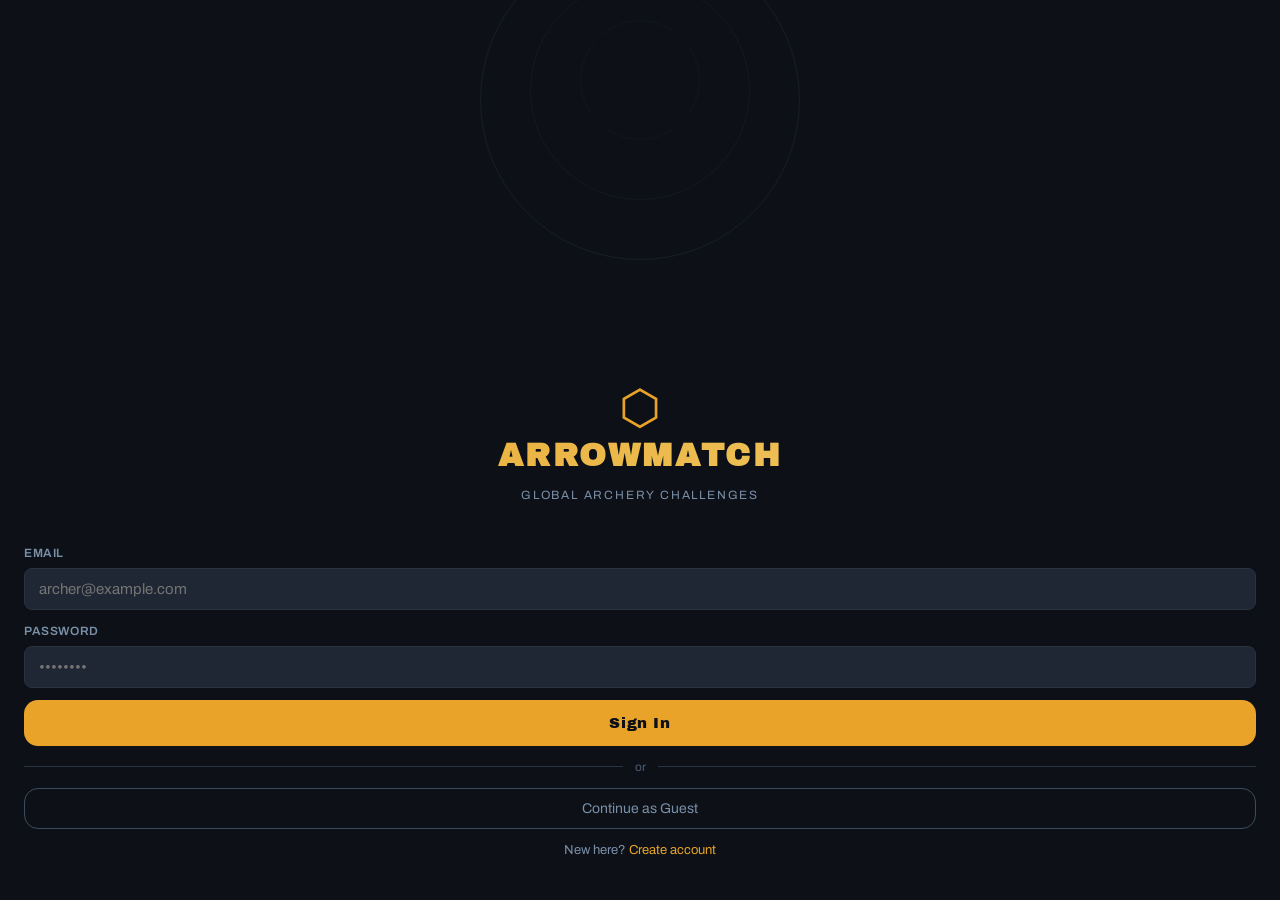
==== backend/static/index.html @ 41acaadd "initial" ====
<!DOCTYPE html>
<html lang="en">
<head>
  <meta charset="UTF-8" />
  <meta name="viewport" content="width=device-width, initial-scale=1.0, maximum-scale=1.0, user-scalable=no" />
  <title>ArrowMatch — Archery Challenge Platform</title>
  <link rel="preconnect" href="https://fonts.googleapis.com">
  <link rel="preconnect" href="https://fonts.gstatic.com" crossorigin>
  <link href="https://fonts.googleapis.com/css2?family=Archivo+Black&family=Archivo:wght@300;400;500;600&family=DM+Mono:wght@400;500&display=swap" rel="stylesheet">
  <style>
/* =============================================
   ARROWMATCH — Archery Challenge Platform
   Design: Dark forest with amber/gold accents
   Typefaces: Archivo Black + Archivo + DM Mono
   ============================================= */

:root {
  /* Core palette */
  --bg:        #0d1117;
  --bg-card:   #161c26;
  --bg-raised: #1e2733;
  --border:    #2a3341;
  --border-lit: #3a4d60;

  /* Accent — amber/gold */
  --accent:     #e8a328;
  --accent-dim: #b07e1e;
  --accent-glow: rgba(232, 163, 40, 0.18);

  /* Text */
  --text:       #e8ecf0;
  --text-muted: #7a8fa8;
  --text-dim:   #4a5a6e;

  /* Status */
  --green:  #3ecf8e;
  --red:    #f26060;
  --blue:   #4fa8e8;

  /* Score colors */
  --score-10: #e8a328;
  --score-9:  #e8c828;
  --score-8:  #3ecf8e;
  --score-low: #7a8fa8;

  /* Spacing */
  --r-sm: 8px;
  --r-md: 14px;
  --r-lg: 20px;
  --r-xl: 28px;

  /* Nav heights */
  --topnav-h: 52px;
  --botnav-h: 64px;
  --safe-bottom: env(safe-area-inset-bottom, 0px);
}

/* ==================== RESET ==================== */
*, *::before, *::after { box-sizing: border-box; margin: 0; padding: 0; }
html, body { height: 100%; overflow: hidden; background: var(--bg); color: var(--text); }
body { font-family: 'Archivo', sans-serif; font-size: 15px; line-height: 1.5; -webkit-font-smoothing: antialiased; }
input, select, textarea, button { font-family: inherit; font-size: inherit; }
a { color: var(--accent); text-decoration: none; }
button { cursor: pointer; border: none; background: none; }

/* ==================== APP SHELL ==================== */
#app { position: fixed; inset: 0; display: flex; flex-direction: column; overflow: hidden; }

/* ==================== TOP NAV ==================== */
#topnav {
  height: var(--topnav-h);
  background: var(--bg);
  border-bottom: 1px solid var(--border);
  display: flex; align-items: center; justify-content: space-between;
  padding: 0 16px;
  flex-shrink: 0;
  z-index: 10;
}
#topnav.hidden { display: none; }
.nav-left, .nav-right { display: flex; align-items: center; gap: 8px; min-width: 80px; }
.nav-right { justify-content: flex-end; }
.nav-center { flex: 1; text-align: center; }
#nav-title { font-family: 'Archivo Black', sans-serif; font-size: 13px; letter-spacing: 0.08em; text-transform: uppercase; color: var(--text-muted); }
.logo-sm { font-family: 'Archivo Black', sans-serif; font-size: 13px; letter-spacing: 0.1em; color: var(--accent); }
.nav-btn { width: 36px; height: 36px; border-radius: 50%; display: flex; align-items: center; justify-content: center; color: var(--text-muted); font-size: 18px; transition: background 0.15s, color 0.15s; }
.nav-btn:hover { background: var(--bg-raised); color: var(--text); }
.nav-btn.hidden { visibility: hidden; }

/* ==================== SCENES ==================== */
.scene {
  position: absolute; inset: 0;
  top: var(--topnav-h);
  bottom: var(--botnav-h);
  opacity: 0; pointer-events: none;
  transition: opacity 0.2s;
}
.scene.active { opacity: 1; pointer-events: all; }
#topnav.hidden ~ .scene,
.scene:first-child { top: 0; }
#bottomnav.hidden ~ .scene,
#scene-entry.active { bottom: 0; }

/* Scene scroll container */
.scene-scroll {
  height: 100%;
  overflow-y: auto;
  -webkit-overflow-scrolling: touch;
  padding: 20px 16px 20px;
  scroll-behavior: smooth;
  margin-top: 50px;
}
.scene-scroll::-webkit-scrollbar { display: none; }

/* Scene header */
.scene-header { margin-bottom: 20px; }
.scene-header h2 { font-family: 'Archivo Black', sans-serif; font-size: 26px; letter-spacing: -0.02em; line-height: 1.1; }
.scene-subtitle { color: var(--text-muted); font-size: 13px; margin-top: 4px; }

/* ==================== ENTRY SCENE ==================== */
#scene-entry {
  position: fixed; inset: 0;
  display: flex; flex-direction: column;
  background: var(--bg);
  overflow: hidden;
}
#scene-entry.active { display: flex; }

.entry-bg {
  position: absolute; inset: 0;
  display: flex; align-items: center; justify-content: center;
  overflow: hidden;
}
.entry-target {
  position: absolute;
  border-radius: 50%;
  border: 1px solid var(--border);
  animation: target-pulse 4s ease-in-out infinite;
}
.entry-target { width: 320px; height: 320px; top: -60px; left: 50%; transform: translateX(-50%); opacity: 0.4; }
.entry-target.t2 { width: 220px; height: 220px; top: -20px; left: 50%; transform: translateX(-50%); opacity: 0.25; animation-delay: 0.5s; }
.entry-target.t3 { width: 120px; height: 120px; top: 20px; left: 50%; transform: translateX(-50%); opacity: 0.15; animation-delay: 1s; }

@keyframes target-pulse {
  0%, 100% { transform: translateX(-50%) scale(1); opacity: inherit; }
  50% { transform: translateX(-50%) scale(1.04); }
}

.entry-content {
  position: relative;
  flex: 1;
  display: flex;
  flex-direction: column;
  justify-content: flex-end;
  padding: 0 24px 40px;
  overflow-y: auto;
  max-height: 100vh;
}

.entry-logo { text-align: center; padding: 60px 0 40px; }
.logo-hex { font-size: 48px; line-height: 1; color: var(--accent); animation: hex-spin 8s linear infinite; display: inline-block; }
@keyframes hex-spin { 0% { transform: rotate(0); } 100% { transform: rotate(360deg); } }
.logo-text { font-family: 'Archivo Black', sans-serif; font-size: 32px; letter-spacing: 0.08em; background: linear-gradient(135deg, var(--accent), #f0d070); -webkit-background-clip: text; -webkit-text-fill-color: transparent; }
.logo-tagline { color: var(--text-muted); font-size: 12px; letter-spacing: 0.15em; text-transform: uppercase; margin-top: 6px; }

.entry-form { display: flex; flex-direction: column; gap: 12px; }
.entry-hint { text-align: center; font-size: 13px; color: var(--text-muted); }
.entry-hint a { color: var(--accent); }

/* ==================== CARDS ==================== */
.card {
  background: var(--bg-card);
  border: 1px solid var(--border);
  border-radius: var(--r-lg);
  padding: 18px;
  margin-bottom: 12px;
}
.card-title { font-family: 'Archivo Black', sans-serif; font-size: 12px; letter-spacing: 0.1em; text-transform: uppercase; color: var(--text-muted); margin-bottom: 14px; }

/* ==================== FORMS ==================== */
.form-group { display: flex; flex-direction: column; gap: 6px; }
.form-group label { font-size: 12px; font-weight: 600; letter-spacing: 0.05em; text-transform: uppercase; color: var(--text-muted); }
.form-row { display: flex; gap: 12px; }
.form-group.half { flex: 1; }
.mt-sm { margin-top: 12px; }
.mt-lg { margin-top: 20px; }
.mt-xs { margin-top: 4px; }
.pb-safe { padding-bottom: calc(20px + var(--safe-bottom)); }

input[type="text"],
input[type="email"],
input[type="password"],
input[type="datetime-local"],
select,
textarea {
  background: var(--bg-raised);
  border: 1px solid var(--border);
  border-radius: var(--r-sm);
  color: var(--text);
  padding: 12px 14px;
  width: 100%;
  outline: none;
  transition: border-color 0.15s;
  -webkit-appearance: none;
  appearance: none;
}
input:focus, select:focus, textarea:focus { border-color: var(--accent); }
select { background-image: url("data:image/svg+xml,%3Csvg xmlns='http://www.w3.org/2000/svg' width='12' height='8' viewBox='0 0 12 8'%3E%3Cpath d='M1 1l5 5 5-5' stroke='%237a8fa8' stroke-width='2' fill='none'/%3E%3C/svg%3E"); background-repeat: no-repeat; background-position: right 12px center; padding-right: 36px; }
textarea { resize: none; }
.char-count { text-align: right; font-size: 11px; color: var(--text-dim); margin-top: 4px; }

.req { color: var(--accent); }
.opt { font-size: 11px; color: var(--text-dim); font-family: 'Archivo', sans-serif; font-weight: 400; text-transform: none; letter-spacing: 0; }

/* Radio group */
.radio-group { display: flex; gap: 8px; flex-wrap: wrap; }
.radio-opt { display: flex; align-items: center; gap: 6px; cursor: pointer; }
.radio-opt input[type="radio"] { accent-color: var(--accent); width: 16px; height: 16px; }
.radio-opt span { font-size: 14px; }

/* Chips */
.chip-group { display: flex; flex-wrap: wrap; gap: 8px; }
.chip {
  background: var(--bg-raised);
  border: 1px solid var(--border);
  color: var(--text-muted);
  padding: 7px 14px;
  border-radius: 999px;
  font-size: 13px;
  font-weight: 500;
  transition: all 0.15s;
  white-space: nowrap;
}
.chip:active { transform: scale(0.96); }
.chip.active {
  background: var(--accent-glow);
  border-color: var(--accent);
  color: var(--accent);
}

/* Toggle row */
.toggle-row { display: flex; background: var(--bg-raised); border-radius: 10px; padding: 3px; gap: 3px; }
.toggle-btn {
  flex: 1; padding: 9px; border-radius: 8px;
  font-size: 13px; font-weight: 600;
  color: var(--text-muted);
  transition: all 0.15s;
}
.toggle-btn.active { background: var(--bg-card); color: var(--text); box-shadow: 0 1px 4px rgba(0,0,0,0.4); }

/* ==================== BUTTONS ==================== */
.btn-primary {
  background: var(--accent);
  color: #0d1117;
  font-family: 'Archivo Black', sans-serif;
  font-size: 15px;
  letter-spacing: 0.04em;
  padding: 15px 28px;
  border-radius: var(--r-md);
  transition: all 0.15s;
  text-align: center;
}
.btn-primary:hover { background: #f0b83e; }
.btn-primary:active { transform: scale(0.98); }

.btn-secondary {
  background: var(--bg-raised);
  border: 1px solid var(--border);
  color: var(--text);
  font-weight: 600;
  font-size: 14px;
  padding: 12px 20px;
  border-radius: var(--r-md);
  transition: all 0.15s;
  text-align: center;
}
.btn-secondary:active { transform: scale(0.98); }

.btn-ghost {
  border: 1px solid var(--border-lit);
  color: var(--text-muted);
  font-size: 14px;
  padding: 12px 20px;
  border-radius: var(--r-md);
  transition: all 0.15s;
  text-align: center;
}
.btn-ghost:active { transform: scale(0.98); }
.btn-ghost:hover { border-color: var(--accent); color: var(--accent); }
.full { width: 100%; display: block; }

/* Divider */
.divider { display: flex; align-items: center; gap: 12px; color: var(--text-dim); font-size: 12px; }
.divider::before, .divider::after { content: ''; flex: 1; height: 1px; background: var(--border); }

/* ==================== BOTTOM NAV ==================== */
#bottomnav {
  height: calc(var(--botnav-h) + var(--safe-bottom));
  background: var(--bg-card);
  border-top: 1px solid var(--border);
  display: flex;
  flex-shrink: 0;
  z-index: 10;
}
#bottomnav.hidden { display: none; }
.tab-btn {
  flex: 1; display: flex; flex-direction: column; align-items: center; justify-content: center;
  gap: 3px; color: var(--text-dim); padding-bottom: var(--safe-bottom);
  transition: color 0.15s;
}
.tab-btn.active { color: var(--accent); }
.tab-icon { font-size: 20px; line-height: 1; }
.tab-label { font-size: 10px; font-weight: 600; letter-spacing: 0.05em; text-transform: uppercase; }

/* ==================== FIND / MATCHMAKING ==================== */
.find-card {
  position: relative; overflow: hidden;
  background: linear-gradient(135deg, #161c26, #1a2235);
  border-color: var(--border-lit);
}
.find-pulse {
  position: absolute; top: -40px; right: -40px;
  width: 120px; height: 120px; border-radius: 50%;
  background: radial-gradient(circle, rgba(232,163,40,0.15) 0%, transparent 70%);
  animation: pulse-grow 2s ease-in-out infinite;
}
@keyframes pulse-grow { 0%,100%{transform:scale(1);opacity:1;} 50%{transform:scale(1.4);opacity:0.5;} }
.find-content { position: relative; display: flex; align-items: center; justify-content: space-between; }
.find-label { font-family: 'Archivo Black', sans-serif; font-size: 11px; letter-spacing: 0.12em; color: var(--text-muted); text-transform: uppercase; }
.find-btn { padding: 12px 24px; font-size: 14px; }
.find-status { font-size: 13px; color: var(--text-muted); margin-top: 10px; text-align: center; }

/* Filter panel */
.filter-panel { margin-bottom: 12px; }
.filter-summary {
  display: flex; align-items: center; justify-content: space-between;
  padding: 12px 16px;
  background: var(--bg-card);
  border: 1px solid var(--border);
  border-radius: var(--r-md);
  cursor: pointer;
  font-weight: 600; font-size: 14px;
  list-style: none;
}
.filter-summary::-webkit-details-marker { display: none; }
.filter-badge { background: var(--accent-glow); color: var(--accent); border: 1px solid var(--accent); border-radius: 999px; font-size: 11px; padding: 2px 10px; font-weight: 600; }
.filter-content { background: var(--bg-card); border: 1px solid var(--border); border-top: none; border-radius: 0 0 var(--r-md) var(--r-md); padding: 16px; display: flex; flex-direction: column; gap: 14px; }
.filter-group { display: flex; flex-direction: column; gap: 8px; }
.filter-group label { font-size: 11px; font-weight: 600; letter-spacing: 0.08em; text-transform: uppercase; color: var(--text-dim); }

/* Challenge cards */
.challenge-card {
  background: var(--bg-card);
  border: 1px solid var(--border);
  border-radius: var(--r-lg);
  padding: 16px;
  margin-bottom: 10px;
  cursor: pointer;
  transition: border-color 0.15s, transform 0.1s;
  display: flex; flex-direction: column; gap: 10px;
}
.challenge-card:active { transform: scale(0.99); border-color: var(--border-lit); }
.ch-card-top { display: flex; align-items: flex-start; justify-content: space-between; }
.ch-card-name { font-family: 'Archivo Black', sans-serif; font-size: 16px; }
.ch-card-date { font-size: 11px; color: var(--text-dim); font-family: 'DM Mono', monospace; }
.ch-card-tags { display: flex; flex-wrap: wrap; gap: 6px; }
.ch-tag {
  background: var(--bg-raised);
  border: 1px solid var(--border);
  border-radius: 999px;
  font-size: 11px;
  padding: 3px 10px;
  color: var(--text-muted);
  font-family: 'DM Mono', monospace;
}
.ch-tag.dist { color: var(--accent); border-color: rgba(232,163,40,0.3); }
.ch-card-msg { font-size: 13px; color: var(--text-muted); font-style: italic; }
.ch-card-action { display: flex; justify-content: flex-end; }
.btn-join { background: var(--accent); color: #0d1117; font-family: 'Archivo Black', sans-serif; font-size: 13px; padding: 8px 20px; border-radius: 8px; }

/* ==================== MATCH TYPE GRID ==================== */
.match-type-grid { display: grid; grid-template-columns: 1fr 1fr; gap: 10px; }
.match-type-btn {
  display: flex; flex-direction: column; align-items: center; gap: 4px;
  background: var(--bg-raised);
  border: 2px solid var(--border);
  border-radius: var(--r-md);
  padding: 16px 10px;
  transition: all 0.15s;
}
.match-type-btn.active { border-color: var(--accent); background: var(--accent-glow); }
.mt-icon { font-size: 22px; }
.mt-label { font-family: 'Archivo Black', sans-serif; font-size: 13px; }
.mt-desc { font-size: 11px; color: var(--text-muted); }

/* Arrows stepper */
.arrows-stepper { display: flex; align-items: center; justify-content: center; gap: 24px; margin-top: 4px; }
.arrows-stepper button { width: 40px; height: 40px; background: var(--bg-raised); border: 1px solid var(--border); border-radius: 50%; font-size: 22px; color: var(--text); display: flex; align-items: center; justify-content: center; }
#arrows-count { font-family: 'Archivo Black', sans-serif; font-size: 28px; color: var(--accent); min-width: 48px; text-align: center; }

.rules-box { background: var(--bg-raised); border-radius: var(--r-sm); padding: 12px 14px; font-size: 13px; color: var(--text-muted); line-height: 1.8; }

.scoring-opts { }

/* My Challenges */
.my-ch-card {
  background: var(--bg-card); border: 1px solid var(--border); border-radius: var(--r-lg);
  padding: 16px; margin-bottom: 10px;
}
.my-ch-header { display: flex; justify-content: space-between; align-items: flex-start; margin-bottom: 10px; }
.my-ch-title { font-family: 'Archivo Black', sans-serif; font-size: 15px; }
.my-ch-type { font-size: 11px; color: var(--text-muted); background: var(--bg-raised); padding: 3px 8px; border-radius: 999px; font-family: 'DM Mono', monospace; }
.my-ch-actions { display: flex; gap: 8px; justify-content: flex-end; }
.btn-sm { padding: 8px 14px; font-size: 12px; border-radius: 8px; font-weight: 600; }
.btn-danger { background: rgba(242, 96, 96, 0.15); border: 1px solid rgba(242,96,96,0.3); color: var(--red); }
.btn-copy { background: var(--bg-raised); border: 1px solid var(--border); color: var(--text-muted); }

/* ==================== SCORE INPUT (CHALLENGE SCENE) ==================== */
#scene-challenge .scene-scroll { padding: 0; }

.match-header {
  display: flex; align-items: center; justify-content: space-between;
  padding: 16px; background: var(--bg-card); border-bottom: 1px solid var(--border);
}
.match-player { display: flex; flex-direction: column; align-items: center; gap: 6px; flex: 1; }
.player-avatar { width: 44px; height: 44px; background: var(--bg-raised); border: 2px solid var(--border); border-radius: 50%; display: flex; align-items: center; justify-content: center; font-size: 20px; }
.match-player.me .player-avatar { border-color: var(--accent); }
.player-name { font-size: 12px; font-weight: 600; text-align: center; max-width: 80px; overflow: hidden; text-overflow: ellipsis; white-space: nowrap; }
.match-vs { display: flex; flex-direction: column; align-items: center; gap: 4px; }
.match-vs span { font-family: 'Archivo Black', sans-serif; font-size: 18px; color: var(--text-dim); }
.match-dist { font-size: 12px; font-family: 'DM Mono', monospace; color: var(--accent); background: var(--accent-glow); padding: 3px 8px; border-radius: 999px; }

.score-board { padding: 16px; flex: 1; overflow-y: auto; }

/* Total score */
.total-sum-display { display: flex; align-items: baseline; justify-content: center; gap: 10px; margin-bottom: 20px; padding: 16px; background: var(--bg-card); border-radius: var(--r-md); border: 1px solid var(--border); }
.sum-label { font-size: 11px; text-transform: uppercase; letter-spacing: 0.1em; color: var(--text-muted); }
.sum-value { font-family: 'Archivo Black', sans-serif; font-size: 48px; color: var(--accent); line-height: 1; }

.arrow-rows { display: flex; flex-direction: column; gap: 10px; }
.arrow-row { display: flex; align-items: center; gap: 8px; }
.arrow-row-num { font-size: 11px; color: var(--text-dim); width: 20px; text-align: right; font-family: 'DM Mono', monospace; }
.arrow-inputs { display: flex; gap: 8px; flex: 1; }
.arrow-cell {
  flex: 1; height: 48px;
  background: var(--bg-raised);
  border: 2px solid var(--border);
  border-radius: var(--r-sm);
  display: flex; align-items: center; justify-content: center;
  font-family: 'Archivo Black', sans-serif; font-size: 18px;
  color: var(--text);
  transition: border-color 0.15s;
  cursor: pointer;
}
.arrow-cell.active { border-color: var(--accent); background: var(--accent-glow); }
.arrow-cell.filled-10 { color: var(--score-10); border-color: rgba(232,163,40,0.4); }
.arrow-cell.filled-9 { color: var(--score-9); border-color: rgba(232,200,40,0.3); }
.arrow-cell.filled-8 { color: var(--score-8); border-color: rgba(62,207,142,0.3); }
.arrow-cell.filled { color: var(--text); }
.row-sum { font-family: 'DM Mono', monospace; font-size: 14px; font-weight: 500; color: var(--accent); width: 28px; text-align: right; }

/* Set system */
.set-scoreboard { display: flex; align-items: center; justify-content: center; gap: 20px; padding: 16px; background: var(--bg-card); border-radius: var(--r-md); border: 1px solid var(--border); margin-bottom: 12px; }
.set-col { display: flex; flex-direction: column; align-items: center; gap: 4px; }
.set-player-name { font-size: 12px; color: var(--text-muted); text-transform: uppercase; letter-spacing: 0.08em; }
.set-score { font-family: 'Archivo Black', sans-serif; font-size: 40px; line-height: 1; color: var(--accent); }
.set-divider { font-family: 'Archivo Black', sans-serif; font-size: 32px; color: var(--text-dim); }
.set-progress { text-align: center; font-size: 12px; color: var(--text-muted); margin-bottom: 12px; font-family: 'DM Mono', monospace; }
.set-arrow-row { display: flex; gap: 10px; margin-bottom: 12px; }
.set-arrow-row .arrow-cell { height: 56px; font-size: 20px; }

/* Numpad */
.numpad {
  padding: 12px 16px;
  border-top: 1px solid var(--border);
  background: var(--bg-card);
  position: sticky; bottom: 0;
}
.numpad-row { display: flex; gap: 8px; margin-bottom: 8px; }
.numpad-row:last-child { margin-bottom: 0; }
.num-btn {
  flex: 1; height: 52px;
  background: var(--bg-raised);
  border: 1px solid var(--border);
  border-radius: var(--r-sm);
  font-family: 'Archivo Black', sans-serif;
  font-size: 18px; color: var(--text);
  transition: all 0.1s;
  display: flex; align-items: center; justify-content: center;
}
.num-btn:active { background: var(--accent); color: #0d1117; transform: scale(0.96); }
.del-btn { background: rgba(242,96,96,0.12); border-color: rgba(242,96,96,0.2); color: var(--red); font-size: 14px; }
.del-btn:active { background: var(--red); color: white; }

/* Match complete overlay */
.match-complete {
  position: absolute; inset: 0;
  background: rgba(13, 17, 23, 0.92);
  display: flex; align-items: center; justify-content: center;
  padding: 20px;
  z-index: 20;
  backdrop-filter: blur(8px);
}
.match-complete.hidden { display: none; }
.complete-card {
  background: var(--bg-card);
  border: 1px solid var(--border-lit);
  border-radius: var(--r-xl);
  padding: 32px 24px;
  text-align: center;
  width: 100%;
  max-width: 360px;
  animation: slide-up 0.3s ease-out;
}
@keyframes slide-up { from { transform: translateY(30px); opacity: 0; } to { transform: translateY(0); opacity: 1; } }
.complete-icon { font-size: 56px; margin-bottom: 12px; }
.complete-title { font-family: 'Archivo Black', sans-serif; font-size: 24px; margin-bottom: 12px; }
.complete-result { font-size: 14px; color: var(--text-muted); margin-bottom: 24px; line-height: 1.6; }
.complete-actions { display: flex; gap: 10px; justify-content: center; }
.complete-actions .btn-primary { flex: 1; }
.complete-actions .btn-secondary { flex: 1; }

/* ==================== HISTORY ==================== */
.stats-row { display: flex; gap: 10px; margin-bottom: 12px; }
.stat-box { flex: 1; background: var(--bg-card); border: 1px solid var(--border); border-radius: var(--r-md); padding: 14px 10px; text-align: center; }
.stat-val { display: block; font-family: 'Archivo Black', sans-serif; font-size: 24px; color: var(--accent); }
.stat-lbl { font-size: 10px; text-transform: uppercase; letter-spacing: 0.08em; color: var(--text-dim); }

.achievements-grid { display: flex; flex-wrap: wrap; gap: 10px; }
.achievement-badge {
  display: flex; flex-direction: column; align-items: center; gap: 4px;
  background: var(--bg-raised); border: 1px solid var(--border); border-radius: var(--r-sm);
  padding: 10px 14px; min-width: 72px;
}
.achievement-badge.earned { border-color: var(--accent); background: var(--accent-glow); }
.badge-icon { font-size: 22px; }
.badge-label { font-size: 10px; text-align: center; color: var(--text-muted); line-height: 1.3; }
.achievement-badge.earned .badge-label { color: var(--accent); }

.history-item {
  background: var(--bg-card); border: 1px solid var(--border); border-radius: var(--r-lg);
  padding: 14px 16px; margin-bottom: 8px;
  display: flex; align-items: center; gap: 14px;
}
.hi-result { width: 40px; height: 40px; border-radius: 50%; display: flex; align-items: center; justify-content: center; font-size: 18px; flex-shrink: 0; }
.hi-result.win { background: rgba(62,207,142,0.15); }
.hi-result.loss { background: rgba(242,96,96,0.15); }
.hi-result.draw { background: rgba(122,143,168,0.15); }
.hi-info { flex: 1; }
.hi-opp { font-weight: 600; font-size: 14px; }
.hi-meta { font-size: 12px; color: var(--text-muted); }
.hi-score { font-family: 'Archivo Black', sans-serif; font-size: 18px; text-align: right; }
.hi-score.win { color: var(--green); }
.hi-score.loss { color: var(--red); }

/* ==================== UTILITY ==================== */
.hidden { display: none !important; }
.text-sm { font-size: 13px; }
.text-xs { font-size: 11px; }
.muted { color: var(--text-muted); }
.mono { font-family: 'DM Mono', monospace; }

.user-id-display { text-align: center; padding: 8px 0; }

/* ==================== TOAST ==================== */
#toast-container { position: fixed; bottom: calc(var(--botnav-h) + 16px + var(--safe-bottom)); left: 50%; transform: translateX(-50%); z-index: 100; pointer-events: none; display: flex; flex-direction: column-reverse; align-items: center; gap: 8px; width: 90%; max-width: 380px; }
.toast {
  background: var(--bg-raised); border: 1px solid var(--border-lit);
  border-radius: var(--r-md); padding: 12px 16px;
  font-size: 13px; font-weight: 500;
  box-shadow: 0 4px 20px rgba(0,0,0,0.5);
  animation: toast-in 0.25s ease-out;
  pointer-events: all;
  width: 100%; text-align: center;
}
.toast.success { border-color: rgba(62,207,142,0.5); color: var(--green); }
.toast.error { border-color: rgba(242,96,96,0.5); color: var(--red); }
.toast.info { border-color: rgba(232,163,40,0.4); color: var(--accent); }
@keyframes toast-in { from{transform:translateY(12px);opacity:0;} to{transform:translateY(0);opacity:1;} }

/* Loading spinner */
.spinner { display: inline-block; width: 16px; height: 16px; border: 2px solid var(--border); border-top-color: var(--accent); border-radius: 50%; animation: spin 0.7s linear infinite; }
@keyframes spin { to { transform: rotate(360deg); } }

/* Empty state */
.empty-state { text-align: center; padding: 40px 20px; color: var(--text-muted); }
.empty-icon { font-size: 40px; margin-bottom: 12px; opacity: 0.4; }
.empty-text { font-size: 14px; }

/* ==================== LIVE OPPONENT DISPLAY ==================== */
.opp-live-indicator {
  background: var(--bg-raised);
  border: 1px solid var(--border-lit);
  border-radius: var(--r-sm);
  padding: 10px 14px;
  font-size: 13px;
  color: var(--text-muted);
  margin-top: 10px;
  text-align: center;
}
.opp-live-indicator.active { color: var(--accent); border-color: rgba(232,163,40,0.4); }

.opp-set-row {
  display: flex;
  align-items: center;
  gap: 10px;
  margin-top: 6px;
  padding: 8px 12px;
  background: var(--bg-raised);
  border-radius: var(--r-sm);
  border: 1px solid var(--border);
}
.opp-row-label { font-size: 11px; color: var(--text-dim); text-transform: uppercase; letter-spacing: 0.06em; width: 28px; flex-shrink: 0; }
.opp-set-row .arrow-cell { height: 40px; font-size: 15px; background: var(--bg-card); }

/* Resume tab pulse when match is active */
#resume-tab:not(.hidden) .tab-icon {
  display: inline-block;
  animation: resume-pulse 1.5s ease-in-out infinite;
}
@keyframes resume-pulse {
  0%, 100% { transform: scale(1); }
  50%       { transform: scale(1.25); }
}

/* ==================== MATCH STATUS BAR ==================== */
.match-status-bar {
  background: rgba(232,163,40,0.12);
  border: 1px solid rgba(232,163,40,0.3);
  border-radius: var(--r-sm);
  padding: 10px 14px;
  text-align: center;
  font-size: 13px;
  color: var(--accent);
  margin-bottom: 12px;
  animation: pulse-border 1.5s ease-in-out infinite;
}
@keyframes pulse-border {
  0%, 100% { border-color: rgba(232,163,40,0.3); }
  50%       { border-color: rgba(232,163,40,0.7); }
}

</style>
</head>
<body>
  <div id="app">
    <!-- Toast notifications -->
    <div id="toast-container"></div>

    <!-- Top navigation bar -->
    <nav id="topnav" class="hidden">
      <div class="nav-left">
        <button id="back-btn" class="nav-btn hidden" onclick="goBack()">←</button>
        <span id="nav-logo" class="logo-sm">⬡ ARROWMATCH</span>
      </div>
      <div class="nav-center">
        <span id="nav-title"></span>
      </div>
      <div class="nav-right">
        <button class="nav-btn" onclick="showScene('settings')">⚙</button>
      </div>
    </nav>

    <!-- Bottom tab bar -->
    <nav id="bottomnav" class="hidden">
      <button class="tab-btn active" data-scene="list-challenge" onclick="showScene('list-challenge')">
        <span class="tab-icon">◎</span>
        <span class="tab-label">Challenges</span>
      </button>
      <button class="tab-btn" data-scene="new-challenge" onclick="showScene('new-challenge')">
        <span class="tab-icon">+</span>
        <span class="tab-label">New</span>
      </button>
      <button class="tab-btn hidden" id="resume-tab" data-scene="challenge" onclick="showScene('challenge')">
        <span class="tab-icon">🏹</span>
        <span class="tab-label">Match</span>
      </button>
      <button class="tab-btn" data-scene="my-challenges" onclick="showScene('my-challenges')">
        <span class="tab-icon">◈</span>
        <span class="tab-label">Mine</span>
      </button>
      <button class="tab-btn" data-scene="history" onclick="showScene('history')">
        <span class="tab-icon">◷</span>
        <span class="tab-label">History</span>
      </button>
    </nav>

    <!-- SCENE: Entry / Login -->
    <div id="scene-entry" class="scene active">
      <div class="entry-bg">
        <div class="entry-target"></div>
        <div class="entry-target t2"></div>
        <div class="entry-target t3"></div>
      </div>
      <div class="entry-content">
        <div class="entry-logo">
          <div class="logo-hex">⬡</div>
          <h1 class="logo-text">ARROWMATCH</h1>
          <p class="logo-tagline">Global Archery Challenges</p>
        </div>
        <div class="entry-form" id="entry-form-login">
          <div class="form-group">
            <label>Email</label>
            <input type="email" id="login-email" placeholder="archer@example.com" autocomplete="email" />
          </div>
          <div class="form-group">
            <label>Password</label>
            <input type="password" id="login-password" placeholder="••••••••" autocomplete="current-password" />
          </div>
          <button class="btn-primary full" onclick="handleLogin()">Sign In</button>
          <div class="divider"><span>or</span></div>
          <button class="btn-ghost full" onclick="handleGuest()">Continue as Guest</button>
          <p class="entry-hint">New here? <a href="#" onclick="toggleRegister()">Create account</a></p>
        </div>
        <div class="entry-form hidden" id="entry-form-register">
          <div class="form-group">
            <label>Email</label>
            <input type="email" id="reg-email" placeholder="archer@example.com" />
          </div>
          <div class="form-group">
            <label>Password</label>
            <input type="password" id="reg-password" placeholder="••••••••" />
          </div>
          <button class="btn-primary full" onclick="handleRegister()">Create Account</button>
          <div class="divider"><span>or</span></div>
          <button class="btn-ghost full" onclick="handleGuest()">Continue as Guest</button>
          <p class="entry-hint">Have an account? <a href="#" onclick="toggleRegister()">Sign in</a></p>
        </div>
      </div>
    </div>

    <!-- SCENE: Settings -->
    <div id="scene-settings" class="scene">
      <div class="scene-scroll">
        <div class="scene-header">
          <h2>Your Profile</h2>
          <p class="scene-subtitle">Tell opponents who they're up against</p>
        </div>

        <div class="card">
          <div class="form-group">
            <label>Name / Nickname <span class="req">*</span></label>
            <input type="text" id="s-name" placeholder="e.g. SteadyHand42" maxlength="32" />
          </div>
          <div class="form-row">
            <div class="form-group half">
              <label>Gender <span class="req">*</span></label>
              <div class="radio-group">
                <label class="radio-opt"><input type="radio" name="gender" value="Male" /><span>Male</span></label>
                <label class="radio-opt"><input type="radio" name="gender" value="Female" /><span>Female</span></label>
              </div>
            </div>
            <div class="form-group half">
              <label>Age <span class="req">*</span></label>
              <select id="s-age">
                <option value="">Select</option>
                <option value="Under 18">Under 18</option>
                <option value="18–20">18–20</option>
                <option value="21–49">21–49</option>
                <option value="50+">50+</option>
              </select>
            </div>
          </div>
          <div class="form-group">
            <label>Bow Type <span class="req">*</span></label>
            <div class="chip-group" id="bow-type-chips">
              <button class="chip" onclick="selectChip(this,'bow-type')">Recurve</button>
              <button class="chip" onclick="selectChip(this,'bow-type')">Compound</button>
              <button class="chip" onclick="selectChip(this,'bow-type')">Barebow</button>
            </div>
          </div>
          <div class="form-group">
            <label>Skill Level <span class="req">*</span></label>
            <div class="chip-group" id="skill-level-chips">
              <button class="chip" onclick="selectChip(this,'skill-level')">Beginner</button>
              <button class="chip" onclick="selectChip(this,'skill-level')">Skilled</button>
              <button class="chip" onclick="selectChip(this,'skill-level')">Master</button>
            </div>
          </div>
          <div class="form-group">
            <label>Country <span class="req">*</span></label>
            <select id="s-country">
              <option value="">Select country</option>
            </select>
          </div>
        </div>

        <div class="card">
          <h3 class="card-title">Account</h3>
          <div id="account-section-guest">
            <p class="text-sm muted">You're using a guest account. Create an account to save your progress across devices.</p>
            <div class="form-group mt-sm">
              <label>Email</label>
              <input type="email" id="acc-email" placeholder="archer@example.com" />
            </div>
            <div class="form-group">
              <label>Password</label>
              <input type="password" id="acc-password" placeholder="Min. 8 characters" />
            </div>
            <button class="btn-secondary full" onclick="handleCreateAccount()">Create Account</button>
          </div>
          <div id="account-section-user" class="hidden">
            <p class="text-sm"><strong id="acc-display-email"></strong></p>
            <p class="text-sm muted mt-xs">Registered account</p>
            <button class="btn-ghost full mt-sm" onclick="handleLogout()">Sign Out</button>
          </div>
        </div>

        <div class="user-id-display">
          <span class="muted text-xs">User ID: </span>
          <span class="mono text-xs" id="display-user-id">—</span>
        </div>

        <button class="btn-primary full mt-lg" onclick="saveSettings()">Save Profile</button>
        <div class="pb-safe"></div>
      </div>
    </div>

    <!-- SCENE: List Challenges -->
    <div id="scene-list-challenge" class="scene">
      <div class="scene-scroll">
        <div class="scene-header">
          <h2>Open Challenges</h2>
          <p class="scene-subtitle">Join a waiting archer</p>
        </div>

        <!-- Quick Find -->
        <div class="card find-card">
          <div class="find-pulse"></div>
          <div class="find-content">
            <p class="find-label">QUICK MATCH</p>
            <button class="btn-primary find-btn" onclick="findOpponent()">Find Opponent</button>
          </div>
          <div class="find-status" id="find-status"></div>
        </div>

        <!-- Matchmaking Filters -->
        <details class="filter-panel">
          <summary class="filter-summary">
            <span>Filters</span>
            <span class="filter-badge" id="filter-badge">All</span>
          </summary>
          <div class="filter-content">
            <div class="filter-group">
              <label>Skill Level</label>
              <div class="chip-group multi">
                <button class="chip active" data-filter="skill" data-val="Beginner" onclick="toggleFilter(this)">Beginner</button>
                <button class="chip active" data-filter="skill" data-val="Skilled" onclick="toggleFilter(this)">Skilled</button>
                <button class="chip active" data-filter="skill" data-val="Master" onclick="toggleFilter(this)">Master</button>
              </div>
            </div>
            <div class="filter-group">
              <label>Gender</label>
              <div class="chip-group multi">
                <button class="chip active" data-filter="gender" data-val="Male" onclick="toggleFilter(this)">Male</button>
                <button class="chip active" data-filter="gender" data-val="Female" onclick="toggleFilter(this)">Female</button>
              </div>
            </div>
            <div class="filter-group">
              <label>Bow Type</label>
              <div class="chip-group multi">
                <button class="chip active" data-filter="bow" data-val="Recurve" onclick="toggleFilter(this)">Recurve</button>
                <button class="chip active" data-filter="bow" data-val="Compound" onclick="toggleFilter(this)">Compound</button>
                <button class="chip active" data-filter="bow" data-val="Barebow" onclick="toggleFilter(this)">Barebow</button>
              </div>
            </div>
            <div class="filter-group">
              <label>Distance</label>
              <div class="chip-group multi">
                <button class="chip active" data-filter="dist" data-val="18m" onclick="toggleFilter(this)">18m</button>
                <button class="chip active" data-filter="dist" data-val="25m" onclick="toggleFilter(this)">25m</button>
                <button class="chip active" data-filter="dist" data-val="30m" onclick="toggleFilter(this)">30m</button>
                <button class="chip active" data-filter="dist" data-val="50m" onclick="toggleFilter(this)">50m</button>
                <button class="chip active" data-filter="dist" data-val="70m" onclick="toggleFilter(this)">70m</button>
                <button class="chip active" data-filter="dist" data-val="90m" onclick="toggleFilter(this)">90m</button>
              </div>
            </div>
            <div class="filter-group">
              <label>Country</label>
              <select id="filter-country">
                <option value="">Any country</option>
              </select>
            </div>
          </div>
        </details>

        <!-- Challenge list -->
        <div id="challenge-list">
          <!-- populated by JS -->
        </div>
        <div class="pb-safe"></div>
      </div>
    </div>

    <!-- SCENE: New Challenge -->
    <div id="scene-new-challenge" class="scene">
      <div class="scene-scroll">
        <div class="scene-header">
          <h2>New Challenge</h2>
          <p class="scene-subtitle">Set up a match on your terms</p>
        </div>

        <div class="card">
          <h3 class="card-title">Match Type</h3>
          <div class="match-type-grid">
            <button class="match-type-btn active" data-type="live" onclick="selectMatchType(this)">
              <span class="mt-icon">⚡</span>
              <span class="mt-label">Live</span>
              <span class="mt-desc">Real-time</span>
            </button>
            <button class="match-type-btn" data-type="async" onclick="selectMatchType(this)">
              <span class="mt-icon">⏳</span>
              <span class="mt-label">Async</span>
              <span class="mt-desc">Your own pace</span>
            </button>
            <button class="match-type-btn" data-type="scheduled" onclick="selectMatchType(this)">
              <span class="mt-icon">📅</span>
              <span class="mt-label">Scheduled</span>
              <span class="mt-desc">Set deadline</span>
            </button>
            <button class="match-type-btn" data-type="private" onclick="selectMatchType(this)">
              <span class="mt-icon">🔒</span>
              <span class="mt-label">Private</span>
              <span class="mt-desc">Link only</span>
            </button>
          </div>
        </div>

        <div class="card">
          <h3 class="card-title">Distance</h3>
          <div class="chip-group" id="dist-chips">
            <button class="chip" onclick="selectChip(this,'dist')">18m</button>
            <button class="chip" onclick="selectChip(this,'dist')">25m</button>
            <button class="chip active" onclick="selectChip(this,'dist')">30m</button>
            <button class="chip" onclick="selectChip(this,'dist')">50m</button>
            <button class="chip" onclick="selectChip(this,'dist')">70m</button>
            <button class="chip" onclick="selectChip(this,'dist')">90m</button>
          </div>
        </div>

        <div class="card">
          <h3 class="card-title">Scoring</h3>
          <div class="toggle-row">
            <button class="toggle-btn active" data-scoring="total" onclick="selectScoring(this)">Total Score</button>
            <button class="toggle-btn" data-scoring="sets" onclick="selectScoring(this)">Set System</button>
          </div>
          <div id="scoring-total-opts" class="scoring-opts mt-sm">
            <div class="form-group">
              <label>Number of Arrows</label>
              <div class="arrows-stepper">
                <button onclick="changeArrows(-3)">−</button>
                <span id="arrows-count">18</span>
                <button onclick="changeArrows(3)">+</button>
              </div>
            </div>
          </div>
          <div id="scoring-sets-opts" class="scoring-opts mt-sm hidden">
            <div class="rules-box">
              <p>3 arrows per set · 2pts win · 1pt tie</p>
              <p>First to 6 points wins</p>
              <p>Shoot-off on tie (1 arrow, nearest center)</p>
            </div>
          </div>
        </div>

        <div class="card" id="deadline-card">
          <h3 class="card-title">Deadline</h3>
          <input type="datetime-local" id="challenge-deadline" class="full" />
          <p class="text-xs muted mt-xs">Results must be submitted by 23:59:59 of selected date</p>
        </div>

        <div class="card">
          <h3 class="card-title">Invite Message <span class="opt">(optional)</span></h3>
          <textarea id="invite-msg" placeholder="e.g. Recurve shooters only, looking for a close match!" rows="3" maxlength="200"></textarea>
          <p class="char-count"><span id="msg-chars">0</span>/200</p>
        </div>

        <button class="btn-primary full" onclick="createChallenge()">Create Challenge</button>
        <div class="pb-safe"></div>
      </div>
    </div>

    <!-- SCENE: My Challenges -->
    <div id="scene-my-challenges" class="scene">
      <div class="scene-scroll">
        <div class="scene-header">
          <h2>My Challenges</h2>
          <p class="scene-subtitle">Manage your open challenges</p>
        </div>
        <div id="my-challenges-list">
          <!-- populated by JS -->
        </div>
        <div class="pb-safe"></div>
      </div>
    </div>

    <!-- SCENE: Challenge (Score Input) -->
    <div id="scene-challenge" class="scene">
      <div class="scene-scroll">
        <!-- Match header -->
        <div class="match-header">
          <div class="match-player me">
            <div class="player-avatar" id="ch-my-avatar">⬡</div>
            <div class="player-name" id="ch-my-name">You</div>
          </div>
          <div class="match-vs">
            <span>VS</span>
            <div class="match-dist" id="ch-dist">30m</div>
          </div>
          <div class="match-player opp">
            <div class="player-avatar" id="ch-opp-avatar">⬡</div>
            <div class="player-name" id="ch-opp-name">Opponent</div>
          </div>
        </div>

        <!-- Score display -->
        <div class="score-board" id="score-board">
          <!-- Total Score mode -->
          <div id="total-score-ui">
            <div class="total-sum-display">
              <span class="sum-label">Total</span>
              <span class="sum-value" id="total-sum">0</span>
            </div>
            <div id="arrow-rows" class="arrow-rows">
              <!-- rows injected by JS -->
            </div>
            <div id="opp-live-indicator" class="opp-live-indicator hidden"></div>
          </div>
          <!-- Set System mode -->
          <div id="set-score-ui" class="hidden">
            <div class="set-scoreboard">
              <div class="set-col">
                <div class="set-player-name" id="set-my-name">You</div>
                <div class="set-score" id="set-my-score">0</div>
              </div>
              <div class="set-divider">:</div>
              <div class="set-col">
                <div class="set-player-name" id="set-opp-name">Opp</div>
                <div class="set-score" id="set-opp-score">0</div>
              </div>
            </div>
            <div class="set-progress" id="set-progress">Set 1 of ∞</div>
            <div class="set-arrow-row" id="set-arrow-row">
              <!-- 3 inputs injected by JS -->
            </div>
          </div>
        </div>

        <!-- Numpad -->
        <div class="numpad" id="numpad">
          <div class="numpad-row">
            <button class="num-btn" onclick="numInput(10)">10</button>
            <button class="num-btn" onclick="numInput(9)">9</button>
            <button class="num-btn" onclick="numInput(8)">8</button>
            <button class="num-btn" onclick="numInput(7)">7</button>
          </div>
          <div class="numpad-row">
            <button class="num-btn" onclick="numInput(6)">6</button>
            <button class="num-btn" onclick="numInput(5)">5</button>
            <button class="num-btn" onclick="numInput(4)">4</button>
            <button class="num-btn" onclick="numInput(3)">3</button>
          </div>
          <div class="numpad-row">
            <button class="num-btn" onclick="numInput(2)">2</button>
            <button class="num-btn" onclick="numInput(1)">1</button>
            <button class="num-btn" onclick="numInput(0)">0</button>
            <button class="num-btn del-btn" onclick="numDel()">DEL</button>
          </div>
        </div>

        <!-- Match complete overlay -->
        <div id="match-complete" class="match-complete hidden">
          <div class="complete-card">
            <div class="complete-icon" id="complete-icon">🏆</div>
            <h2 class="complete-title" id="complete-title">Match Complete</h2>
            <div class="complete-result" id="complete-result"></div>
            <div class="complete-actions">
              <button class="btn-primary" onclick="startRematch()">Rematch</button>
              <button class="btn-secondary" onclick="showScene('new-challenge')">New Challenge</button>
            </div>
          </div>
        </div>

        <div class="pb-safe"></div>
      </div>
    </div>

    <!-- SCENE: History -->
    <div id="scene-history" class="scene">
      <div class="scene-scroll">
        <div class="scene-header">
          <h2>Match History</h2>
          <p class="scene-subtitle">Your past battles</p>
        </div>
        <!-- Stats summary -->
        <div class="stats-row">
          <div class="stat-box">
            <span class="stat-val" id="stat-avg">—</span>
            <span class="stat-lbl">Avg Score</span>
          </div>
          <div class="stat-box">
            <span class="stat-val" id="stat-wins">—</span>
            <span class="stat-lbl">Wins</span>
          </div>
          <div class="stat-box">
            <span class="stat-val" id="stat-rank">—</span>
            <span class="stat-lbl">Global Rank</span>
          </div>
        </div>
        <!-- Achievements -->
        <div class="card">
          <h3 class="card-title">Achievements</h3>
          <div class="achievements-grid" id="achievements-grid">
            <!-- injected by JS -->
          </div>
        </div>
        <!-- History list -->
        <div id="history-list">
          <!-- injected by JS -->
        </div>
        <div class="pb-safe"></div>
      </div>
    </div>

  </div><!-- #app -->

  <script>
// =============================================
// ARROWMATCH — Archery Challenge Platform
// Frontend Application Logic
// All API calls go through the api() helper.
// =============================================

// ==================== CONFIG ====================
const API_BASE = '';   // same-origin: backend serves index.html at /
// WS_BASE auto-derives from the current page URL so it always points to the same
// host/port as the page (works for localhost, staging, and production without config).
const WS_BASE = (location.protocol === 'https:' ? 'wss' : 'ws') + '://' + location.host;

// ==================== STATE ====================
const STATE = {
  userId: null,
  accessToken: null,
  refreshToken: null,
  user: null,           // { email, isGuest }
  profile: null,        // { name, gender, age, bowType, skillLevel, country }
  currentScene: 'entry',
  activeChallengeId: null,
  currentMatchType: 'live',
  currentScoring: 'total',
  arrowCount: 18,
  matchState: null,
  challenges: [],
  myChallenges: [],
  history: [],
  filters: {
    skill: ['Beginner', 'Skilled', 'Master'],
    gender: ['Male', 'Female'],
    bow: ['Recurve', 'Compound', 'Barebow'],
    dist: ['18m', '25m', '30m', '50m', '70m', '90m'],
    country: ''
  }
};

// Score input globals
let activeArrowIndex = 0;
let arrowValues = [];
let findingTimer = null;
let matchSocket = null;    // WebSocket for live match
let mmSocket = null;       // WebSocket for matchmaking

// ==================== API LAYER ====================

/**
 * Central API helper.
 * Handles auth headers, token refresh on 401, and JSON parsing.
 * Falls back to localStorage cache on network error.
 */
async function api(method, path, body = null, { skipAuth = false } = {}) {
  const headers = { 'Content-Type': 'application/json' };
  if (!skipAuth && STATE.accessToken) {
    headers['Authorization'] = `Bearer ${STATE.accessToken}`;
  }

  let resp;
  try {
    resp = await fetch(`${API_BASE}${path}`, {
      method,
      headers,
      body: body ? JSON.stringify(body) : null,
    });
  } catch (err) {
    // Network offline — return null, callers fall back to local state
    console.warn('API offline:', path, err.message);
    return null;
  }

  // 401 → attempt token refresh once
  if (resp.status === 401 && STATE.refreshToken && !skipAuth) {
    const refreshed = await _tryRefresh();
    if (refreshed) {
      headers['Authorization'] = `Bearer ${STATE.accessToken}`;
      resp = await fetch(`${API_BASE}${path}`, {
        method, headers, body: body ? JSON.stringify(body) : null,
      });
    } else {
      _clearSession();
      showScene('entry');
      showToast('Session expired. Please sign in again.', 'error');
      return null;
    }
  }

  if (!resp.ok) {
    let detail = `HTTP ${resp.status}`;
    try { detail = (await resp.json()).detail || detail; } catch {}
    throw new ApiError(detail, resp.status);
  }

  if (resp.status === 204) return null;
  return resp.json();
}

class ApiError extends Error {
  constructor(message, status) {
    super(message);
    this.status = status;
  }
}

async function _tryRefresh() {
  try {
    const data = await api('POST', '/api/auth/refresh',
      { refresh_token: STATE.refreshToken }, { skipAuth: true });
    if (data) {
      _storeTokens(data.access_token, data.refresh_token);
      return true;
    }
  } catch {}
  return false;
}

function _storeTokens(access, refresh) {
  STATE.accessToken = access;
  STATE.refreshToken = refresh;
  localStorage.setItem('arrowmatch_access_token', access);
  if (refresh) localStorage.setItem('arrowmatch_refresh_token', refresh);
}

function _clearSession() {
  STATE.userId = null;
  STATE.accessToken = null;
  STATE.refreshToken = null;
  STATE.user = null;
  STATE.profile = null;
  localStorage.removeItem('arrowmatch_access_token');
  localStorage.removeItem('arrowmatch_refresh_token');
  localStorage.removeItem('arrowmatch_userid');
  localStorage.removeItem('arrowmatch_user');
}

// ==================== INIT ====================
document.addEventListener('DOMContentLoaded', init);

function init() {
  loadCountries();
  restoreSession();
  setupInviteMessageCounter();
}

async function restoreSession() {
  const savedUserId     = localStorage.getItem('arrowmatch_userid');
  const savedAccess     = localStorage.getItem('arrowmatch_access_token');
  const savedRefresh    = localStorage.getItem('arrowmatch_refresh_token');
  const savedUser       = localStorage.getItem('arrowmatch_user');
  const savedProfile    = localStorage.getItem('arrowmatch_profile');
  const savedMyCh       = localStorage.getItem('arrowmatch_my_challenges');
  const savedHistory    = localStorage.getItem('arrowmatch_history');
  const savedMatchState = localStorage.getItem('arrowmatch_match_state');

  if (savedMyCh)    STATE.myChallenges = JSON.parse(savedMyCh);
  if (savedHistory) STATE.history      = JSON.parse(savedHistory);

  // Check for challenge link
  const urlParams     = new URLSearchParams(window.location.search);
  const challengeCode = urlParams.get('c');

  if (savedUserId && savedAccess) {
    STATE.userId      = savedUserId;
    STATE.accessToken = savedAccess;
    STATE.refreshToken = savedRefresh || null;
    if (savedUser)    STATE.user    = JSON.parse(savedUser);
    if (savedProfile) STATE.profile = JSON.parse(savedProfile);

    // Verify token is still valid by fetching profile from server
    try {
      const serverProfile = await api('GET', '/api/profile');
      if (serverProfile) {
        STATE.profile = _serverProfileToLocal(serverProfile);
        localStorage.setItem('arrowmatch_profile', JSON.stringify(STATE.profile));
      }
    } catch (e) {
      if (e.status === 401) { _clearSession(); showScene('entry'); return; }
      // Other error (network) — continue with cached profile
    }

    showUI();

    if (challengeCode) {
      handleChallengeLink(challengeCode);
    } else if (savedMatchState) {
      STATE.matchState = JSON.parse(savedMatchState);
      showScene('challenge');
      restoreMatch();
      showToast('Match restored from previous session', 'info');
    } else {
      showScene('list-challenge');
    }
  } else {
    showScene('entry');
  }
}

function showUI() {
  document.getElementById('topnav').classList.remove('hidden');
  document.getElementById('bottomnav').classList.remove('hidden');
  updateNavTitle();
}

// ==================== AUTH ====================

async function handleGuest() {
  try {
    const data = await api('POST', '/api/guest', null, { skipAuth: true });
    if (data) {
      STATE.userId = data.user_id;
      STATE.user   = { isGuest: true, email: null };
      _storeTokens(data.access_token, data.refresh_token);
      localStorage.setItem('arrowmatch_userid', data.user_id);
      localStorage.setItem('arrowmatch_user', JSON.stringify(STATE.user));
    } else {
      // Offline fallback
      STATE.userId = _generateLocalId();
      STATE.user   = { isGuest: true, email: null };
      localStorage.setItem('arrowmatch_userid', STATE.userId);
      localStorage.setItem('arrowmatch_user', JSON.stringify(STATE.user));
    }
    showUI();
    showScene('settings');
    showToast('Welcome! Please fill in your profile.', 'info');
  } catch (e) {
    showToast(e.message || 'Could not connect. Try again.', 'error');
  }
}

async function handleLogin() {
  const email = document.getElementById('login-email').value.trim();
  const pass  = document.getElementById('login-password').value;
  if (!email || !pass) { showToast('Enter email and password', 'error'); return; }
  if (!validateEmail(email)) { showToast('Invalid email', 'error'); return; }

  try {
    const data = await api('POST', '/api/auth/login',
      { email, password: pass }, { skipAuth: true });
    STATE.userId = data.user_id;
    STATE.user   = { isGuest: data.is_guest, email };
    _storeTokens(data.access_token, data.refresh_token);
    localStorage.setItem('arrowmatch_userid', data.user_id);
    localStorage.setItem('arrowmatch_user', JSON.stringify(STATE.user));

    // Fetch profile from server
    try {
      const p = await api('GET', '/api/profile');
      if (p) {
        STATE.profile = _serverProfileToLocal(p);
        localStorage.setItem('arrowmatch_profile', JSON.stringify(STATE.profile));
      }
    } catch {}

    showUI();
    showScene('list-challenge');
    showToast('Welcome back!', 'success');
  } catch (e) {
    showToast(e.message || 'Login failed', 'error');
  }
}

async function handleRegister() {
  const email = document.getElementById('reg-email').value.trim();
  const pass  = document.getElementById('reg-password').value;
  if (!email || !pass) { showToast('Enter email and password', 'error'); return; }
  if (!validateEmail(email)) { showToast('Invalid email', 'error'); return; }
  if (pass.length < 8) { showToast('Password min 8 characters', 'error'); return; }

  try {
    const data = await api('POST', '/api/auth/register',
      { email, password: pass, existing_user_id: STATE.userId || null },
      { skipAuth: true });
    STATE.userId = data.user_id;
    STATE.user   = { isGuest: false, email };
    _storeTokens(data.access_token, data.refresh_token);
    localStorage.setItem('arrowmatch_userid', data.user_id);
    localStorage.setItem('arrowmatch_user', JSON.stringify(STATE.user));
    showUI();
    showScene('settings');
    showToast('Account created! Fill in your profile.', 'success');
  } catch (e) {
    showToast(e.message || 'Registration failed', 'error');
  }
}

async function handleCreateAccount() {
  const email = document.getElementById('acc-email').value.trim();
  const pass  = document.getElementById('acc-password').value;
  if (!email || !pass) { showToast('Enter email and password', 'error'); return; }
  if (!validateEmail(email)) { showToast('Invalid email', 'error'); return; }
  if (pass.length < 8) { showToast('Password min 8 chars', 'error'); return; }

  try {
    const data = await api('POST', '/api/auth/register',
      { email, password: pass, existing_user_id: STATE.userId },
      { skipAuth: true });
    STATE.user = { isGuest: false, email };
    _storeTokens(data.access_token, data.refresh_token);
    localStorage.setItem('arrowmatch_user', JSON.stringify(STATE.user));
    updateSettingsAccountSection();
    showToast('Account linked!', 'success');
  } catch (e) {
    showToast(e.message || 'Failed to create account', 'error');
  }
}

function handleLogout() {
  _clearSession();
  localStorage.clear();
  location.reload();
}

function toggleRegister() {
  document.getElementById('entry-form-login').classList.toggle('hidden');
  document.getElementById('entry-form-register').classList.toggle('hidden');
}

// ==================== SCENE NAVIGATION ====================

function showScene(name) {
  // Show/hide the resume-match tab based on whether a live match is in progress
  const resumeTab = document.getElementById('resume-tab');
  if (resumeTab) {
    const hasActiveMatch = STATE.matchState && !STATE.matchState.complete;
    resumeTab.classList.toggle('hidden', !hasActiveMatch);
  }

  document.querySelectorAll('.tab-btn').forEach(btn => {
    btn.classList.toggle('active', btn.dataset.scene === name);
  });
  document.querySelectorAll('.scene').forEach(s => s.classList.remove('active'));
  const scene = document.getElementById(`scene-${name}`);
  if (!scene) return;
  scene.classList.add('active');
  STATE.currentScene = name;
  updateNavTitle();

  if (name === 'list-challenge')  refreshChallengeList();
  if (name === 'my-challenges')   refreshMyChallenges();
  if (name === 'history')         refreshHistory();
  if (name === 'settings')        refreshSettings();
  if (name === 'new-challenge')   updateDeadlineVisibility();

  document.getElementById('back-btn').classList.toggle('hidden',
    !['challenge'].includes(name));
}

function goBack() { showScene('list-challenge'); }

function updateNavTitle() {
  const titles = {
    entry: '', settings: 'Settings',
    'list-challenge': 'ArrowMatch', 'new-challenge': 'New Challenge',
    'my-challenges': 'My Challenges', challenge: 'Match', history: 'History'
  };
  const el = document.getElementById('nav-title');
  if (el) el.textContent = titles[STATE.currentScene] || '';
  const isEntry = STATE.currentScene === 'entry';
  document.getElementById('topnav').classList.toggle('hidden', isEntry);
  document.getElementById('bottomnav').classList.toggle('hidden', isEntry);
}

// ==================== SETTINGS ====================

function refreshSettings() {
  if (!STATE.profile) return;
  const p = STATE.profile;
  if (p.name) document.getElementById('s-name').value = p.name;
  if (p.gender) {
    document.querySelectorAll('input[name="gender"]').forEach(r => {
      r.checked = r.value === p.gender;
    });
  }
  if (p.age) document.getElementById('s-age').value = p.age;
  if (p.bowType) {
    document.querySelectorAll('#bow-type-chips .chip').forEach(c => {
      c.classList.toggle('active', c.textContent.trim() === p.bowType);
    });
  }
  if (p.skillLevel) {
    document.querySelectorAll('#skill-level-chips .chip').forEach(c => {
      c.classList.toggle('active', c.textContent.trim() === p.skillLevel);
    });
  }
  if (p.country) document.getElementById('s-country').value = p.country;
  document.getElementById('display-user-id').textContent = STATE.userId || '—';
  updateSettingsAccountSection();
}

function updateSettingsAccountSection() {
  const isGuest = !STATE.user || STATE.user.isGuest;
  document.getElementById('account-section-guest').classList.toggle('hidden', !isGuest);
  document.getElementById('account-section-user').classList.toggle('hidden', isGuest);
  if (!isGuest && STATE.user?.email) {
    document.getElementById('acc-display-email').textContent = STATE.user.email;
  }
}

async function saveSettings() {
  const name      = document.getElementById('s-name').value.trim();
  const genderEl  = document.querySelector('input[name="gender"]:checked');
  const age       = document.getElementById('s-age').value;
  const bowChip   = document.querySelector('#bow-type-chips .chip.active');
  const skillChip = document.querySelector('#skill-level-chips .chip.active');
  const country   = document.getElementById('s-country').value;

  if (!name)      { showToast('Name is required', 'error'); return; }
  if (!genderEl)  { showToast('Select gender', 'error'); return; }
  if (!age)       { showToast('Select age range', 'error'); return; }
  if (!bowChip)   { showToast('Select bow type', 'error'); return; }
  if (!skillChip) { showToast('Select skill level', 'error'); return; }
  if (!country)   { showToast('Select country', 'error'); return; }

  const profile = {
    name,
    gender: genderEl.value,
    age,
    bowType: bowChip.textContent.trim(),
    skillLevel: skillChip.textContent.trim(),
    country,
  };

  // Save locally immediately (offline-safe)
  STATE.profile = profile;
  localStorage.setItem('arrowmatch_profile', JSON.stringify(profile));

  // Sync to server
  try {
    await api('PUT', '/api/profile', {
      name:        profile.name,
      gender:      profile.gender,
      age:         profile.age,
      bow_type:    profile.bowType,
      skill_level: profile.skillLevel,
      country:     profile.country,
    });
    showToast('Profile saved!', 'success');
  } catch (e) {
    showToast('Saved locally (offline — will sync later)', 'info');
  }

  showScene('list-challenge');
}

// ==================== CHALLENGE LIST ====================

async function refreshChallengeList() {
  const container = document.getElementById('challenge-list');
  container.innerHTML = `<div class="empty-state"><span class="spinner"></span></div>`;

  try {
    const f = STATE.filters;
    const params = new URLSearchParams();
    f.skill.forEach(v => params.append('skill', v));
    f.gender.forEach(v => params.append('gender', v));
    f.bow.forEach(v => params.append('bow', v));
    f.dist.forEach(v => params.append('dist', v));
    if (f.country) params.set('country', f.country);

    const data = await api('GET', `/api/challenges?${params}`);
    if (data) {
      STATE.challenges = data;
      renderChallengeList();
      return;
    }
  } catch (e) {
    console.warn('Could not load challenges from server:', e.message);
  }

  // Offline: show cached or mock
  if (STATE.challenges.length === 0) STATE.challenges = generateMockChallenges();
  renderChallengeList();
}

function renderChallengeList() {
  const container = document.getElementById('challenge-list');
  const list = STATE.challenges;

  if (list.length === 0) {
    container.innerHTML = `<div class="empty-state"><div class="empty-icon">🎯</div><p class="empty-text">No open challenges match your filters</p></div>`;
    return;
  }

  container.innerHTML = list.map(c => {
    // Support both server shape (creator_name etc.) and mock shape (name etc.)
    const name       = c.creator_name || c.name || 'Archer';
    const gender     = c.creator_gender || c.gender || '—';
    const age        = c.creator_age || c.age || '—';
    const bow        = c.creator_bow_type || c.bowType || '—';
    const skill      = c.creator_skill_level || c.skillLevel || '—';
    const dist       = c.distance || '—';
    const msg        = c.invite_message || c.msg || '';
    const date       = new Date(c.created_at || c.createdAt);
    return `
    <div class="challenge-card" onclick="joinChallenge('${c.id}')">
      <div class="ch-card-top">
        <span class="ch-card-name">${escHtml(name)}</span>
        <span class="ch-card-date">${getTimeAgo(date)}</span>
      </div>
      <div class="ch-card-tags">
        <span class="ch-tag dist">${dist}</span>
        <span class="ch-tag">${bow}</span>
        <span class="ch-tag">${skill}</span>
        <span class="ch-tag">${gender}</span>
        <span class="ch-tag">${age}</span>
      </div>
      ${msg ? `<div class="ch-card-msg">"${escHtml(msg)}"</div>` : ''}
      <div class="ch-card-action">
        <button class="btn-join" onclick="event.stopPropagation(); joinChallenge('${c.id}')">Join</button>
      </div>
    </div>`;
  }).join('');
}

async function joinChallenge(id) {
  if (!STATE.profile) { showToast('Complete your profile first', 'error'); showScene('settings'); return; }

  try {
    const data = await api('POST', `/api/challenges/${id}/join`);
    if (data?.match_id) {
      // Find challenge for metadata
      const ch = STATE.challenges.find(c => c.id === id) || {};
      startMatch({
        ...ch,
        matchId: data.match_id,
        name: ch.creator_name || ch.name || 'Opponent',
      });
      return;
    }
  } catch (e) {
    if (e.status !== 404) { showToast(e.message || 'Could not join', 'error'); return; }
  }

  // Offline/mock fallback
  const ch = STATE.challenges.find(c => c.id === id) || generateMockOpponent(id);
  startMatch(ch);
}

// ==================== FIND OPPONENT ====================

function findOpponent() {
  if (!STATE.profile) { showToast('Complete your profile first', 'error'); showScene('settings'); return; }

  const statusEl = document.getElementById('find-status');
  const btn = document.querySelector('.find-btn');
  btn.disabled = true;
  btn.textContent = 'Searching…';

  // Try WebSocket matchmaking first
  _connectMatchmaking(statusEl, btn);
}

function _connectMatchmaking(statusEl, btn) {
  if (mmSocket) { mmSocket.close(); mmSocket = null; }

  try {
    mmSocket = new WebSocket(`${WS_BASE}/ws/matchmaking?token=${STATE.accessToken || ''}`);

    mmSocket.onopen = () => {
      statusEl.innerHTML = `<span class="spinner"></span> Searching for opponent…`;
      mmSocket.send(JSON.stringify({
        type: 'find',
        filters: STATE.filters,
        profile: {
          user_id:     STATE.userId,
          name:        STATE.profile.name,
          gender:      STATE.profile.gender,
          age:         STATE.profile.age,
          bow_type:    STATE.profile.bowType,
          skill_level: STATE.profile.skillLevel,
          country:     STATE.profile.country,
        }
      }));
    };

    mmSocket.onmessage = (e) => {
      const msg = JSON.parse(e.data);
      if (msg.type === 'status') {
        statusEl.innerHTML = `<span class="spinner"></span> ${escHtml(msg.message)}`;
      } else if (msg.type === 'matched') {
        statusEl.textContent = '';
        btn.disabled = false;
        btn.textContent = 'Find Opponent';
        mmSocket.close();
        startMatch({
          id: msg.match_id,
          matchId: msg.match_id,
          name: msg.opponent?.name || 'Opponent',
          distance: STATE.profile.preferredDist || '30m',
          scoring: 'total',
          arrowCount: STATE.arrowCount,
        });
      }
    };

    mmSocket.onerror = () => {
      // WS unavailable — fall back to polling / mock
      _fallbackFindOpponent(statusEl, btn);
    };

    mmSocket.onclose = (e) => {
      if (e.code !== 1000) _fallbackFindOpponent(statusEl, btn);
    };

  } catch {
    _fallbackFindOpponent(statusEl, btn);
  }
}

function _fallbackFindOpponent(statusEl, btn) {
  const messages = [
    'Connecting to matchmaking…',
    'Scanning for opponents…',
    'Applying filters…',
    'Almost there…',
    'Generating bot challenger…',
  ];
  let idx = 0;
  statusEl.innerHTML = `<span class="spinner"></span> ${messages[0]}`;
  const t = setInterval(() => {
    idx++;
    if (idx >= messages.length) {
      clearInterval(t);
      btn.disabled = false;
      btn.textContent = 'Find Opponent';
      statusEl.textContent = '';
      startMatch(generateBotOpponent());
    } else {
      statusEl.innerHTML = `<span class="spinner"></span> ${messages[idx]}`;
    }
  }, 900);
}

// ── Bot score generation ──────────────────────────────────────────────────────
const _BOT_SKILL = {
  'Beginner':     { mean: 5,  dev: 2 },
  'Intermediate': { mean: 7,  dev: 1.5 },
  'Skilled':      { mean: 8,  dev: 1 },
  'Advanced':     { mean: 9,  dev: 0.8 },
  'Expert':       { mean: 9.5,dev: 0.5 },
};

function _genBotArrow(skill) {
  const { mean, dev } = _BOT_SKILL[skill] || _BOT_SKILL['Skilled'];
  const v = Math.round(mean + (Math.random() * 2 - 1) * dev * 2);
  return Math.max(0, Math.min(10, v));
}
function _genBotArrows(skill, count = 3) {
  return Array.from({ length: count }, () => _genBotArrow(skill));
}
function _genBotTotal(myScore, skill) {
  const { mean, dev } = _BOT_SKILL[skill] || _BOT_SKILL['Skilled'];
  const ratio = mean / 10;
  const base  = Math.round(myScore * ratio + (Math.random() * 2 - 1) * 5);
  return Math.max(0, base);
}

function generateBotOpponent() {
  const names = ['BotArcher_Theta', 'AutoNock_7', 'RoboRelease', 'CyberBow_X'];
  return {
    id: `bot-${Date.now()}`,
    name: names[Math.floor(Math.random() * names.length)],
    isBot: true,
    distance: '30m',
    scoring: 'total',
    arrowCount: STATE.arrowCount,
    type: 'live',
  };
}

function generateMockOpponent(id) {
  return { id, name: 'ArcherUnknown', distance: '30m', scoring: 'total', arrowCount: 18, type: 'async' };
}

function generateMockChallenges() {
  const names  = ['SteadyHand42', 'ForestArcher', 'GoldenNock', 'QuietDraw', 'TitanBow'];
  const bows   = ['Recurve', 'Compound', 'Barebow'];
  const skills = ['Beginner', 'Skilled', 'Master'];
  const ages   = ['18–20', '21–49', '50+'];
  const dists  = ['18m', '30m', '50m', '70m'];
  const msgs   = ['Looking for a friendly match!', 'Come test your skills!', '', 'Recurve archers welcome', ''];
  return Array.from({ length: 6 }, (_, i) => ({
    id: `mock-${i}`,
    creator_name: names[i % names.length],
    creator_gender: i % 2 === 0 ? 'Male' : 'Female',
    creator_age: ages[i % 3],
    creator_bow_type: bows[i % 3],
    creator_skill_level: skills[i % 3],
    distance: dists[i % 4],
    invite_message: msgs[i % msgs.length],
    type: i % 2 === 0 ? 'live' : 'async',
    created_at: new Date(Date.now() - i * 180000).toISOString(),
  }));
}

// ==================== NEW CHALLENGE ====================

function selectMatchType(btn) {
  document.querySelectorAll('.match-type-btn').forEach(b => b.classList.remove('active'));
  btn.classList.add('active');
  STATE.currentMatchType = btn.dataset.type;
  updateDeadlineVisibility();
}

function selectScoring(btn) {
  document.querySelectorAll('.toggle-btn').forEach(b => b.classList.remove('active'));
  btn.classList.add('active');
  STATE.currentScoring = btn.dataset.scoring;
  document.getElementById('scoring-total-opts').classList.toggle('hidden', STATE.currentScoring !== 'total');
  document.getElementById('scoring-sets-opts').classList.toggle('hidden', STATE.currentScoring !== 'sets');
}

function changeArrows(delta) {
  STATE.arrowCount = Math.max(3, Math.min(36, STATE.arrowCount + delta));
  document.getElementById('arrows-count').textContent = STATE.arrowCount;
}

function updateDeadlineVisibility() {
  // Private challenges don't require a deadline (link is the access control)
  const show = ['async', 'scheduled'].includes(STATE.currentMatchType);
  document.getElementById('deadline-card').classList.toggle('hidden', !show);
}

function setupInviteMessageCounter() {
  const ta = document.getElementById('invite-msg');
  if (!ta) return;
  ta.addEventListener('input', () => {
    document.getElementById('msg-chars').textContent = ta.value.length;
  });
}

async function createChallenge() {
  if (!STATE.profile) { showToast('Complete your profile first', 'error'); showScene('settings'); return; }

  const distChip = document.querySelector('#dist-chips .chip.active');
  if (!distChip) { showToast('Select a distance', 'error'); return; }

  const type    = STATE.currentMatchType;
  const scoring = STATE.currentScoring;
  const msg     = document.getElementById('invite-msg').value.trim();
  let deadline  = null;

  if (['async', 'scheduled'].includes(type)) {
    // Private challenges don't require a deadline — the link IS the access control
    const raw = document.getElementById('challenge-deadline').value;
    if (!raw) { showToast('Set a deadline', 'error'); return; }
    deadline = new Date(raw).toISOString();
  } else if (type === 'private') {
    // Optional deadline for private challenges
    const raw = document.getElementById('challenge-deadline').value;
    if (raw) deadline = new Date(raw).toISOString();
  }

  const payload = {
    match_type:     type,  // values: 'live' | 'async' | 'scheduled' | 'private'
    scoring,
    distance:       distChip.textContent.trim(),
    arrow_count:    STATE.arrowCount,
    invite_message: msg || null,
    deadline,
  };

  let challengeId;
  try {
    const data = await api('POST', '/api/challenges', payload);
    challengeId = data.id;
    // Add to local myChallenges from server response
    STATE.myChallenges.unshift(data);
  } catch (e) {
    // Offline: create locally
    challengeId = `local-${Date.now()}`;
    const localCh = { id: challengeId, ...payload, isPrivate: type === 'private', created_at: new Date().toISOString() };
    STATE.myChallenges.unshift(localCh);
    showToast('Created locally (offline)', 'info');
  }

  localStorage.setItem('arrowmatch_my_challenges', JSON.stringify(STATE.myChallenges));

  if (type === 'private') {
    const link = buildChallengeLink(challengeId);
    copyToClipboard(link);
    showToast('Private link copied to clipboard!', 'success');
    showScene('my-challenges');
  } else if (type === 'live') {
    startMatch({
      id: challengeId, name: 'Waiting for opponent…',
      distance: distChip.textContent.trim(), scoring, arrowCount: STATE.arrowCount,
    }, true);
  } else {
    showScene('my-challenges');
    showToast('Challenge created!', 'success');
  }
}

function buildChallengeLink(id) {
  return `${location.origin}${location.pathname}?c=${id}`;
}

// ==================== MY CHALLENGES ====================

async function refreshMyChallenges() {
  const container = document.getElementById('my-challenges-list');

  try {
    const data = await api('GET', '/api/challenges/mine');
    if (data) {
      STATE.myChallenges = data;
      localStorage.setItem('arrowmatch_my_challenges', JSON.stringify(data));
    }
  } catch {}

  if (STATE.myChallenges.length === 0) {
    container.innerHTML = `<div class="empty-state"><div class="empty-icon">◈</div><p class="empty-text">No challenges yet. Create one!</p></div>`;
    return;
  }

  container.innerHTML = STATE.myChallenges.map(ch => {
    const type    = ch.match_type || ch.type || '—';
    const scoring = ch.scoring || 'total';
    const dist    = ch.distance || '—';
    const arrows  = ch.arrow_count || ch.arrowCount;
    const isPriv  = ch.is_private === true || ch.isPrivate === true || ch.match_type === 'private';
    return `
    <div class="my-ch-card">
      <div class="my-ch-header">
        <span class="my-ch-title">${dist} · ${scoring === 'sets' ? 'Set System' : (arrows + ' arrows')}</span>
        <span class="my-ch-type">${type}</span>
      </div>
      <div class="ch-card-tags" style="margin-bottom:12px">
        <span class="ch-tag">${ch.creator_bow_type || STATE.profile?.bowType || '—'}</span>
        <span class="ch-tag">${ch.creator_skill_level || STATE.profile?.skillLevel || '—'}</span>
      </div>
      <div class="my-ch-actions">
        ${isPriv ? `<button class="btn-sm btn-copy" onclick="copyPrivateLink('${ch.id}')">Copy Link</button>` : ''}
        <button class="btn-sm btn-danger" onclick="deleteChallenge('${ch.id}')">Delete</button>
      </div>
    </div>`;
  }).join('');
}

async function deleteChallenge(id) {
  // Remove from DOM immediately (optimistic)
  STATE.myChallenges = STATE.myChallenges.filter(c => c.id !== id);
  localStorage.setItem('arrowmatch_my_challenges', JSON.stringify(STATE.myChallenges));
  refreshMyChallenges();

  try {
    await api('DELETE', `/api/challenges/${id}`);
    showToast('Challenge deleted', 'info');
  } catch (e) {
    showToast(e.message || 'Delete failed on server', 'error');
  }
}

function copyPrivateLink(id) {
  copyToClipboard(buildChallengeLink(id));
  showToast('Link copied!', 'success');
}

// ==================== MATCH SCENE ====================

function startMatch(challenge, isCreator = false) {
  // Show the resume tab so user can always return to this match
  const resumeTab = document.getElementById('resume-tab');
  if (resumeTab) resumeTab.classList.remove('hidden');
  const myName    = STATE.profile?.name || 'You';
  const oppName   = challenge.creator_name || challenge.name || 'Opponent';
  const scoring   = challenge.scoring || 'total';
  const arrowCount = challenge.arrow_count || challenge.arrowCount || STATE.arrowCount || 18;
  const dist      = challenge.distance || '30m';

  STATE.matchState = {
    id: challenge.matchId || challenge.id,
    challengeId: challenge.id,
    myName, oppName, scoring, arrowCount, dist,
    isBot: challenge.isBot || false,
    arrowValues: [],
    setMyScore: 0, setOppScore: 0, currentSet: 1, setArrowValues: [],
    complete: false, isCreator,
  };

  saveMatchState();
  renderMatchScene();
  showScene('challenge');

  // Connect live WebSocket if we have a real matchId
  if (challenge.matchId && !challenge.isBot) {
    _connectMatchSocket(challenge.matchId);
  }

  // If creator is waiting for a live challenge opponent, spawn a bot after 2 minutes
  if (isCreator && !challenge.isBot && challenge.matchId) {
    _scheduleBotFallback(challenge);
  }
}

// Countdown timer shown while creator waits for opponent
let _botFallbackTimer = null;

function _scheduleBotFallback(challenge) {
  // Clear any previous timer
  if (_botFallbackTimer) { clearTimeout(_botFallbackTimer); _botFallbackTimer = null; }

  const BOT_WAIT_MS = 2 * 60 * 1000; // 2 minutes
  const startTime   = Date.now();
  const ms          = STATE.matchState;

  // Update opponent name to show countdown
  function updateCountdown() {
    if (!STATE.matchState || STATE.matchState.complete) return;
    const elapsed = Date.now() - startTime;
    const remaining = Math.max(0, Math.ceil((BOT_WAIT_MS - elapsed) / 1000));
    const mins = Math.floor(remaining / 60);
    const secs = String(remaining % 60).padStart(2, '0');
    const oppEl = document.getElementById('opp-name');
    if (oppEl && STATE.matchState?.id === ms?.id) {
      oppEl.textContent = remaining > 0
        ? `Waiting for opponent (${mins}:${secs})`
        : 'Connecting bot…';
    }
    if (remaining > 0) requestAnimationFrame(updateCountdown);
  }
  requestAnimationFrame(updateCountdown);

  _botFallbackTimer = setTimeout(() => {
    // Only activate if match not yet completed and opponent hasn't joined
    if (!STATE.matchState || STATE.matchState.complete) return;
    // Check if opponent already joined via WS (match would have received a message)
    if (STATE.matchState._opponentJoined) return;

    const bot = generateBotOpponent();
    bot.distance = challenge.distance || STATE.matchState.dist || '30m';
    bot.scoring  = challenge.scoring  || STATE.matchState.scoring || 'total';
    bot.arrowCount = challenge.arrow_count || STATE.matchState.arrowCount || 18;

    // Update match state — keep the same match ID, just swap opponent to bot
    STATE.matchState.oppName = bot.name;
    STATE.matchState.isBot   = true;
    saveMatchState();

    const oppEl = document.getElementById('opp-name');
    if (oppEl) oppEl.textContent = bot.name;
    showToast(`No opponent joined — ${bot.name} is challenging you!`, 'info');
  }, BOT_WAIT_MS);
}

function _connectMatchSocket(matchId) {
  if (matchSocket) { matchSocket.close(); matchSocket = null; }
  try {
    matchSocket = new WebSocket(`${WS_BASE}/ws/match/${matchId}?token=${STATE.accessToken || ''}`);

    matchSocket.onopen = () => {
      // Start a keepalive ping every 20s
      matchSocket._pingTimer = setInterval(() => {
        if (matchSocket?.readyState === WebSocket.OPEN) {
          matchSocket.send(JSON.stringify({ type: 'ping' }));
        }
      }, 20000);
    };

    matchSocket.onmessage = (e) => {
      let msg;
      try { msg = JSON.parse(e.data); } catch { return; }

      // Any message from server means opponent is connected — cancel bot fallback
      if (STATE.matchState && !STATE.matchState.isBot) {
        STATE.matchState._opponentJoined = true;
        if (_botFallbackTimer) { clearTimeout(_botFallbackTimer); _botFallbackTimer = null; }
        const oppEl = document.getElementById('opp-name');
        if (oppEl && (oppEl.textContent.startsWith('Waiting') || oppEl.textContent.startsWith('Connecting'))) {
          oppEl.textContent = STATE.matchState.oppName;
        }
      }

      switch (msg.type) {
        case 'opp_arrow':
          _onOpponentArrow(msg.arrow_index, msg.value);
          break;

        case 'opp_set_done': {
          // Opponent submitted their set — if we have a pending result, re-fetch it
          const ms = STATE.matchState;
          if (ms?._pendingSetNumber !== undefined) {
            const pendingSet = ms._pendingSetNumber;
            delete ms._pendingSetNumber;
            api('POST', `/api/matches/${ms.id}/set`, {
              set_number: pendingSet,
              arrows: ms.setArrowValues || [],
            }).then(result => { if (result) _applySetResult(result); });
          }
          break;
        }

        case 'opp_tiebreak_done': {
          const ms = STATE.matchState;
          if (ms?._pendingTiebreak) {
            delete ms._pendingTiebreak;
            const myArrow = arrowValues[0];
            if (myArrow !== null) {
              api('POST', `/api/matches/${ms.id}/set`, {
                set_number: 0,
                arrows: [myArrow],
              }).then(result => {
                if (!result) return;
                if (result.tiebreak_required) {
                  showToast('Still tied! Shoot one more.', 'info');
                  arrowValues = [null]; activeArrowIndex = 0;
                  refreshSetArrowCells(); _setNumpadDisabled(false); _setStatus('');
                } else if (result.match_complete) {
                  _setStatus('');
                  completeMatch(result.my_set_points, result.opp_set_points);
                }
              });
            }
          }
          break;
        }

        case 'opp_score_done':
          // Opponent submitted total score — speed up our poll interval
          if (STATE.matchState?._polling) {
            clearInterval(_pollInterval);
            _pollInterval = null;
            _pollForResult();
          }
          break;

        case 'opponent_disconnected':
          showToast('Opponent disconnected', 'error');
          break;

        case 'pong':
          break;
      }
    };

    matchSocket.onerror = () => {
      showToast('Live connection error — continuing offline', 'error');
    };

    matchSocket.onclose = () => {
      if (matchSocket?._pingTimer) clearInterval(matchSocket._pingTimer);
    };

  } catch (err) {
    console.warn('WebSocket unavailable for live match:', err);
  }
}

function _onOpponentArrow(arrowIndex, value) {
  const ms = STATE.matchState;
  if (!ms || ms.scoring !== 'total') return;
  const indicator = document.getElementById('opp-live-indicator');
  if (!indicator) return;
  indicator.classList.remove('hidden');
  indicator.classList.add('active');
  indicator.textContent = `${ms.oppName}: arrow ${arrowIndex + 1} → ${value}`;
  clearTimeout(indicator._hideTimer);
  indicator._hideTimer = setTimeout(() => {
    indicator.classList.remove('active');
    indicator.textContent = `${ms.oppName} is shooting…`;
  }, 2500);
}

function _onOpponentRowComplete(row, rowTotal, arrows) {
  const ms = STATE.matchState;
  if (!ms) return;
  showToast(`${ms.oppName}: row ${row + 1} = ${rowTotal}`, 'info');
  const indicator = document.getElementById('opp-live-indicator');
  if (indicator) {
    indicator.classList.remove('hidden');
    indicator.textContent = `${ms.oppName} row ${row + 1}: ${arrows.join('  ')} = ${rowTotal}`;
  }
}

function _showOppSetArrows(oppTotal, arrows) {
  // Briefly show opponent's set total below our arrow row
  const ms = STATE.matchState;
  const indicator = document.getElementById('opp-live-indicator');
  if (indicator) {
    indicator.classList.remove('hidden');
    const arrowStr = arrows.length ? arrows.join(' ') + ' = ' : '';
    indicator.textContent = `${ms?.oppName || 'Opp'}: ${arrowStr}${oppTotal} pts`;
    clearTimeout(indicator._hideTimer);
    indicator._hideTimer = setTimeout(() => indicator.classList.add('hidden'), 3500);
  }
}

// kept for compatibility
function _onOpponentSetComplete(msg) { /* superseded by opp_set_done WS handler */ }

function restoreMatch() {
  if (!STATE.matchState) return;
  renderMatchScene();
  arrowValues = [...STATE.matchState.arrowValues];
  refreshArrowCells();
}

function renderMatchScene() {
  const ms = STATE.matchState;
  document.getElementById('ch-my-name').textContent  = ms.myName;
  document.getElementById('ch-opp-name').textContent = ms.oppName;
  document.getElementById('ch-dist').textContent     = ms.dist;

  // Ensure match-status element exists
  if (!document.getElementById('match-status')) {
    const el = document.createElement('div');
    el.id = 'match-status';
    el.className = 'match-status-bar hidden';
    document.getElementById('score-board')?.prepend(el);
  }

  const isTotal = ms.scoring === 'total';
  document.getElementById('total-score-ui').classList.toggle('hidden', !isTotal);
  document.getElementById('set-score-ui').classList.toggle('hidden', isTotal);

  if (isTotal) {
    buildArrowRows(ms.arrowCount);
    arrowValues = ms.arrowValues.length ? [...ms.arrowValues] : new Array(ms.arrowCount).fill(null);
    activeArrowIndex = arrowValues.findIndex(v => v === null);
    if (activeArrowIndex === -1) activeArrowIndex = ms.arrowCount - 1;
    refreshArrowCells();
  } else {
    arrowValues = ms.setArrowValues.length ? [...ms.setArrowValues] : new Array(3).fill(null);
    buildSetArrowRow();
    activeArrowIndex = arrowValues.findIndex(v => v === null);
    if (activeArrowIndex === -1) activeArrowIndex = 2;
    refreshSetArrowCells();
    document.getElementById('set-my-name').textContent  = ms.myName;
    document.getElementById('set-opp-name').textContent = ms.oppName;
    refreshSetScore();
  }
  document.getElementById('match-complete').classList.add('hidden');
}

function buildArrowRows(count) {
  const container = document.getElementById('arrow-rows');
  const rowCount  = Math.ceil(count / 3);
  let html = '';
  for (let r = 0; r < rowCount; r++) {
    const start = r * 3;
    html += `<div class="arrow-row">
      <span class="arrow-row-num">${r + 1}</span>
      <div class="arrow-inputs">`;
    for (let i = 0; i < 3; i++) {
      const idx = start + i;
      if (idx < count) {
        html += `<div class="arrow-cell" id="ac-${idx}" onclick="activateCell(${idx})"></div>`;
      } else {
        html += `<div class="arrow-cell" style="visibility:hidden"></div>`;
      }
    }
    html += `</div><span class="row-sum" id="rs-${r}"></span></div>`;
  }
  container.innerHTML = html;
}

function buildSetArrowRow(count = 3) {
  const container = document.getElementById('set-arrow-row');
  container.innerHTML = '';
  for (let i = 0; i < count; i++) {
    const cell = document.createElement('div');
    cell.className = 'arrow-cell';
    cell.id = `sac-${i}`;
    cell.onclick = () => activateSetCell(i);
    container.appendChild(cell);
  }
  // resize arrowValues to match
  arrowValues = new Array(count).fill(null);
}

function activateCell(idx) {
  activeArrowIndex = idx;
  refreshArrowCells();
}

function activateSetCell(idx) {
  activeArrowIndex = idx;
  refreshSetArrowCells();
}

function numInput(val) {
  if (STATE.matchState?.scoring === 'sets') {
    numInputSet(val);
  } else {
    numInputTotal(val);
  }
  saveMatchState();
  // Broadcast to live opponent via WebSocket
  if (matchSocket?.readyState === WebSocket.OPEN) {
    matchSocket.send(JSON.stringify({
      type: 'score_update',
      arrow_index: activeArrowIndex,
      value: val,
    }));
  }
}

function numInputTotal(val) {
  const ms = STATE.matchState;
  if (activeArrowIndex >= ms.arrowCount) return;
  const prevIdx = activeArrowIndex;
  arrowValues[activeArrowIndex] = val;
  ms.arrowValues = [...arrowValues];
  const next = arrowValues.findIndex((v, i) => i > activeArrowIndex && v === null);
  activeArrowIndex = next === -1 ? ms.arrowCount - 1 : next;
  refreshArrowCells();
  updateTotalSum();

  // Broadcast single arrow preview to opponent
  if (matchSocket?.readyState === WebSocket.OPEN) {
    matchSocket.send(JSON.stringify({
      type: 'arrow',
      arrow_index: prevIdx,
      value: val,
    }));
  }

  checkTotalComplete();
}

function numInputSet(val) {
  const ms = STATE.matchState;
  const maxIdx = arrowValues.length - 1;
  if (activeArrowIndex > maxIdx) return;
  arrowValues[activeArrowIndex] = val;
  ms.setArrowValues = [...arrowValues];
  const next = arrowValues.findIndex((v, i) => i > activeArrowIndex && v === null);
  activeArrowIndex = next === -1 ? maxIdx : next;
  refreshSetArrowCells();
  if (arrowValues.every(v => v !== null)) {
    setTimeout(() => {
      if (ms._tiebreak || ms._tiebreakTotal) {
        resolveTiebreak();
      } else {
        resolveSet();
      }
    }, 400);
  }
}

function numDel() {
  if (STATE.matchState?.scoring === 'sets') numDelSet();
  else numDelTotal();
  saveMatchState();
}

function numDelTotal() {
  const ms = STATE.matchState;
  let target = activeArrowIndex;
  if (arrowValues[target] === null) {
    for (let i = target - 1; i >= 0; i--) {
      if (arrowValues[i] !== null) { target = i; break; }
    }
  }
  arrowValues[target] = null;
  ms.arrowValues = [...arrowValues];
  activeArrowIndex = target;
  refreshArrowCells();
  updateTotalSum();
}

function numDelSet() {
  let target = activeArrowIndex;
  if (arrowValues[target] === null) {
    for (let i = target - 1; i >= 0; i--) {
      if (arrowValues[i] !== null) { target = i; break; }
    }
  }
  arrowValues[target] = null;
  STATE.matchState.setArrowValues = [...arrowValues];
  activeArrowIndex = target;
  refreshSetArrowCells();
}

function refreshArrowCells() {
  const ms = STATE.matchState;
  for (let i = 0; i < ms.arrowCount; i++) {
    const cell = document.getElementById(`ac-${i}`);
    if (!cell) continue;
    const v = arrowValues[i];
    cell.className = 'arrow-cell';
    if (i === activeArrowIndex) cell.classList.add('active');
    if (v !== null) {
      cell.textContent = v;
      if (v === 10) cell.classList.add('filled-10');
      else if (v === 9) cell.classList.add('filled-9');
      else if (v === 8) cell.classList.add('filled-8');
      else cell.classList.add('filled');
    } else {
      cell.textContent = '';
    }
  }
  const rowCount = Math.ceil(ms.arrowCount / 3);
  for (let r = 0; r < rowCount; r++) {
    const start  = r * 3;
    const end    = Math.min(start + 3, ms.arrowCount);
    const filled = arrowValues.slice(start, end).filter(v => v !== null);
    const rsEl   = document.getElementById(`rs-${r}`);
    if (rsEl) rsEl.textContent = filled.length === (end - start) ? filled.reduce((a, b) => a + b, 0) : '';
  }
}

function refreshSetArrowCells() {
  for (let i = 0; i < 3; i++) {
    const cell = document.getElementById(`sac-${i}`);
    if (!cell) continue;
    const v = arrowValues[i];
    cell.className = 'arrow-cell';
    if (i === activeArrowIndex) cell.classList.add('active');
    if (v !== null) {
      cell.textContent = v;
      if (v === 10) cell.classList.add('filled-10');
      else if (v === 9) cell.classList.add('filled-9');
      else if (v === 8) cell.classList.add('filled-8');
      else cell.classList.add('filled');
    } else {
      cell.textContent = '';
    }
  }
}

function updateTotalSum() {
  const sum = arrowValues.filter(v => v !== null).reduce((a, b) => a + b, 0);
  document.getElementById('total-sum').textContent = sum;
}

function checkTotalComplete() {
  const ms = STATE.matchState;
  if (arrowValues.every(v => v !== null)) {
    const myScore = arrowValues.reduce((a, b) => a + b, 0);
    _submitScoreToServer(arrowValues);
    const botScore = Math.round(myScore + (Math.random() * 2 - 1) * myScore * 0.10);
    completeMatch(myScore, botScore);
  }
}

async function _submitScoreToServer(arrows) {
  const ms = STATE.matchState;
  if (!ms?.id || ms.isBot) return;
  const payload = {
    arrows: arrows.map((value, arrow_index) => ({ arrow_index, value }))
  };
  try {
    await api('POST', `/api/matches/${ms.id}/score`, payload);
  } catch (e) {
    console.warn('Score submit failed (will not retry):', e.message);
  }

  // Notify live opponent that we submitted (they can speed-poll)
  if (matchSocket?.readyState === WebSocket.OPEN) {
    matchSocket.send(JSON.stringify({ type: 'score_submitted' }));
  }
}

// ==================== SET-SYSTEM MODE ====================
// Each set: enter 3 arrows → POST /api/matches/:id/set → server decides
// winner. If both tied at 6:6, sudden-death 1-arrow tiebreak.

async function resolveSet() {
  const ms = STATE.matchState;
  if (!ms || ms._setSubmitting) return;
  ms._setSubmitting = true;

  const myArrows  = arrowValues.filter(v => v !== null);
  const myTotal   = myArrows.reduce((a, b) => a + b, 0);
  const setNumber = ms.currentSet;

  // Disable numpad while waiting for server
  _setNumpadDisabled(true);
  _setStatus(`Set ${setNumber}: waiting for opponent…`);

  // Tell opponent via WS that we submitted (so they know to poll)
  if (matchSocket?.readyState === WebSocket.OPEN) {
    matchSocket.send(JSON.stringify({ type: 'set_submitted', set_number: setNumber }));
  }

  // If bot match — generate bot set locally, send both to server
  if (ms.isBot) {
    const botArrows = _genBotArrows(ms.oppSkill || 'Skilled');
    const botTotal  = botArrows.reduce((a, b) => a + b, 0);
    _resolveSetLocally(myTotal, botTotal, setNumber, ms);
    ms._setSubmitting = false;
    return;
  }

  // Real match — submit set to server and poll for verdict
  try {
    const result = await api('POST', `/api/matches/${ms.id}/set`, {
      set_number: setNumber,
      arrows: myArrows,
    });
    ms._setSubmitting = false;
    _applySetResult(result);
  } catch (e) {
    showToast('Network error — retrying…', 'error');
    ms._setSubmitting = false;
    _setNumpadDisabled(false);
    _setStatus('');
  }
}

function _resolveSetLocally(myTotal, oppTotal, setNumber, ms) {
  let myPts = 0, oppPts = 0;
  let winner;
  if (myTotal > oppTotal)      { myPts = 2; winner = 'me'; }
  else if (oppTotal > myTotal) { oppPts = 2; winner = 'opponent'; }
  else                          { myPts = 1; oppPts = 1; winner = 'draw'; }

  ms.setMyScore  += myPts;
  ms.setOppScore += oppPts;
  ms.currentSet++;
  refreshSetScore();

  const label = winner === 'me' ? '✓ You win this set!'
              : winner === 'opponent' ? `${ms.oppName} wins this set`
              : 'Set draw — 1 pt each';

  showToast(`Set ${setNumber}: ${myTotal} vs ${oppTotal} — ${label}`, winner === 'me' ? 'success' : 'info');

  if (ms.setMyScore >= 6 || ms.setOppScore >= 6) {
    if (ms.setMyScore === 6 && ms.setOppScore === 6) {
      _startTiebreak();
    } else {
      completeMatch(ms.setMyScore, ms.setOppScore);
    }
  } else {
    _nextSet(setNumber);
  }
  saveMatchState();
}

function _applySetResult(result) {
  const ms = STATE.matchState;
  if (!result.both_submitted) {
    // Opponent hasn't submitted yet — wait for WS notification then re-fetch
    _setStatus(`Set ${result.set_number}: your arrows recorded. Waiting for ${ms.oppName}…`);
    ms._pendingSetNumber = result.set_number;
    // Will be triggered by opp_set_done WS message
    return;
  }

  const setNumber = result.set_number;
  ms.setMyScore  = result.my_set_points;
  ms.setOppScore = result.opp_set_points;
  ms.currentSet  = setNumber + 1;
  refreshSetScore();

  const winner = result.set_winner;
  const label  = winner === 'me' ? '✓ You win this set!'
               : winner === 'opponent' ? `${ms.oppName} wins this set`
               : 'Set draw — 1 pt each';

  showToast(
    `Set ${setNumber}: ${result.my_set_total} vs ${result.opp_set_total} — ${label}`,
    winner === 'me' ? 'success' : 'info'
  );

  // Show opponent arrows briefly
  _showOppSetArrows(result.opp_set_total, []);

  if (result.tiebreak_required) {
    _startTiebreak();
  } else if (result.match_complete) {
    completeMatch(ms.setMyScore, ms.setOppScore);
  } else {
    _nextSet(setNumber);
  }
  saveMatchState();
}

function _nextSet(prevSetNumber) {
  const ms = STATE.matchState;
  arrowValues = new Array(3).fill(null);
  ms.setArrowValues = [];
  activeArrowIndex = 0;
  buildSetArrowRow();
  refreshSetArrowCells();
  _setNumpadDisabled(false);
  _setStatus('');
  document.getElementById('set-progress').textContent = `Set ${ms.currentSet}`;
}

function _startTiebreak() {
  const ms = STATE.matchState;
  ms._tiebreak = true;
  arrowValues = [null]; // 1-arrow sudden death
  ms.setArrowValues = [];
  activeArrowIndex = 0;
  buildSetArrowRow(1); // rebuild with 1 cell
  refreshSetArrowCells();
  _setNumpadDisabled(false);
  _setStatus('');
  document.getElementById('set-progress').textContent = 'Tiebreak — sudden death';
  showToast('Tied at 6:6! One arrow decides — highest score wins.', 'info');
  saveMatchState();
}

async function resolveTiebreak() {
  const ms = STATE.matchState;
  const myArrow = arrowValues[0];
  if (myArrow === null) return;

  _setNumpadDisabled(true);
  _setStatus('Tiebreak: waiting for opponent…');

  if (matchSocket?.readyState === WebSocket.OPEN) {
    matchSocket.send(JSON.stringify({ type: 'tiebreak_submitted', set_number: 0 }));
  }

  if (ms.isBot) {
    const botArrow = Math.floor(Math.random() * 11);
    let myScore = ms.setMyScore, oppScore = ms.setOppScore;
    if (myArrow > botArrow)      { myScore  += 2; }
    else if (botArrow > myArrow) { oppScore += 2; }
    else { myScore++; oppScore++; } // exact tie → shoot again
    if (myArrow === botArrow) {
      showToast(`Both shot ${myArrow}! Shoot again.`, 'info');
      arrowValues = [null]; activeArrowIndex = 0;
      refreshSetArrowCells();
      _setNumpadDisabled(false);
      _setStatus('');
      return;
    }
    completeMatch(myScore, oppScore);
    return;
  }

  try {
    const result = await api('POST', `/api/matches/${ms.id}/set`, {
      set_number: 0, // tiebreak sentinel
      arrows: [myArrow],
    });
    if (!result.both_submitted) {
      _setStatus(`Tiebreak: waiting for ${ms.oppName}…`);
      ms._pendingTiebreak = true;
      return;
    }
    if (result.tiebreak_required) {
      // Still tied — shoot again
      showToast(`Both shot equal! Shoot one more arrow.`, 'info');
      arrowValues = [null]; activeArrowIndex = 0;
      refreshSetArrowCells();
      _setNumpadDisabled(false);
      _setStatus('');
      return;
    }
    _setStatus('');
    completeMatch(result.my_set_points, result.opp_set_points);
  } catch (e) {
    showToast('Network error on tiebreak', 'error');
    _setNumpadDisabled(false);
    _setStatus('');
  }
}


// ==================== TOTAL SCORE MODE ====================
// Enter all arrows → POST /api/matches/:id/score → poll for opponent result.

async function checkTotalComplete() {
  const ms = STATE.matchState;
  if (!arrowValues.every(v => v !== null)) return;

  const myScore = arrowValues.reduce((a, b) => a + b, 0);
  _setNumpadDisabled(true);

  await _submitScoreToServer(arrowValues);

  if (ms.isBot) {
    // Bot: local resolution
    const botScore = _genBotTotal(myScore, ms.oppSkill || 'Skilled');
    if (myScore === botScore) {
      // Tiebreak
      _startTotalTiebreak(myScore);
    } else {
      completeMatch(myScore, botScore);
    }
    return;
  }

  // Real match: show waiting UI and poll
  _setStatus(`Score submitted (${myScore}). Waiting for ${ms.oppName}…`);
  ms._totalMyScore = myScore;
  ms._polling = true;
  _pollForResult();
}

let _pollInterval = null;
function _pollForResult() {
  if (_pollInterval) clearInterval(_pollInterval);
  _pollInterval = setInterval(async () => {
    const ms = STATE.matchState;
    if (!ms || ms.complete) { clearInterval(_pollInterval); return; }
    try {
      const status = await api('GET', `/api/matches/${ms.id}/status`);
      if (!status) return;

      if (status.tiebreak_required) {
        clearInterval(_pollInterval);
        _startTotalTiebreak(ms._totalMyScore);
        return;
      }
      if (status.status === 'complete' && status.result) {
        clearInterval(_pollInterval);
        _setStatus('');
        const oppScore = status.opp_score ?? 0;
        completeMatch(ms._totalMyScore, oppScore);
      }
    } catch {}
  }, 2000);
}

function _startTotalTiebreak(myCurrentScore) {
  const ms = STATE.matchState;
  ms._tiebreakTotal = true;
  ms._tiebreakBase  = myCurrentScore;
  arrowValues       = [null];
  activeArrowIndex  = 0;
  // Repurpose set-score UI for tiebreak display
  document.getElementById('total-score-ui').classList.add('hidden');
  document.getElementById('set-score-ui').classList.remove('hidden');
  buildSetArrowRow(1);
  refreshSetArrowCells();
  _setNumpadDisabled(false);
  _setStatus('');
  document.getElementById('set-progress').textContent = 'Tiebreak — sudden death';
  showToast('Scores tied! One arrow decides.', 'info');
  saveMatchState();
}


// ==================== SHARED MATCH COMPLETION ====================

function completeMatch(myScore, oppScore) {
  const ms = STATE.matchState;
  ms.complete      = true;
  ms.myFinalScore  = myScore;
  ms.oppFinalScore = oppScore;
  if (_pollInterval) { clearInterval(_pollInterval); _pollInterval = null; }
  saveMatchState();
  saveToHistory(ms);

  let icon, title;
  if (myScore > oppScore)      { icon = '🏆'; title = 'You Win!'; }
  else if (oppScore > myScore) { icon = '😤'; title = 'Better luck next time'; }
  else                          { icon = '🤝'; title = "It's a Draw!"; }

  const resultLine = ms.scoring === 'sets'
    ? `Set points: ${myScore}–${oppScore}`
    : `Score: ${myScore} vs ${oppScore}`;

  document.getElementById('complete-icon').textContent  = icon;
  document.getElementById('complete-title').textContent = title;
  document.getElementById('complete-result').textContent = resultLine;
  document.getElementById('match-complete').classList.remove('hidden');
  _setNumpadDisabled(false);
  _setStatus('');

  localStorage.removeItem('arrowmatch_match_state');
  if (matchSocket) { matchSocket.close(); matchSocket = null; }

  const resumeTab = document.getElementById('resume-tab');
  if (resumeTab) resumeTab.classList.add('hidden');
}

function _setStatus(msg) {
  const el = document.getElementById('match-status');
  if (el) { el.textContent = msg; el.classList.toggle('hidden', !msg); }
}

function _setNumpadDisabled(disabled) {
  document.querySelectorAll('.num-btn').forEach(b => { b.disabled = disabled; });
}

function startRematch() {
  if (!STATE.matchState) return;
  const prev = STATE.matchState;
  document.getElementById('match-complete').classList.add('hidden');
  startMatch({
    id: `rematch-${Date.now()}`,
    name: prev.oppName,
    isBot: prev.isBot,
    distance: prev.dist,
    scoring: prev.scoring,
    arrowCount: prev.arrowCount,
    type: 'live',
  });
}

function saveMatchState() {
  if (STATE.matchState && !STATE.matchState.complete) {
    localStorage.setItem('arrowmatch_match_state', JSON.stringify(STATE.matchState));
  }
}

// ==================== HISTORY ====================

async function saveToHistory(ms) {
  const entry = {
    id: `h-${Date.now()}`,
    oppName: ms.oppName,
    dist: ms.dist,
    scoring: ms.scoring,
    myScore: ms.myFinalScore || 0,
    oppScore: ms.oppFinalScore || 0,
    result: (ms.myFinalScore || 0) > (ms.oppFinalScore || 0) ? 'win'
           : (ms.myFinalScore || 0) < (ms.oppFinalScore || 0) ? 'loss' : 'draw',
    date: new Date().toISOString(),
  };
  STATE.history.unshift(entry);
  if (STATE.history.length > 100) STATE.history.pop();
  localStorage.setItem('arrowmatch_history', JSON.stringify(STATE.history));
}

async function refreshHistory() {
  // Fetch history and achievements from server in parallel
  let serverAchievements = null;

  try {
    const [histData, achData] = await Promise.all([
      api('GET', '/api/history?limit=30'),
      api('GET', '/api/achievements'),
    ]);

    if (histData) {
      STATE.history = histData.map(h => ({
        id: h.match_id,
        oppName: h.opponent_name,
        dist: h.distance,
        scoring: h.scoring,
        myScore: h.my_score || 0,
        oppScore: h.opponent_score || 0,
        result: h.result,
        date: h.date,
      }));
      localStorage.setItem('arrowmatch_history', JSON.stringify(STATE.history));
    }

    if (achData) serverAchievements = achData;
  } catch {}

  renderStats();
  renderAchievements(serverAchievements);
  renderHistoryList();
}

function renderStats() {
  const last10 = STATE.history.slice(0, 10);
  const wins   = last10.filter(h => h.result === 'win').length;
  const avgScore = last10.length
    ? Math.round(last10.reduce((a, h) => a + h.myScore, 0) / last10.length) : 0;
  const globalRank = Math.max(1, 1000 - wins * 50);
  document.getElementById('stat-avg').textContent  = avgScore || '—';
  document.getElementById('stat-wins').textContent = wins;
  document.getElementById('stat-rank').textContent = `#${globalRank}`;
}

function renderAchievements(serverBadges = null) {
  let badges;

  if (serverBadges && Array.isArray(serverBadges)) {
    // Use authoritative server data
    badges = serverBadges.map(b => ({
      icon: b.icon, label: b.label, earned: b.earned
    }));
  } else {
    // Offline fallback: compute from local history
    const total = STATE.history.length;
    let streak = 0;
    for (const h of STATE.history) {
      if (h.result === 'win') streak++;
      else break;
    }
    badges = [
      { icon: '🔥', label: '5 Win Streak',  earned: streak >= 5 },
      { icon: '⚡', label: '10 Win Streak', earned: streak >= 10 },
      { icon: '👑', label: '25 Win Streak', earned: streak >= 25 },
      { icon: '🎯', label: '10 Matches',    earned: total >= 10 },
      { icon: '🏹', label: '50 Matches',    earned: total >= 50 },
      { icon: '🌟', label: '100 Matches',   earned: total >= 100 },
    ];
  }

  document.getElementById('achievements-grid').innerHTML = badges.map(b => `
    <div class="achievement-badge ${b.earned ? 'earned' : ''}">
      <span class="badge-icon">${b.icon}</span>
      <span class="badge-label">${b.label}</span>
    </div>`).join('');
}

function renderHistoryList() {
  const container = document.getElementById('history-list');
  if (STATE.history.length === 0) {
    container.innerHTML = `<div class="empty-state"><div class="empty-icon">◷</div><p class="empty-text">No matches played yet</p></div>`;
    return;
  }
  const icons = { win: '✓', loss: '✗', draw: '=' };
  container.innerHTML = STATE.history.slice(0, 30).map(h => `
    <div class="history-item">
      <div class="hi-result ${h.result}">${icons[h.result]}</div>
      <div class="hi-info">
        <div class="hi-opp">${escHtml(h.oppName)}</div>
        <div class="hi-meta">${h.dist} · ${h.scoring === 'sets' ? 'Sets' : 'Total'} · ${formatDate(new Date(h.date))}</div>
      </div>
      <div class="hi-score ${h.result}">${h.myScore}</div>
    </div>`).join('');
}

// ==================== CHALLENGE LINK ====================

async function handleChallengeLink(code) {
  showToast('Opening challenge…', 'info');
  showUI();
  try {
    // Fetch the full challenge so we get match_type, scoring, distance, arrow_count
    const ch = await api('GET', `/api/challenges/${code}`);
    if (ch) {
      // If challenge is active, join it (creates a Match on the server)
      if (ch.is_active !== false) {
        try {
          const joined = await api('POST', `/api/challenges/${ch.id}/join`);
          if (joined?.match_id) {
            startMatch({
              ...ch,
              matchId: joined.match_id,
              name: ch.creator_name || 'Challenger',
              scoring: ch.scoring,
              arrowCount: ch.arrow_count || 18,
            });
            return;
          }
        } catch (e) {
          // Already joined or own challenge — just open score input
        }
      }
      // Fallback: open score input directly with full challenge data
      startMatch({
        id: ch.id,
        name: ch.creator_name || 'Challenger',
        distance: ch.distance || '30m',
        scoring: ch.scoring || 'total',
        arrowCount: ch.arrow_count || 18,
        match_type: ch.match_type,
      });
    } else {
      startMatch({ id: code, name: 'Challenger', distance: '30m', scoring: 'total', arrowCount: 18 });
    }
  } catch {
    startMatch({ id: code, name: 'Challenger', distance: '30m', scoring: 'total', arrowCount: 18 });
  }
}

// ==================== FILTERS ====================

function toggleFilter(btn) {
  const filter = btn.dataset.filter;
  const val    = btn.dataset.val;
  btn.classList.toggle('active');
  const key = { skill: 'skill', gender: 'gender', bow: 'bow', dist: 'dist' }[filter];
  if (!key) return;
  if (btn.classList.contains('active')) {
    if (!STATE.filters[key].includes(val)) STATE.filters[key].push(val);
  } else {
    STATE.filters[key] = STATE.filters[key].filter(v => v !== val);
  }
  updateFilterBadge();
}

function updateFilterBadge() {
  const allSelected =
    STATE.filters.skill.length === 3 &&
    STATE.filters.gender.length === 2 &&
    STATE.filters.bow.length === 3 &&
    STATE.filters.dist.length === 6 &&
    !STATE.filters.country;
  document.getElementById('filter-badge').textContent = allSelected ? 'All' : 'Active';
}

function selectChip(btn, group) {
  const container = btn.closest(`[id$="${group}-chips"]`) || btn.parentElement;
  container.querySelectorAll('.chip').forEach(c => c.classList.remove('active'));
  btn.classList.add('active');
}

// ==================== COUNTRIES ====================

function loadCountries() {
  const countries = [
    'Afghanistan','Albania','Algeria','Argentina','Armenia','Australia','Austria','Azerbaijan',
    'Bangladesh','Belarus','Belgium','Bolivia','Brazil','Bulgaria','Canada','Chile','China',
    'Colombia','Croatia','Czech Republic','Denmark','Ecuador','Egypt','Estonia','Finland',
    'France','Georgia','Germany','Ghana','Greece','Hungary','India','Indonesia','Iran','Iraq',
    'Ireland','Israel','Italy','Japan','Jordan','Kazakhstan','Kenya','South Korea','Latvia',
    'Lebanon','Lithuania','Luxembourg','Malaysia','Mexico','Morocco','Netherlands',
    'New Zealand','Nigeria','Norway','Pakistan','Peru','Philippines','Poland','Portugal',
    'Romania','Russia','Saudi Arabia','Serbia','Singapore','Slovakia','Slovenia',
    'South Africa','Spain','Sri Lanka','Sweden','Switzerland','Taiwan','Turkey','Uganda',
    'Ukraine','United Arab Emirates','United Kingdom','United States','Uruguay','Uzbekistan',
    'Venezuela','Vietnam',
  ];
  ['s-country', 'filter-country'].forEach(id => {
    const sel = document.getElementById(id);
    if (!sel) return;
    countries.forEach(c => {
      const opt = document.createElement('option');
      opt.value = c; opt.textContent = c;
      sel.appendChild(opt);
    });
  });
}

// ==================== UTILITIES ====================

function _generateLocalId() {
  const ts   = Date.now().toString(36).toUpperCase();
  const rand = Math.random().toString(36).substring(2, 10).toUpperCase();
  return `AM-${ts}-${rand}`;
}

function _serverProfileToLocal(p) {
  return {
    name:       p.name,
    gender:     p.gender,
    age:        p.age,
    bowType:    p.bow_type,
    skillLevel: p.skill_level,
    country:    p.country,
  };
}

function showToast(msg, type = 'info') {
  const container = document.getElementById('toast-container');
  const toast = document.createElement('div');
  toast.className = `toast ${type}`;
  toast.textContent = msg;
  container.appendChild(toast);
  setTimeout(() => {
    toast.style.opacity = '0';
    toast.style.transition = 'opacity 0.3s';
    setTimeout(() => toast.remove(), 300);
  }, 3000);
}

function copyToClipboard(text) {
  if (navigator.clipboard) {
    navigator.clipboard.writeText(text).catch(() => _fallbackCopy(text));
  } else {
    _fallbackCopy(text);
  }
}

function _fallbackCopy(text) {
  const ta = document.createElement('textarea');
  ta.value = text;
  ta.style.cssText = 'position:fixed;opacity:0';
  document.body.appendChild(ta);
  ta.focus(); ta.select();
  try { document.execCommand('copy'); } catch {}
  document.body.removeChild(ta);
}

function validateEmail(email) {
  return /^[^\s@]+@[^\s@]+\.[^\s@]+$/.test(email);
}

function escHtml(str) {
  const d = document.createElement('div');
  d.textContent = str;
  return d.innerHTML;
}

function getTimeAgo(date) {
  const diff = Date.now() - date.getTime();
  const mins = Math.floor(diff / 60000);
  if (mins < 1)  return 'just now';
  if (mins < 60) return `${mins}m ago`;
  const hrs = Math.floor(mins / 60);
  if (hrs < 24)  return `${hrs}h ago`;
  return `${Math.floor(hrs / 24)}d ago`;
}

function formatDate(date) {
  return date.toLocaleDateString('en-US', { month: 'short', day: 'numeric' });
}

</script>
</body>
</html>
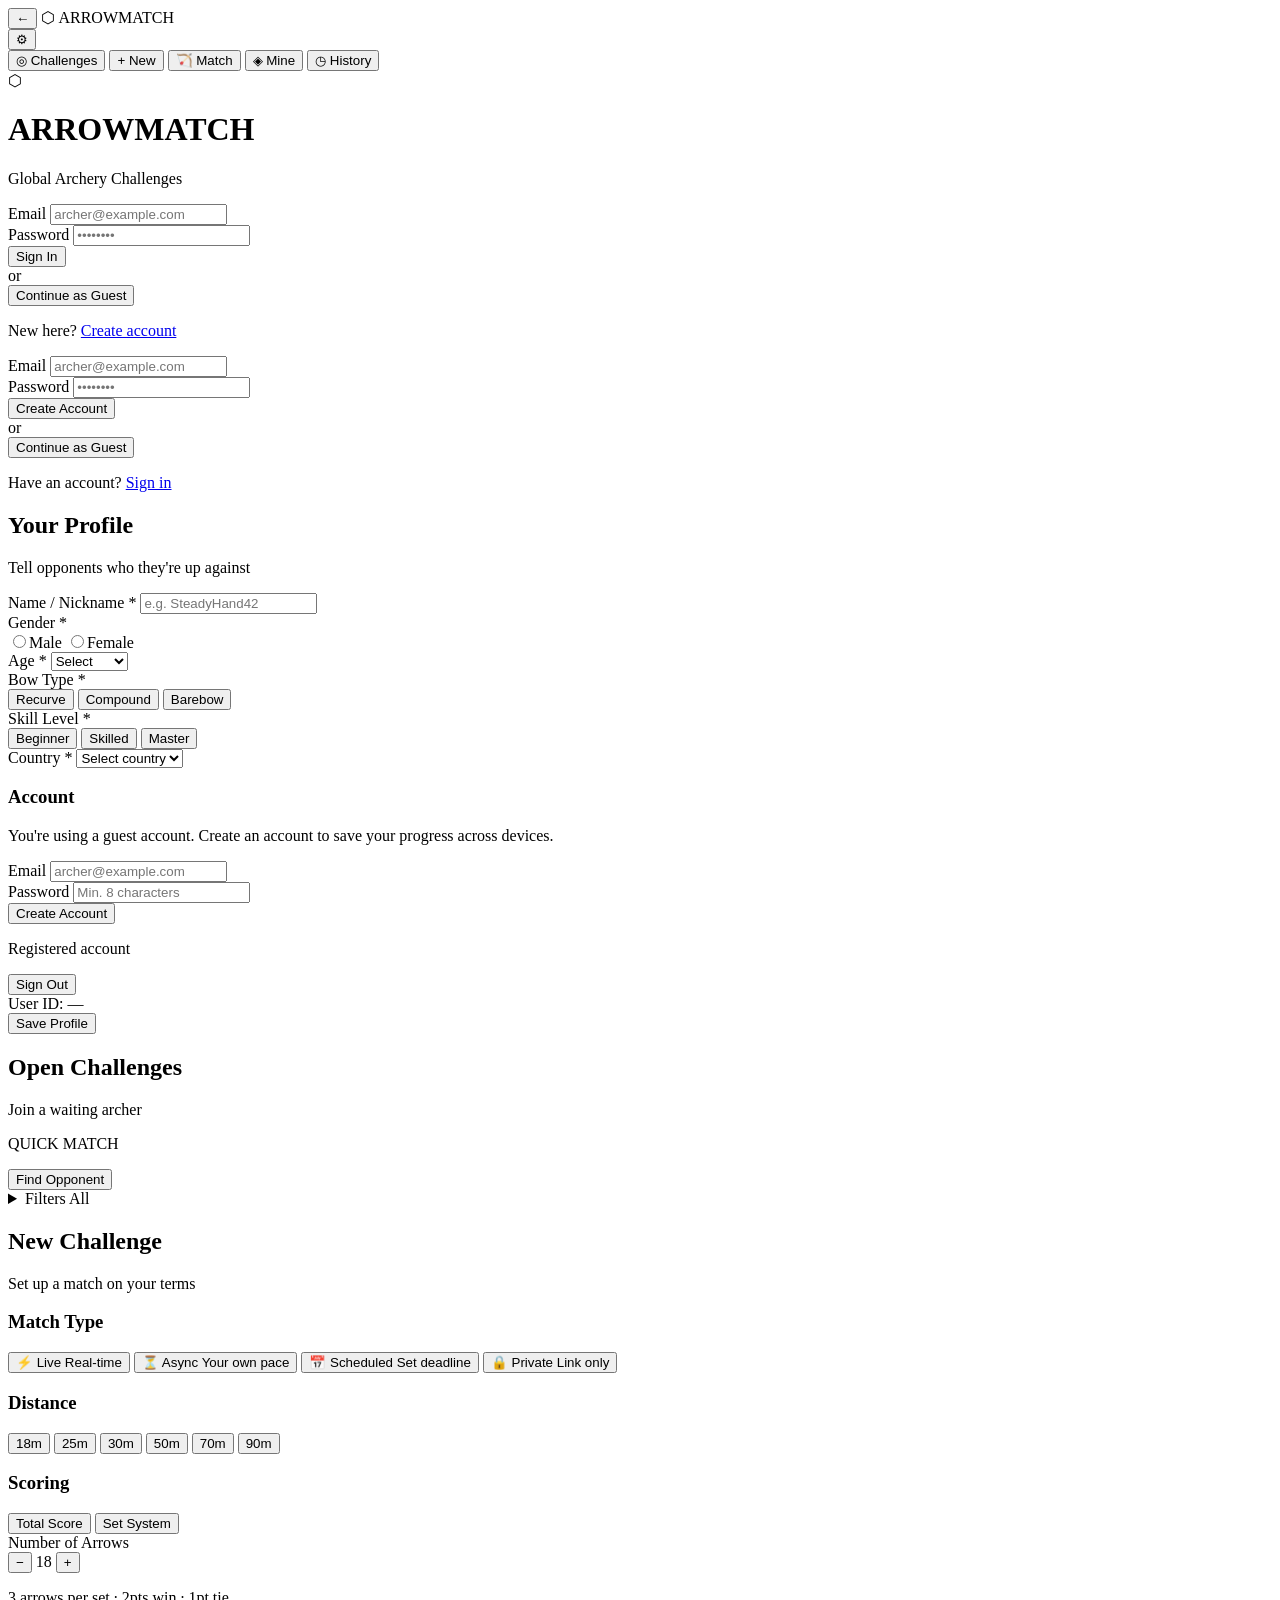
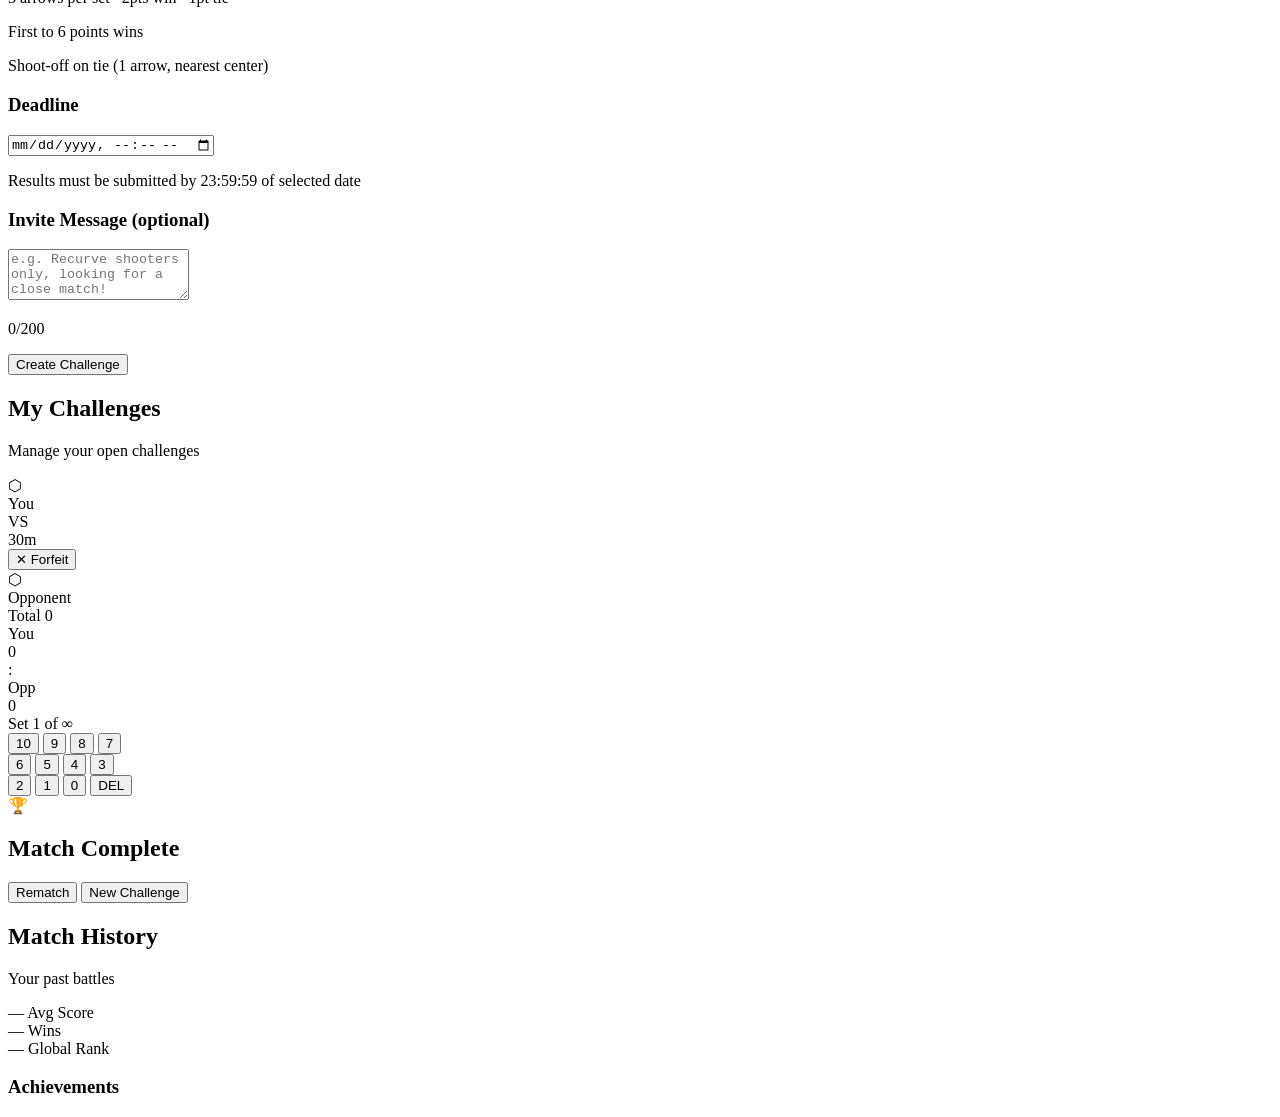
==== commit b078b74c: "update" ====
--- a/backend/static/index.html
+++ b/backend/static/index.html
@@ -7,639 +7,7 @@
   <link rel="preconnect" href="https://fonts.googleapis.com">
   <link rel="preconnect" href="https://fonts.gstatic.com" crossorigin>
   <link href="https://fonts.googleapis.com/css2?family=Archivo+Black&family=Archivo:wght@300;400;500;600&family=DM+Mono:wght@400;500&display=swap" rel="stylesheet">
-  <style>
-/* =============================================
-   ARROWMATCH — Archery Challenge Platform
-   Design: Dark forest with amber/gold accents
-   Typefaces: Archivo Black + Archivo + DM Mono
-   ============================================= */
-
-:root {
-  /* Core palette */
-  --bg:        #0d1117;
-  --bg-card:   #161c26;
-  --bg-raised: #1e2733;
-  --border:    #2a3341;
-  --border-lit: #3a4d60;
-
-  /* Accent — amber/gold */
-  --accent:     #e8a328;
-  --accent-dim: #b07e1e;
-  --accent-glow: rgba(232, 163, 40, 0.18);
-
-  /* Text */
-  --text:       #e8ecf0;
-  --text-muted: #7a8fa8;
-  --text-dim:   #4a5a6e;
-
-  /* Status */
-  --green:  #3ecf8e;
-  --red:    #f26060;
-  --blue:   #4fa8e8;
-
-  /* Score colors */
-  --score-10: #e8a328;
-  --score-9:  #e8c828;
-  --score-8:  #3ecf8e;
-  --score-low: #7a8fa8;
-
-  /* Spacing */
-  --r-sm: 8px;
-  --r-md: 14px;
-  --r-lg: 20px;
-  --r-xl: 28px;
-
-  /* Nav heights */
-  --topnav-h: 52px;
-  --botnav-h: 64px;
-  --safe-bottom: env(safe-area-inset-bottom, 0px);
-}
-
-/* ==================== RESET ==================== */
-*, *::before, *::after { box-sizing: border-box; margin: 0; padding: 0; }
-html, body { height: 100%; overflow: hidden; background: var(--bg); color: var(--text); }
-body { font-family: 'Archivo', sans-serif; font-size: 15px; line-height: 1.5; -webkit-font-smoothing: antialiased; }
-input, select, textarea, button { font-family: inherit; font-size: inherit; }
-a { color: var(--accent); text-decoration: none; }
-button { cursor: pointer; border: none; background: none; }
-
-/* ==================== APP SHELL ==================== */
-#app { position: fixed; inset: 0; display: flex; flex-direction: column; overflow: hidden; }
-
-/* ==================== TOP NAV ==================== */
-#topnav {
-  height: var(--topnav-h);
-  background: var(--bg);
-  border-bottom: 1px solid var(--border);
-  display: flex; align-items: center; justify-content: space-between;
-  padding: 0 16px;
-  flex-shrink: 0;
-  z-index: 10;
-}
-#topnav.hidden { display: none; }
-.nav-left, .nav-right { display: flex; align-items: center; gap: 8px; min-width: 80px; }
-.nav-right { justify-content: flex-end; }
-.nav-center { flex: 1; text-align: center; }
-#nav-title { font-family: 'Archivo Black', sans-serif; font-size: 13px; letter-spacing: 0.08em; text-transform: uppercase; color: var(--text-muted); }
-.logo-sm { font-family: 'Archivo Black', sans-serif; font-size: 13px; letter-spacing: 0.1em; color: var(--accent); }
-.nav-btn { width: 36px; height: 36px; border-radius: 50%; display: flex; align-items: center; justify-content: center; color: var(--text-muted); font-size: 18px; transition: background 0.15s, color 0.15s; }
-.nav-btn:hover { background: var(--bg-raised); color: var(--text); }
-.nav-btn.hidden { visibility: hidden; }
-
-/* ==================== SCENES ==================== */
-.scene {
-  position: absolute; inset: 0;
-  top: var(--topnav-h);
-  bottom: var(--botnav-h);
-  opacity: 0; pointer-events: none;
-  transition: opacity 0.2s;
-}
-.scene.active { opacity: 1; pointer-events: all; }
-#topnav.hidden ~ .scene,
-.scene:first-child { top: 0; }
-#bottomnav.hidden ~ .scene,
-#scene-entry.active { bottom: 0; }
-
-/* Scene scroll container */
-.scene-scroll {
-  height: 100%;
-  overflow-y: auto;
-  -webkit-overflow-scrolling: touch;
-  padding: 20px 16px 20px;
-  scroll-behavior: smooth;
-  margin-top: 50px;
-}
-.scene-scroll::-webkit-scrollbar { display: none; }
-
-/* Scene header */
-.scene-header { margin-bottom: 20px; }
-.scene-header h2 { font-family: 'Archivo Black', sans-serif; font-size: 26px; letter-spacing: -0.02em; line-height: 1.1; }
-.scene-subtitle { color: var(--text-muted); font-size: 13px; margin-top: 4px; }
-
-/* ==================== ENTRY SCENE ==================== */
-#scene-entry {
-  position: fixed; inset: 0;
-  display: flex; flex-direction: column;
-  background: var(--bg);
-  overflow: hidden;
-}
-#scene-entry.active { display: flex; }
-
-.entry-bg {
-  position: absolute; inset: 0;
-  display: flex; align-items: center; justify-content: center;
-  overflow: hidden;
-}
-.entry-target {
-  position: absolute;
-  border-radius: 50%;
-  border: 1px solid var(--border);
-  animation: target-pulse 4s ease-in-out infinite;
-}
-.entry-target { width: 320px; height: 320px; top: -60px; left: 50%; transform: translateX(-50%); opacity: 0.4; }
-.entry-target.t2 { width: 220px; height: 220px; top: -20px; left: 50%; transform: translateX(-50%); opacity: 0.25; animation-delay: 0.5s; }
-.entry-target.t3 { width: 120px; height: 120px; top: 20px; left: 50%; transform: translateX(-50%); opacity: 0.15; animation-delay: 1s; }
-
-@keyframes target-pulse {
-  0%, 100% { transform: translateX(-50%) scale(1); opacity: inherit; }
-  50% { transform: translateX(-50%) scale(1.04); }
-}
-
-.entry-content {
-  position: relative;
-  flex: 1;
-  display: flex;
-  flex-direction: column;
-  justify-content: flex-end;
-  padding: 0 24px 40px;
-  overflow-y: auto;
-  max-height: 100vh;
-}
-
-.entry-logo { text-align: center; padding: 60px 0 40px; }
-.logo-hex { font-size: 48px; line-height: 1; color: var(--accent); animation: hex-spin 8s linear infinite; display: inline-block; }
-@keyframes hex-spin { 0% { transform: rotate(0); } 100% { transform: rotate(360deg); } }
-.logo-text { font-family: 'Archivo Black', sans-serif; font-size: 32px; letter-spacing: 0.08em; background: linear-gradient(135deg, var(--accent), #f0d070); -webkit-background-clip: text; -webkit-text-fill-color: transparent; }
-.logo-tagline { color: var(--text-muted); font-size: 12px; letter-spacing: 0.15em; text-transform: uppercase; margin-top: 6px; }
-
-.entry-form { display: flex; flex-direction: column; gap: 12px; }
-.entry-hint { text-align: center; font-size: 13px; color: var(--text-muted); }
-.entry-hint a { color: var(--accent); }
-
-/* ==================== CARDS ==================== */
-.card {
-  background: var(--bg-card);
-  border: 1px solid var(--border);
-  border-radius: var(--r-lg);
-  padding: 18px;
-  margin-bottom: 12px;
-}
-.card-title { font-family: 'Archivo Black', sans-serif; font-size: 12px; letter-spacing: 0.1em; text-transform: uppercase; color: var(--text-muted); margin-bottom: 14px; }
-
-/* ==================== FORMS ==================== */
-.form-group { display: flex; flex-direction: column; gap: 6px; }
-.form-group label { font-size: 12px; font-weight: 600; letter-spacing: 0.05em; text-transform: uppercase; color: var(--text-muted); }
-.form-row { display: flex; gap: 12px; }
-.form-group.half { flex: 1; }
-.mt-sm { margin-top: 12px; }
-.mt-lg { margin-top: 20px; }
-.mt-xs { margin-top: 4px; }
-.pb-safe { padding-bottom: calc(20px + var(--safe-bottom)); }
-
-input[type="text"],
-input[type="email"],
-input[type="password"],
-input[type="datetime-local"],
-select,
-textarea {
-  background: var(--bg-raised);
-  border: 1px solid var(--border);
-  border-radius: var(--r-sm);
-  color: var(--text);
-  padding: 12px 14px;
-  width: 100%;
-  outline: none;
-  transition: border-color 0.15s;
-  -webkit-appearance: none;
-  appearance: none;
-}
-input:focus, select:focus, textarea:focus { border-color: var(--accent); }
-select { background-image: url("data:image/svg+xml,%3Csvg xmlns='http://www.w3.org/2000/svg' width='12' height='8' viewBox='0 0 12 8'%3E%3Cpath d='M1 1l5 5 5-5' stroke='%237a8fa8' stroke-width='2' fill='none'/%3E%3C/svg%3E"); background-repeat: no-repeat; background-position: right 12px center; padding-right: 36px; }
-textarea { resize: none; }
-.char-count { text-align: right; font-size: 11px; color: var(--text-dim); margin-top: 4px; }
-
-.req { color: var(--accent); }
-.opt { font-size: 11px; color: var(--text-dim); font-family: 'Archivo', sans-serif; font-weight: 400; text-transform: none; letter-spacing: 0; }
-
-/* Radio group */
-.radio-group { display: flex; gap: 8px; flex-wrap: wrap; }
-.radio-opt { display: flex; align-items: center; gap: 6px; cursor: pointer; }
-.radio-opt input[type="radio"] { accent-color: var(--accent); width: 16px; height: 16px; }
-.radio-opt span { font-size: 14px; }
-
-/* Chips */
-.chip-group { display: flex; flex-wrap: wrap; gap: 8px; }
-.chip {
-  background: var(--bg-raised);
-  border: 1px solid var(--border);
-  color: var(--text-muted);
-  padding: 7px 14px;
-  border-radius: 999px;
-  font-size: 13px;
-  font-weight: 500;
-  transition: all 0.15s;
-  white-space: nowrap;
-}
-.chip:active { transform: scale(0.96); }
-.chip.active {
-  background: var(--accent-glow);
-  border-color: var(--accent);
-  color: var(--accent);
-}
-
-/* Toggle row */
-.toggle-row { display: flex; background: var(--bg-raised); border-radius: 10px; padding: 3px; gap: 3px; }
-.toggle-btn {
-  flex: 1; padding: 9px; border-radius: 8px;
-  font-size: 13px; font-weight: 600;
-  color: var(--text-muted);
-  transition: all 0.15s;
-}
-.toggle-btn.active { background: var(--bg-card); color: var(--text); box-shadow: 0 1px 4px rgba(0,0,0,0.4); }
-
-/* ==================== BUTTONS ==================== */
-.btn-primary {
-  background: var(--accent);
-  color: #0d1117;
-  font-family: 'Archivo Black', sans-serif;
-  font-size: 15px;
-  letter-spacing: 0.04em;
-  padding: 15px 28px;
-  border-radius: var(--r-md);
-  transition: all 0.15s;
-  text-align: center;
-}
-.btn-primary:hover { background: #f0b83e; }
-.btn-primary:active { transform: scale(0.98); }
-
-.btn-secondary {
-  background: var(--bg-raised);
-  border: 1px solid var(--border);
-  color: var(--text);
-  font-weight: 600;
-  font-size: 14px;
-  padding: 12px 20px;
-  border-radius: var(--r-md);
-  transition: all 0.15s;
-  text-align: center;
-}
-.btn-secondary:active { transform: scale(0.98); }
-
-.btn-ghost {
-  border: 1px solid var(--border-lit);
-  color: var(--text-muted);
-  font-size: 14px;
-  padding: 12px 20px;
-  border-radius: var(--r-md);
-  transition: all 0.15s;
-  text-align: center;
-}
-.btn-ghost:active { transform: scale(0.98); }
-.btn-ghost:hover { border-color: var(--accent); color: var(--accent); }
-.full { width: 100%; display: block; }
-
-/* Divider */
-.divider { display: flex; align-items: center; gap: 12px; color: var(--text-dim); font-size: 12px; }
-.divider::before, .divider::after { content: ''; flex: 1; height: 1px; background: var(--border); }
-
-/* ==================== BOTTOM NAV ==================== */
-#bottomnav {
-  height: calc(var(--botnav-h) + var(--safe-bottom));
-  background: var(--bg-card);
-  border-top: 1px solid var(--border);
-  display: flex;
-  flex-shrink: 0;
-  z-index: 10;
-}
-#bottomnav.hidden { display: none; }
-.tab-btn {
-  flex: 1; display: flex; flex-direction: column; align-items: center; justify-content: center;
-  gap: 3px; color: var(--text-dim); padding-bottom: var(--safe-bottom);
-  transition: color 0.15s;
-}
-.tab-btn.active { color: var(--accent); }
-.tab-icon { font-size: 20px; line-height: 1; }
-.tab-label { font-size: 10px; font-weight: 600; letter-spacing: 0.05em; text-transform: uppercase; }
-
-/* ==================== FIND / MATCHMAKING ==================== */
-.find-card {
-  position: relative; overflow: hidden;
-  background: linear-gradient(135deg, #161c26, #1a2235);
-  border-color: var(--border-lit);
-}
-.find-pulse {
-  position: absolute; top: -40px; right: -40px;
-  width: 120px; height: 120px; border-radius: 50%;
-  background: radial-gradient(circle, rgba(232,163,40,0.15) 0%, transparent 70%);
-  animation: pulse-grow 2s ease-in-out infinite;
-}
-@keyframes pulse-grow { 0%,100%{transform:scale(1);opacity:1;} 50%{transform:scale(1.4);opacity:0.5;} }
-.find-content { position: relative; display: flex; align-items: center; justify-content: space-between; }
-.find-label { font-family: 'Archivo Black', sans-serif; font-size: 11px; letter-spacing: 0.12em; color: var(--text-muted); text-transform: uppercase; }
-.find-btn { padding: 12px 24px; font-size: 14px; }
-.find-status { font-size: 13px; color: var(--text-muted); margin-top: 10px; text-align: center; }
-
-/* Filter panel */
-.filter-panel { margin-bottom: 12px; }
-.filter-summary {
-  display: flex; align-items: center; justify-content: space-between;
-  padding: 12px 16px;
-  background: var(--bg-card);
-  border: 1px solid var(--border);
-  border-radius: var(--r-md);
-  cursor: pointer;
-  font-weight: 600; font-size: 14px;
-  list-style: none;
-}
-.filter-summary::-webkit-details-marker { display: none; }
-.filter-badge { background: var(--accent-glow); color: var(--accent); border: 1px solid var(--accent); border-radius: 999px; font-size: 11px; padding: 2px 10px; font-weight: 600; }
-.filter-content { background: var(--bg-card); border: 1px solid var(--border); border-top: none; border-radius: 0 0 var(--r-md) var(--r-md); padding: 16px; display: flex; flex-direction: column; gap: 14px; }
-.filter-group { display: flex; flex-direction: column; gap: 8px; }
-.filter-group label { font-size: 11px; font-weight: 600; letter-spacing: 0.08em; text-transform: uppercase; color: var(--text-dim); }
-
-/* Challenge cards */
-.challenge-card {
-  background: var(--bg-card);
-  border: 1px solid var(--border);
-  border-radius: var(--r-lg);
-  padding: 16px;
-  margin-bottom: 10px;
-  cursor: pointer;
-  transition: border-color 0.15s, transform 0.1s;
-  display: flex; flex-direction: column; gap: 10px;
-}
-.challenge-card:active { transform: scale(0.99); border-color: var(--border-lit); }
-.ch-card-top { display: flex; align-items: flex-start; justify-content: space-between; }
-.ch-card-name { font-family: 'Archivo Black', sans-serif; font-size: 16px; }
-.ch-card-date { font-size: 11px; color: var(--text-dim); font-family: 'DM Mono', monospace; }
-.ch-card-tags { display: flex; flex-wrap: wrap; gap: 6px; }
-.ch-tag {
-  background: var(--bg-raised);
-  border: 1px solid var(--border);
-  border-radius: 999px;
-  font-size: 11px;
-  padding: 3px 10px;
-  color: var(--text-muted);
-  font-family: 'DM Mono', monospace;
-}
-.ch-tag.dist { color: var(--accent); border-color: rgba(232,163,40,0.3); }
-.ch-card-msg { font-size: 13px; color: var(--text-muted); font-style: italic; }
-.ch-card-action { display: flex; justify-content: flex-end; }
-.btn-join { background: var(--accent); color: #0d1117; font-family: 'Archivo Black', sans-serif; font-size: 13px; padding: 8px 20px; border-radius: 8px; }
-
-/* ==================== MATCH TYPE GRID ==================== */
-.match-type-grid { display: grid; grid-template-columns: 1fr 1fr; gap: 10px; }
-.match-type-btn {
-  display: flex; flex-direction: column; align-items: center; gap: 4px;
-  background: var(--bg-raised);
-  border: 2px solid var(--border);
-  border-radius: var(--r-md);
-  padding: 16px 10px;
-  transition: all 0.15s;
-}
-.match-type-btn.active { border-color: var(--accent); background: var(--accent-glow); }
-.mt-icon { font-size: 22px; }
-.mt-label { font-family: 'Archivo Black', sans-serif; font-size: 13px; }
-.mt-desc { font-size: 11px; color: var(--text-muted); }
-
-/* Arrows stepper */
-.arrows-stepper { display: flex; align-items: center; justify-content: center; gap: 24px; margin-top: 4px; }
-.arrows-stepper button { width: 40px; height: 40px; background: var(--bg-raised); border: 1px solid var(--border); border-radius: 50%; font-size: 22px; color: var(--text); display: flex; align-items: center; justify-content: center; }
-#arrows-count { font-family: 'Archivo Black', sans-serif; font-size: 28px; color: var(--accent); min-width: 48px; text-align: center; }
-
-.rules-box { background: var(--bg-raised); border-radius: var(--r-sm); padding: 12px 14px; font-size: 13px; color: var(--text-muted); line-height: 1.8; }
-
-.scoring-opts { }
-
-/* My Challenges */
-.my-ch-card {
-  background: var(--bg-card); border: 1px solid var(--border); border-radius: var(--r-lg);
-  padding: 16px; margin-bottom: 10px;
-}
-.my-ch-header { display: flex; justify-content: space-between; align-items: flex-start; margin-bottom: 10px; }
-.my-ch-title { font-family: 'Archivo Black', sans-serif; font-size: 15px; }
-.my-ch-type { font-size: 11px; color: var(--text-muted); background: var(--bg-raised); padding: 3px 8px; border-radius: 999px; font-family: 'DM Mono', monospace; }
-.my-ch-actions { display: flex; gap: 8px; justify-content: flex-end; }
-.btn-sm { padding: 8px 14px; font-size: 12px; border-radius: 8px; font-weight: 600; }
-.btn-danger { background: rgba(242, 96, 96, 0.15); border: 1px solid rgba(242,96,96,0.3); color: var(--red); }
-.btn-copy { background: var(--bg-raised); border: 1px solid var(--border); color: var(--text-muted); }
-
-/* ==================== SCORE INPUT (CHALLENGE SCENE) ==================== */
-#scene-challenge .scene-scroll { padding: 0; }
-
-.match-header {
-  display: flex; align-items: center; justify-content: space-between;
-  padding: 16px; background: var(--bg-card); border-bottom: 1px solid var(--border);
-}
-.match-player { display: flex; flex-direction: column; align-items: center; gap: 6px; flex: 1; }
-.player-avatar { width: 44px; height: 44px; background: var(--bg-raised); border: 2px solid var(--border); border-radius: 50%; display: flex; align-items: center; justify-content: center; font-size: 20px; }
-.match-player.me .player-avatar { border-color: var(--accent); }
-.player-name { font-size: 12px; font-weight: 600; text-align: center; max-width: 80px; overflow: hidden; text-overflow: ellipsis; white-space: nowrap; }
-.match-vs { display: flex; flex-direction: column; align-items: center; gap: 4px; }
-.match-vs span { font-family: 'Archivo Black', sans-serif; font-size: 18px; color: var(--text-dim); }
-.match-dist { font-size: 12px; font-family: 'DM Mono', monospace; color: var(--accent); background: var(--accent-glow); padding: 3px 8px; border-radius: 999px; }
-
-.score-board { padding: 16px; flex: 1; overflow-y: auto; }
-
-/* Total score */
-.total-sum-display { display: flex; align-items: baseline; justify-content: center; gap: 10px; margin-bottom: 20px; padding: 16px; background: var(--bg-card); border-radius: var(--r-md); border: 1px solid var(--border); }
-.sum-label { font-size: 11px; text-transform: uppercase; letter-spacing: 0.1em; color: var(--text-muted); }
-.sum-value { font-family: 'Archivo Black', sans-serif; font-size: 48px; color: var(--accent); line-height: 1; }
-
-.arrow-rows { display: flex; flex-direction: column; gap: 10px; }
-.arrow-row { display: flex; align-items: center; gap: 8px; }
-.arrow-row-num { font-size: 11px; color: var(--text-dim); width: 20px; text-align: right; font-family: 'DM Mono', monospace; }
-.arrow-inputs { display: flex; gap: 8px; flex: 1; }
-.arrow-cell {
-  flex: 1; height: 48px;
-  background: var(--bg-raised);
-  border: 2px solid var(--border);
-  border-radius: var(--r-sm);
-  display: flex; align-items: center; justify-content: center;
-  font-family: 'Archivo Black', sans-serif; font-size: 18px;
-  color: var(--text);
-  transition: border-color 0.15s;
-  cursor: pointer;
-}
-.arrow-cell.active { border-color: var(--accent); background: var(--accent-glow); }
-.arrow-cell.filled-10 { color: var(--score-10); border-color: rgba(232,163,40,0.4); }
-.arrow-cell.filled-9 { color: var(--score-9); border-color: rgba(232,200,40,0.3); }
-.arrow-cell.filled-8 { color: var(--score-8); border-color: rgba(62,207,142,0.3); }
-.arrow-cell.filled { color: var(--text); }
-.row-sum { font-family: 'DM Mono', monospace; font-size: 14px; font-weight: 500; color: var(--accent); width: 28px; text-align: right; }
-
-/* Set system */
-.set-scoreboard { display: flex; align-items: center; justify-content: center; gap: 20px; padding: 16px; background: var(--bg-card); border-radius: var(--r-md); border: 1px solid var(--border); margin-bottom: 12px; }
-.set-col { display: flex; flex-direction: column; align-items: center; gap: 4px; }
-.set-player-name { font-size: 12px; color: var(--text-muted); text-transform: uppercase; letter-spacing: 0.08em; }
-.set-score { font-family: 'Archivo Black', sans-serif; font-size: 40px; line-height: 1; color: var(--accent); }
-.set-divider { font-family: 'Archivo Black', sans-serif; font-size: 32px; color: var(--text-dim); }
-.set-progress { text-align: center; font-size: 12px; color: var(--text-muted); margin-bottom: 12px; font-family: 'DM Mono', monospace; }
-.set-arrow-row { display: flex; gap: 10px; margin-bottom: 12px; }
-.set-arrow-row .arrow-cell { height: 56px; font-size: 20px; }
-
-/* Numpad */
-.numpad {
-  padding: 12px 16px;
-  border-top: 1px solid var(--border);
-  background: var(--bg-card);
-  position: sticky; bottom: 0;
-}
-.numpad-row { display: flex; gap: 8px; margin-bottom: 8px; }
-.numpad-row:last-child { margin-bottom: 0; }
-.num-btn {
-  flex: 1; height: 52px;
-  background: var(--bg-raised);
-  border: 1px solid var(--border);
-  border-radius: var(--r-sm);
-  font-family: 'Archivo Black', sans-serif;
-  font-size: 18px; color: var(--text);
-  transition: all 0.1s;
-  display: flex; align-items: center; justify-content: center;
-}
-.num-btn:active { background: var(--accent); color: #0d1117; transform: scale(0.96); }
-.del-btn { background: rgba(242,96,96,0.12); border-color: rgba(242,96,96,0.2); color: var(--red); font-size: 14px; }
-.del-btn:active { background: var(--red); color: white; }
-
-/* Match complete overlay */
-.match-complete {
-  position: absolute; inset: 0;
-  background: rgba(13, 17, 23, 0.92);
-  display: flex; align-items: center; justify-content: center;
-  padding: 20px;
-  z-index: 20;
-  backdrop-filter: blur(8px);
-}
-.match-complete.hidden { display: none; }
-.complete-card {
-  background: var(--bg-card);
-  border: 1px solid var(--border-lit);
-  border-radius: var(--r-xl);
-  padding: 32px 24px;
-  text-align: center;
-  width: 100%;
-  max-width: 360px;
-  animation: slide-up 0.3s ease-out;
-}
-@keyframes slide-up { from { transform: translateY(30px); opacity: 0; } to { transform: translateY(0); opacity: 1; } }
-.complete-icon { font-size: 56px; margin-bottom: 12px; }
-.complete-title { font-family: 'Archivo Black', sans-serif; font-size: 24px; margin-bottom: 12px; }
-.complete-result { font-size: 14px; color: var(--text-muted); margin-bottom: 24px; line-height: 1.6; }
-.complete-actions { display: flex; gap: 10px; justify-content: center; }
-.complete-actions .btn-primary { flex: 1; }
-.complete-actions .btn-secondary { flex: 1; }
-
-/* ==================== HISTORY ==================== */
-.stats-row { display: flex; gap: 10px; margin-bottom: 12px; }
-.stat-box { flex: 1; background: var(--bg-card); border: 1px solid var(--border); border-radius: var(--r-md); padding: 14px 10px; text-align: center; }
-.stat-val { display: block; font-family: 'Archivo Black', sans-serif; font-size: 24px; color: var(--accent); }
-.stat-lbl { font-size: 10px; text-transform: uppercase; letter-spacing: 0.08em; color: var(--text-dim); }
-
-.achievements-grid { display: flex; flex-wrap: wrap; gap: 10px; }
-.achievement-badge {
-  display: flex; flex-direction: column; align-items: center; gap: 4px;
-  background: var(--bg-raised); border: 1px solid var(--border); border-radius: var(--r-sm);
-  padding: 10px 14px; min-width: 72px;
-}
-.achievement-badge.earned { border-color: var(--accent); background: var(--accent-glow); }
-.badge-icon { font-size: 22px; }
-.badge-label { font-size: 10px; text-align: center; color: var(--text-muted); line-height: 1.3; }
-.achievement-badge.earned .badge-label { color: var(--accent); }
-
-.history-item {
-  background: var(--bg-card); border: 1px solid var(--border); border-radius: var(--r-lg);
-  padding: 14px 16px; margin-bottom: 8px;
-  display: flex; align-items: center; gap: 14px;
-}
-.hi-result { width: 40px; height: 40px; border-radius: 50%; display: flex; align-items: center; justify-content: center; font-size: 18px; flex-shrink: 0; }
-.hi-result.win { background: rgba(62,207,142,0.15); }
-.hi-result.loss { background: rgba(242,96,96,0.15); }
-.hi-result.draw { background: rgba(122,143,168,0.15); }
-.hi-info { flex: 1; }
-.hi-opp { font-weight: 600; font-size: 14px; }
-.hi-meta { font-size: 12px; color: var(--text-muted); }
-.hi-score { font-family: 'Archivo Black', sans-serif; font-size: 18px; text-align: right; }
-.hi-score.win { color: var(--green); }
-.hi-score.loss { color: var(--red); }
-
-/* ==================== UTILITY ==================== */
-.hidden { display: none !important; }
-.text-sm { font-size: 13px; }
-.text-xs { font-size: 11px; }
-.muted { color: var(--text-muted); }
-.mono { font-family: 'DM Mono', monospace; }
-
-.user-id-display { text-align: center; padding: 8px 0; }
-
-/* ==================== TOAST ==================== */
-#toast-container { position: fixed; bottom: calc(var(--botnav-h) + 16px + var(--safe-bottom)); left: 50%; transform: translateX(-50%); z-index: 100; pointer-events: none; display: flex; flex-direction: column-reverse; align-items: center; gap: 8px; width: 90%; max-width: 380px; }
-.toast {
-  background: var(--bg-raised); border: 1px solid var(--border-lit);
-  border-radius: var(--r-md); padding: 12px 16px;
-  font-size: 13px; font-weight: 500;
-  box-shadow: 0 4px 20px rgba(0,0,0,0.5);
-  animation: toast-in 0.25s ease-out;
-  pointer-events: all;
-  width: 100%; text-align: center;
-}
-.toast.success { border-color: rgba(62,207,142,0.5); color: var(--green); }
-.toast.error { border-color: rgba(242,96,96,0.5); color: var(--red); }
-.toast.info { border-color: rgba(232,163,40,0.4); color: var(--accent); }
-@keyframes toast-in { from{transform:translateY(12px);opacity:0;} to{transform:translateY(0);opacity:1;} }
-
-/* Loading spinner */
-.spinner { display: inline-block; width: 16px; height: 16px; border: 2px solid var(--border); border-top-color: var(--accent); border-radius: 50%; animation: spin 0.7s linear infinite; }
-@keyframes spin { to { transform: rotate(360deg); } }
-
-/* Empty state */
-.empty-state { text-align: center; padding: 40px 20px; color: var(--text-muted); }
-.empty-icon { font-size: 40px; margin-bottom: 12px; opacity: 0.4; }
-.empty-text { font-size: 14px; }
-
-/* ==================== LIVE OPPONENT DISPLAY ==================== */
-.opp-live-indicator {
-  background: var(--bg-raised);
-  border: 1px solid var(--border-lit);
-  border-radius: var(--r-sm);
-  padding: 10px 14px;
-  font-size: 13px;
-  color: var(--text-muted);
-  margin-top: 10px;
-  text-align: center;
-}
-.opp-live-indicator.active { color: var(--accent); border-color: rgba(232,163,40,0.4); }
-
-.opp-set-row {
-  display: flex;
-  align-items: center;
-  gap: 10px;
-  margin-top: 6px;
-  padding: 8px 12px;
-  background: var(--bg-raised);
-  border-radius: var(--r-sm);
-  border: 1px solid var(--border);
-}
-.opp-row-label { font-size: 11px; color: var(--text-dim); text-transform: uppercase; letter-spacing: 0.06em; width: 28px; flex-shrink: 0; }
-.opp-set-row .arrow-cell { height: 40px; font-size: 15px; background: var(--bg-card); }
-
-/* Resume tab pulse when match is active */
-#resume-tab:not(.hidden) .tab-icon {
-  display: inline-block;
-  animation: resume-pulse 1.5s ease-in-out infinite;
-}
-@keyframes resume-pulse {
-  0%, 100% { transform: scale(1); }
-  50%       { transform: scale(1.25); }
-}
-
-/* ==================== MATCH STATUS BAR ==================== */
-.match-status-bar {
-  background: rgba(232,163,40,0.12);
-  border: 1px solid rgba(232,163,40,0.3);
-  border-radius: var(--r-sm);
-  padding: 10px 14px;
-  text-align: center;
-  font-size: 13px;
-  color: var(--accent);
-  margin-bottom: 12px;
-  animation: pulse-border 1.5s ease-in-out infinite;
-}
-@keyframes pulse-border {
-  0%, 100% { border-color: rgba(232,163,40,0.3); }
-  50%       { border-color: rgba(232,163,40,0.7); }
-}
-
-</style>
+  <link rel="stylesheet" href="/static/css/styles.css" />
 </head>
 <body>
   <div id="app">
@@ -671,7 +39,7 @@
         <span class="tab-label">New</span>
       </button>
       <button class="tab-btn hidden" id="resume-tab" data-scene="challenge" onclick="showScene('challenge')">
-        <span class="tab-icon">🏹</span>
+        <span class="tab-icon">🏹<span class="tab-badge hidden" id="match-count-badge"></span></span>
         <span class="tab-label">Match</span>
       </button>
       <button class="tab-btn" data-scene="my-challenges" onclick="showScene('my-challenges')">
@@ -1005,6 +373,7 @@
           <div class="match-vs">
             <span>VS</span>
             <div class="match-dist" id="ch-dist">30m</div>
+            <button class="btn-forfeit" id="forfeit-btn" onclick="forfeitMatch()" title="Forfeit this match">✕ Forfeit</button>
           </div>
           <div class="match-player opp">
             <div class="player-avatar" id="ch-opp-avatar">⬡</div>
@@ -1123,1992 +492,23 @@
 
   </div><!-- #app -->
 
-  <script>
-// =============================================
-// ARROWMATCH — Archery Challenge Platform
-// Frontend Application Logic
-// All API calls go through the api() helper.
-// =============================================
-
-// ==================== CONFIG ====================
-const API_BASE = '';   // same-origin: backend serves index.html at /
-// WS_BASE auto-derives from the current page URL so it always points to the same
-// host/port as the page (works for localhost, staging, and production without config).
-const WS_BASE = (location.protocol === 'https:' ? 'wss' : 'ws') + '://' + location.host;
-
-// ==================== STATE ====================
-const STATE = {
-  userId: null,
-  accessToken: null,
-  refreshToken: null,
-  user: null,           // { email, isGuest }
-  profile: null,        // { name, gender, age, bowType, skillLevel, country }
-  currentScene: 'entry',
-  activeChallengeId: null,
-  currentMatchType: 'live',
-  currentScoring: 'total',
-  arrowCount: 18,
-  matchState: null,
-  challenges: [],
-  myChallenges: [],
-  history: [],
-  filters: {
-    skill: ['Beginner', 'Skilled', 'Master'],
-    gender: ['Male', 'Female'],
-    bow: ['Recurve', 'Compound', 'Barebow'],
-    dist: ['18m', '25m', '30m', '50m', '70m', '90m'],
-    country: ''
-  }
-};
-
-// Score input globals
-let activeArrowIndex = 0;
-let arrowValues = [];
-let findingTimer = null;
-let matchSocket = null;    // WebSocket for live match
-let mmSocket = null;       // WebSocket for matchmaking
-
-// ==================== API LAYER ====================
-
-/**
- * Central API helper.
- * Handles auth headers, token refresh on 401, and JSON parsing.
- * Falls back to localStorage cache on network error.
- */
-async function api(method, path, body = null, { skipAuth = false } = {}) {
-  const headers = { 'Content-Type': 'application/json' };
-  if (!skipAuth && STATE.accessToken) {
-    headers['Authorization'] = `Bearer ${STATE.accessToken}`;
-  }
-
-  let resp;
-  try {
-    resp = await fetch(`${API_BASE}${path}`, {
-      method,
-      headers,
-      body: body ? JSON.stringify(body) : null,
-    });
-  } catch (err) {
-    // Network offline — return null, callers fall back to local state
-    console.warn('API offline:', path, err.message);
-    return null;
-  }
-
-  // 401 → attempt token refresh once
-  if (resp.status === 401 && STATE.refreshToken && !skipAuth) {
-    const refreshed = await _tryRefresh();
-    if (refreshed) {
-      headers['Authorization'] = `Bearer ${STATE.accessToken}`;
-      resp = await fetch(`${API_BASE}${path}`, {
-        method, headers, body: body ? JSON.stringify(body) : null,
-      });
-    } else {
-      _clearSession();
-      showScene('entry');
-      showToast('Session expired. Please sign in again.', 'error');
-      return null;
-    }
-  }
-
-  if (!resp.ok) {
-    let detail = `HTTP ${resp.status}`;
-    try { detail = (await resp.json()).detail || detail; } catch {}
-    throw new ApiError(detail, resp.status);
-  }
-
-  if (resp.status === 204) return null;
-  return resp.json();
-}
-
-class ApiError extends Error {
-  constructor(message, status) {
-    super(message);
-    this.status = status;
-  }
-}
-
-async function _tryRefresh() {
-  try {
-    const data = await api('POST', '/api/auth/refresh',
-      { refresh_token: STATE.refreshToken }, { skipAuth: true });
-    if (data) {
-      _storeTokens(data.access_token, data.refresh_token);
-      return true;
-    }
-  } catch {}
-  return false;
-}
-
-function _storeTokens(access, refresh) {
-  STATE.accessToken = access;
-  STATE.refreshToken = refresh;
-  localStorage.setItem('arrowmatch_access_token', access);
-  if (refresh) localStorage.setItem('arrowmatch_refresh_token', refresh);
-}
-
-function _clearSession() {
-  STATE.userId = null;
-  STATE.accessToken = null;
-  STATE.refreshToken = null;
-  STATE.user = null;
-  STATE.profile = null;
-  localStorage.removeItem('arrowmatch_access_token');
-  localStorage.removeItem('arrowmatch_refresh_token');
-  localStorage.removeItem('arrowmatch_userid');
-  localStorage.removeItem('arrowmatch_user');
-}
-
-// ==================== INIT ====================
-document.addEventListener('DOMContentLoaded', init);
-
-function init() {
-  loadCountries();
-  restoreSession();
-  setupInviteMessageCounter();
-}
-
-async function restoreSession() {
-  const savedUserId     = localStorage.getItem('arrowmatch_userid');
-  const savedAccess     = localStorage.getItem('arrowmatch_access_token');
-  const savedRefresh    = localStorage.getItem('arrowmatch_refresh_token');
-  const savedUser       = localStorage.getItem('arrowmatch_user');
-  const savedProfile    = localStorage.getItem('arrowmatch_profile');
-  const savedMyCh       = localStorage.getItem('arrowmatch_my_challenges');
-  const savedHistory    = localStorage.getItem('arrowmatch_history');
-  const savedMatchState = localStorage.getItem('arrowmatch_match_state');
-
-  if (savedMyCh)    STATE.myChallenges = JSON.parse(savedMyCh);
-  if (savedHistory) STATE.history      = JSON.parse(savedHistory);
-
-  // Check for challenge link
-  const urlParams     = new URLSearchParams(window.location.search);
-  const challengeCode = urlParams.get('c');
-
-  if (savedUserId && savedAccess) {
-    STATE.userId      = savedUserId;
-    STATE.accessToken = savedAccess;
-    STATE.refreshToken = savedRefresh || null;
-    if (savedUser)    STATE.user    = JSON.parse(savedUser);
-    if (savedProfile) STATE.profile = JSON.parse(savedProfile);
-
-    // Verify token is still valid by fetching profile from server
-    try {
-      const serverProfile = await api('GET', '/api/profile');
-      if (serverProfile) {
-        STATE.profile = _serverProfileToLocal(serverProfile);
-        localStorage.setItem('arrowmatch_profile', JSON.stringify(STATE.profile));
-      }
-    } catch (e) {
-      if (e.status === 401) { _clearSession(); showScene('entry'); return; }
-      // Other error (network) — continue with cached profile
-    }
-
-    showUI();
-
-    if (challengeCode) {
-      handleChallengeLink(challengeCode);
-    } else if (savedMatchState) {
-      STATE.matchState = JSON.parse(savedMatchState);
-      showScene('challenge');
-      restoreMatch();
-      showToast('Match restored from previous session', 'info');
-    } else {
-      showScene('list-challenge');
-    }
-  } else {
-    showScene('entry');
-  }
-}
-
-function showUI() {
-  document.getElementById('topnav').classList.remove('hidden');
-  document.getElementById('bottomnav').classList.remove('hidden');
-  updateNavTitle();
-}
-
-// ==================== AUTH ====================
-
-async function handleGuest() {
-  try {
-    const data = await api('POST', '/api/guest', null, { skipAuth: true });
-    if (data) {
-      STATE.userId = data.user_id;
-      STATE.user   = { isGuest: true, email: null };
-      _storeTokens(data.access_token, data.refresh_token);
-      localStorage.setItem('arrowmatch_userid', data.user_id);
-      localStorage.setItem('arrowmatch_user', JSON.stringify(STATE.user));
-    } else {
-      // Offline fallback
-      STATE.userId = _generateLocalId();
-      STATE.user   = { isGuest: true, email: null };
-      localStorage.setItem('arrowmatch_userid', STATE.userId);
-      localStorage.setItem('arrowmatch_user', JSON.stringify(STATE.user));
-    }
-    showUI();
-    showScene('settings');
-    showToast('Welcome! Please fill in your profile.', 'info');
-  } catch (e) {
-    showToast(e.message || 'Could not connect. Try again.', 'error');
-  }
-}
-
-async function handleLogin() {
-  const email = document.getElementById('login-email').value.trim();
-  const pass  = document.getElementById('login-password').value;
-  if (!email || !pass) { showToast('Enter email and password', 'error'); return; }
-  if (!validateEmail(email)) { showToast('Invalid email', 'error'); return; }
-
-  try {
-    const data = await api('POST', '/api/auth/login',
-      { email, password: pass }, { skipAuth: true });
-    STATE.userId = data.user_id;
-    STATE.user   = { isGuest: data.is_guest, email };
-    _storeTokens(data.access_token, data.refresh_token);
-    localStorage.setItem('arrowmatch_userid', data.user_id);
-    localStorage.setItem('arrowmatch_user', JSON.stringify(STATE.user));
-
-    // Fetch profile from server
-    try {
-      const p = await api('GET', '/api/profile');
-      if (p) {
-        STATE.profile = _serverProfileToLocal(p);
-        localStorage.setItem('arrowmatch_profile', JSON.stringify(STATE.profile));
-      }
-    } catch {}
-
-    showUI();
-    showScene('list-challenge');
-    showToast('Welcome back!', 'success');
-  } catch (e) {
-    showToast(e.message || 'Login failed', 'error');
-  }
-}
-
-async function handleRegister() {
-  const email = document.getElementById('reg-email').value.trim();
-  const pass  = document.getElementById('reg-password').value;
-  if (!email || !pass) { showToast('Enter email and password', 'error'); return; }
-  if (!validateEmail(email)) { showToast('Invalid email', 'error'); return; }
-  if (pass.length < 8) { showToast('Password min 8 characters', 'error'); return; }
-
-  try {
-    const data = await api('POST', '/api/auth/register',
-      { email, password: pass, existing_user_id: STATE.userId || null },
-      { skipAuth: true });
-    STATE.userId = data.user_id;
-    STATE.user   = { isGuest: false, email };
-    _storeTokens(data.access_token, data.refresh_token);
-    localStorage.setItem('arrowmatch_userid', data.user_id);
-    localStorage.setItem('arrowmatch_user', JSON.stringify(STATE.user));
-    showUI();
-    showScene('settings');
-    showToast('Account created! Fill in your profile.', 'success');
-  } catch (e) {
-    showToast(e.message || 'Registration failed', 'error');
-  }
-}
-
-async function handleCreateAccount() {
-  const email = document.getElementById('acc-email').value.trim();
-  const pass  = document.getElementById('acc-password').value;
-  if (!email || !pass) { showToast('Enter email and password', 'error'); return; }
-  if (!validateEmail(email)) { showToast('Invalid email', 'error'); return; }
-  if (pass.length < 8) { showToast('Password min 8 chars', 'error'); return; }
-
-  try {
-    const data = await api('POST', '/api/auth/register',
-      { email, password: pass, existing_user_id: STATE.userId },
-      { skipAuth: true });
-    STATE.user = { isGuest: false, email };
-    _storeTokens(data.access_token, data.refresh_token);
-    localStorage.setItem('arrowmatch_user', JSON.stringify(STATE.user));
-    updateSettingsAccountSection();
-    showToast('Account linked!', 'success');
-  } catch (e) {
-    showToast(e.message || 'Failed to create account', 'error');
-  }
-}
-
-function handleLogout() {
-  _clearSession();
-  localStorage.clear();
-  location.reload();
-}
-
-function toggleRegister() {
-  document.getElementById('entry-form-login').classList.toggle('hidden');
-  document.getElementById('entry-form-register').classList.toggle('hidden');
-}
-
-// ==================== SCENE NAVIGATION ====================
-
-function showScene(name) {
-  // Show/hide the resume-match tab based on whether a live match is in progress
-  const resumeTab = document.getElementById('resume-tab');
-  if (resumeTab) {
-    const hasActiveMatch = STATE.matchState && !STATE.matchState.complete;
-    resumeTab.classList.toggle('hidden', !hasActiveMatch);
-  }
-
-  document.querySelectorAll('.tab-btn').forEach(btn => {
-    btn.classList.toggle('active', btn.dataset.scene === name);
-  });
-  document.querySelectorAll('.scene').forEach(s => s.classList.remove('active'));
-  const scene = document.getElementById(`scene-${name}`);
-  if (!scene) return;
-  scene.classList.add('active');
-  STATE.currentScene = name;
-  updateNavTitle();
-
-  if (name === 'list-challenge')  refreshChallengeList();
-  if (name === 'my-challenges')   refreshMyChallenges();
-  if (name === 'history')         refreshHistory();
-  if (name === 'settings')        refreshSettings();
-  if (name === 'new-challenge')   updateDeadlineVisibility();
-
-  document.getElementById('back-btn').classList.toggle('hidden',
-    !['challenge'].includes(name));
-}
-
-function goBack() { showScene('list-challenge'); }
-
-function updateNavTitle() {
-  const titles = {
-    entry: '', settings: 'Settings',
-    'list-challenge': 'ArrowMatch', 'new-challenge': 'New Challenge',
-    'my-challenges': 'My Challenges', challenge: 'Match', history: 'History'
-  };
-  const el = document.getElementById('nav-title');
-  if (el) el.textContent = titles[STATE.currentScene] || '';
-  const isEntry = STATE.currentScene === 'entry';
-  document.getElementById('topnav').classList.toggle('hidden', isEntry);
-  document.getElementById('bottomnav').classList.toggle('hidden', isEntry);
-}
-
-// ==================== SETTINGS ====================
-
-function refreshSettings() {
-  if (!STATE.profile) return;
-  const p = STATE.profile;
-  if (p.name) document.getElementById('s-name').value = p.name;
-  if (p.gender) {
-    document.querySelectorAll('input[name="gender"]').forEach(r => {
-      r.checked = r.value === p.gender;
-    });
-  }
-  if (p.age) document.getElementById('s-age').value = p.age;
-  if (p.bowType) {
-    document.querySelectorAll('#bow-type-chips .chip').forEach(c => {
-      c.classList.toggle('active', c.textContent.trim() === p.bowType);
-    });
-  }
-  if (p.skillLevel) {
-    document.querySelectorAll('#skill-level-chips .chip').forEach(c => {
-      c.classList.toggle('active', c.textContent.trim() === p.skillLevel);
-    });
-  }
-  if (p.country) document.getElementById('s-country').value = p.country;
-  document.getElementById('display-user-id').textContent = STATE.userId || '—';
-  updateSettingsAccountSection();
-}
-
-function updateSettingsAccountSection() {
-  const isGuest = !STATE.user || STATE.user.isGuest;
-  document.getElementById('account-section-guest').classList.toggle('hidden', !isGuest);
-  document.getElementById('account-section-user').classList.toggle('hidden', isGuest);
-  if (!isGuest && STATE.user?.email) {
-    document.getElementById('acc-display-email').textContent = STATE.user.email;
-  }
-}
-
-async function saveSettings() {
-  const name      = document.getElementById('s-name').value.trim();
-  const genderEl  = document.querySelector('input[name="gender"]:checked');
-  const age       = document.getElementById('s-age').value;
-  const bowChip   = document.querySelector('#bow-type-chips .chip.active');
-  const skillChip = document.querySelector('#skill-level-chips .chip.active');
-  const country   = document.getElementById('s-country').value;
-
-  if (!name)      { showToast('Name is required', 'error'); return; }
-  if (!genderEl)  { showToast('Select gender', 'error'); return; }
-  if (!age)       { showToast('Select age range', 'error'); return; }
-  if (!bowChip)   { showToast('Select bow type', 'error'); return; }
-  if (!skillChip) { showToast('Select skill level', 'error'); return; }
-  if (!country)   { showToast('Select country', 'error'); return; }
-
-  const profile = {
-    name,
-    gender: genderEl.value,
-    age,
-    bowType: bowChip.textContent.trim(),
-    skillLevel: skillChip.textContent.trim(),
-    country,
-  };
-
-  // Save locally immediately (offline-safe)
-  STATE.profile = profile;
-  localStorage.setItem('arrowmatch_profile', JSON.stringify(profile));
-
-  // Sync to server
-  try {
-    await api('PUT', '/api/profile', {
-      name:        profile.name,
-      gender:      profile.gender,
-      age:         profile.age,
-      bow_type:    profile.bowType,
-      skill_level: profile.skillLevel,
-      country:     profile.country,
-    });
-    showToast('Profile saved!', 'success');
-  } catch (e) {
-    showToast('Saved locally (offline — will sync later)', 'info');
-  }
-
-  showScene('list-challenge');
-}
-
-// ==================== CHALLENGE LIST ====================
-
-async function refreshChallengeList() {
-  const container = document.getElementById('challenge-list');
-  container.innerHTML = `<div class="empty-state"><span class="spinner"></span></div>`;
-
-  try {
-    const f = STATE.filters;
-    const params = new URLSearchParams();
-    f.skill.forEach(v => params.append('skill', v));
-    f.gender.forEach(v => params.append('gender', v));
-    f.bow.forEach(v => params.append('bow', v));
-    f.dist.forEach(v => params.append('dist', v));
-    if (f.country) params.set('country', f.country);
-
-    const data = await api('GET', `/api/challenges?${params}`);
-    if (data) {
-      STATE.challenges = data;
-      renderChallengeList();
-      return;
-    }
-  } catch (e) {
-    console.warn('Could not load challenges from server:', e.message);
-  }
-
-  // Offline: show cached or mock
-  if (STATE.challenges.length === 0) STATE.challenges = generateMockChallenges();
-  renderChallengeList();
-}
-
-function renderChallengeList() {
-  const container = document.getElementById('challenge-list');
-  const list = STATE.challenges;
-
-  if (list.length === 0) {
-    container.innerHTML = `<div class="empty-state"><div class="empty-icon">🎯</div><p class="empty-text">No open challenges match your filters</p></div>`;
-    return;
-  }
-
-  container.innerHTML = list.map(c => {
-    // Support both server shape (creator_name etc.) and mock shape (name etc.)
-    const name       = c.creator_name || c.name || 'Archer';
-    const gender     = c.creator_gender || c.gender || '—';
-    const age        = c.creator_age || c.age || '—';
-    const bow        = c.creator_bow_type || c.bowType || '—';
-    const skill      = c.creator_skill_level || c.skillLevel || '—';
-    const dist       = c.distance || '—';
-    const msg        = c.invite_message || c.msg || '';
-    const date       = new Date(c.created_at || c.createdAt);
-    return `
-    <div class="challenge-card" onclick="joinChallenge('${c.id}')">
-      <div class="ch-card-top">
-        <span class="ch-card-name">${escHtml(name)}</span>
-        <span class="ch-card-date">${getTimeAgo(date)}</span>
-      </div>
-      <div class="ch-card-tags">
-        <span class="ch-tag dist">${dist}</span>
-        <span class="ch-tag">${bow}</span>
-        <span class="ch-tag">${skill}</span>
-        <span class="ch-tag">${gender}</span>
-        <span class="ch-tag">${age}</span>
-      </div>
-      ${msg ? `<div class="ch-card-msg">"${escHtml(msg)}"</div>` : ''}
-      <div class="ch-card-action">
-        <button class="btn-join" onclick="event.stopPropagation(); joinChallenge('${c.id}')">Join</button>
-      </div>
-    </div>`;
-  }).join('');
-}
-
-async function joinChallenge(id) {
-  if (!STATE.profile) { showToast('Complete your profile first', 'error'); showScene('settings'); return; }
-
-  try {
-    const data = await api('POST', `/api/challenges/${id}/join`);
-    if (data?.match_id) {
-      // Find challenge for metadata
-      const ch = STATE.challenges.find(c => c.id === id) || {};
-      startMatch({
-        ...ch,
-        matchId: data.match_id,
-        name: ch.creator_name || ch.name || 'Opponent',
-      });
-      return;
-    }
-  } catch (e) {
-    if (e.status !== 404) { showToast(e.message || 'Could not join', 'error'); return; }
-  }
-
-  // Offline/mock fallback
-  const ch = STATE.challenges.find(c => c.id === id) || generateMockOpponent(id);
-  startMatch(ch);
-}
-
-// ==================== FIND OPPONENT ====================
-
-function findOpponent() {
-  if (!STATE.profile) { showToast('Complete your profile first', 'error'); showScene('settings'); return; }
-
-  const statusEl = document.getElementById('find-status');
-  const btn = document.querySelector('.find-btn');
-  btn.disabled = true;
-  btn.textContent = 'Searching…';
-
-  // Try WebSocket matchmaking first
-  _connectMatchmaking(statusEl, btn);
-}
-
-function _connectMatchmaking(statusEl, btn) {
-  if (mmSocket) { mmSocket.close(); mmSocket = null; }
-
-  try {
-    mmSocket = new WebSocket(`${WS_BASE}/ws/matchmaking?token=${STATE.accessToken || ''}`);
-
-    mmSocket.onopen = () => {
-      statusEl.innerHTML = `<span class="spinner"></span> Searching for opponent…`;
-      mmSocket.send(JSON.stringify({
-        type: 'find',
-        filters: STATE.filters,
-        profile: {
-          user_id:     STATE.userId,
-          name:        STATE.profile.name,
-          gender:      STATE.profile.gender,
-          age:         STATE.profile.age,
-          bow_type:    STATE.profile.bowType,
-          skill_level: STATE.profile.skillLevel,
-          country:     STATE.profile.country,
-        }
-      }));
-    };
-
-    mmSocket.onmessage = (e) => {
-      const msg = JSON.parse(e.data);
-      if (msg.type === 'status') {
-        statusEl.innerHTML = `<span class="spinner"></span> ${escHtml(msg.message)}`;
-      } else if (msg.type === 'matched') {
-        statusEl.textContent = '';
-        btn.disabled = false;
-        btn.textContent = 'Find Opponent';
-        mmSocket.close();
-        startMatch({
-          id: msg.match_id,
-          matchId: msg.match_id,
-          name: msg.opponent?.name || 'Opponent',
-          distance: STATE.profile.preferredDist || '30m',
-          scoring: 'total',
-          arrowCount: STATE.arrowCount,
-        });
-      }
-    };
-
-    mmSocket.onerror = () => {
-      // WS unavailable — fall back to polling / mock
-      _fallbackFindOpponent(statusEl, btn);
-    };
-
-    mmSocket.onclose = (e) => {
-      if (e.code !== 1000) _fallbackFindOpponent(statusEl, btn);
-    };
-
-  } catch {
-    _fallbackFindOpponent(statusEl, btn);
-  }
-}
-
-function _fallbackFindOpponent(statusEl, btn) {
-  const messages = [
-    'Connecting to matchmaking…',
-    'Scanning for opponents…',
-    'Applying filters…',
-    'Almost there…',
-    'Generating bot challenger…',
-  ];
-  let idx = 0;
-  statusEl.innerHTML = `<span class="spinner"></span> ${messages[0]}`;
-  const t = setInterval(() => {
-    idx++;
-    if (idx >= messages.length) {
-      clearInterval(t);
-      btn.disabled = false;
-      btn.textContent = 'Find Opponent';
-      statusEl.textContent = '';
-      startMatch(generateBotOpponent());
-    } else {
-      statusEl.innerHTML = `<span class="spinner"></span> ${messages[idx]}`;
-    }
-  }, 900);
-}
-
-// ── Bot score generation ──────────────────────────────────────────────────────
-const _BOT_SKILL = {
-  'Beginner':     { mean: 5,  dev: 2 },
-  'Intermediate': { mean: 7,  dev: 1.5 },
-  'Skilled':      { mean: 8,  dev: 1 },
-  'Advanced':     { mean: 9,  dev: 0.8 },
-  'Expert':       { mean: 9.5,dev: 0.5 },
-};
-
-function _genBotArrow(skill) {
-  const { mean, dev } = _BOT_SKILL[skill] || _BOT_SKILL['Skilled'];
-  const v = Math.round(mean + (Math.random() * 2 - 1) * dev * 2);
-  return Math.max(0, Math.min(10, v));
-}
-function _genBotArrows(skill, count = 3) {
-  return Array.from({ length: count }, () => _genBotArrow(skill));
-}
-function _genBotTotal(myScore, skill) {
-  const { mean, dev } = _BOT_SKILL[skill] || _BOT_SKILL['Skilled'];
-  const ratio = mean / 10;
-  const base  = Math.round(myScore * ratio + (Math.random() * 2 - 1) * 5);
-  return Math.max(0, base);
-}
-
-function generateBotOpponent() {
-  const names = ['BotArcher_Theta', 'AutoNock_7', 'RoboRelease', 'CyberBow_X'];
-  return {
-    id: `bot-${Date.now()}`,
-    name: names[Math.floor(Math.random() * names.length)],
-    isBot: true,
-    distance: '30m',
-    scoring: 'total',
-    arrowCount: STATE.arrowCount,
-    type: 'live',
-  };
-}
-
-function generateMockOpponent(id) {
-  return { id, name: 'ArcherUnknown', distance: '30m', scoring: 'total', arrowCount: 18, type: 'async' };
-}
-
-function generateMockChallenges() {
-  const names  = ['SteadyHand42', 'ForestArcher', 'GoldenNock', 'QuietDraw', 'TitanBow'];
-  const bows   = ['Recurve', 'Compound', 'Barebow'];
-  const skills = ['Beginner', 'Skilled', 'Master'];
-  const ages   = ['18–20', '21–49', '50+'];
-  const dists  = ['18m', '30m', '50m', '70m'];
-  const msgs   = ['Looking for a friendly match!', 'Come test your skills!', '', 'Recurve archers welcome', ''];
-  return Array.from({ length: 6 }, (_, i) => ({
-    id: `mock-${i}`,
-    creator_name: names[i % names.length],
-    creator_gender: i % 2 === 0 ? 'Male' : 'Female',
-    creator_age: ages[i % 3],
-    creator_bow_type: bows[i % 3],
-    creator_skill_level: skills[i % 3],
-    distance: dists[i % 4],
-    invite_message: msgs[i % msgs.length],
-    type: i % 2 === 0 ? 'live' : 'async',
-    created_at: new Date(Date.now() - i * 180000).toISOString(),
-  }));
-}
-
-// ==================== NEW CHALLENGE ====================
-
-function selectMatchType(btn) {
-  document.querySelectorAll('.match-type-btn').forEach(b => b.classList.remove('active'));
-  btn.classList.add('active');
-  STATE.currentMatchType = btn.dataset.type;
-  updateDeadlineVisibility();
-}
-
-function selectScoring(btn) {
-  document.querySelectorAll('.toggle-btn').forEach(b => b.classList.remove('active'));
-  btn.classList.add('active');
-  STATE.currentScoring = btn.dataset.scoring;
-  document.getElementById('scoring-total-opts').classList.toggle('hidden', STATE.currentScoring !== 'total');
-  document.getElementById('scoring-sets-opts').classList.toggle('hidden', STATE.currentScoring !== 'sets');
-}
-
-function changeArrows(delta) {
-  STATE.arrowCount = Math.max(3, Math.min(36, STATE.arrowCount + delta));
-  document.getElementById('arrows-count').textContent = STATE.arrowCount;
-}
-
-function updateDeadlineVisibility() {
-  // Private challenges don't require a deadline (link is the access control)
-  const show = ['async', 'scheduled'].includes(STATE.currentMatchType);
-  document.getElementById('deadline-card').classList.toggle('hidden', !show);
-}
-
-function setupInviteMessageCounter() {
-  const ta = document.getElementById('invite-msg');
-  if (!ta) return;
-  ta.addEventListener('input', () => {
-    document.getElementById('msg-chars').textContent = ta.value.length;
-  });
-}
-
-async function createChallenge() {
-  if (!STATE.profile) { showToast('Complete your profile first', 'error'); showScene('settings'); return; }
-
-  const distChip = document.querySelector('#dist-chips .chip.active');
-  if (!distChip) { showToast('Select a distance', 'error'); return; }
-
-  const type    = STATE.currentMatchType;
-  const scoring = STATE.currentScoring;
-  const msg     = document.getElementById('invite-msg').value.trim();
-  let deadline  = null;
-
-  if (['async', 'scheduled'].includes(type)) {
-    // Private challenges don't require a deadline — the link IS the access control
-    const raw = document.getElementById('challenge-deadline').value;
-    if (!raw) { showToast('Set a deadline', 'error'); return; }
-    deadline = new Date(raw).toISOString();
-  } else if (type === 'private') {
-    // Optional deadline for private challenges
-    const raw = document.getElementById('challenge-deadline').value;
-    if (raw) deadline = new Date(raw).toISOString();
-  }
-
-  const payload = {
-    match_type:     type,  // values: 'live' | 'async' | 'scheduled' | 'private'
-    scoring,
-    distance:       distChip.textContent.trim(),
-    arrow_count:    STATE.arrowCount,
-    invite_message: msg || null,
-    deadline,
-  };
-
-  let challengeId;
-  try {
-    const data = await api('POST', '/api/challenges', payload);
-    challengeId = data.id;
-    // Add to local myChallenges from server response
-    STATE.myChallenges.unshift(data);
-  } catch (e) {
-    // Offline: create locally
-    challengeId = `local-${Date.now()}`;
-    const localCh = { id: challengeId, ...payload, isPrivate: type === 'private', created_at: new Date().toISOString() };
-    STATE.myChallenges.unshift(localCh);
-    showToast('Created locally (offline)', 'info');
-  }
-
-  localStorage.setItem('arrowmatch_my_challenges', JSON.stringify(STATE.myChallenges));
-
-  if (type === 'private') {
-    const link = buildChallengeLink(challengeId);
-    copyToClipboard(link);
-    showToast('Private link copied to clipboard!', 'success');
-    showScene('my-challenges');
-  } else if (type === 'live') {
-    startMatch({
-      id: challengeId, name: 'Waiting for opponent…',
-      distance: distChip.textContent.trim(), scoring, arrowCount: STATE.arrowCount,
-    }, true);
-  } else {
-    showScene('my-challenges');
-    showToast('Challenge created!', 'success');
-  }
-}
-
-function buildChallengeLink(id) {
-  return `${location.origin}${location.pathname}?c=${id}`;
-}
-
-// ==================== MY CHALLENGES ====================
-
-async function refreshMyChallenges() {
-  const container = document.getElementById('my-challenges-list');
-
-  try {
-    const data = await api('GET', '/api/challenges/mine');
-    if (data) {
-      STATE.myChallenges = data;
-      localStorage.setItem('arrowmatch_my_challenges', JSON.stringify(data));
-    }
-  } catch {}
-
-  if (STATE.myChallenges.length === 0) {
-    container.innerHTML = `<div class="empty-state"><div class="empty-icon">◈</div><p class="empty-text">No challenges yet. Create one!</p></div>`;
-    return;
-  }
-
-  container.innerHTML = STATE.myChallenges.map(ch => {
-    const type    = ch.match_type || ch.type || '—';
-    const scoring = ch.scoring || 'total';
-    const dist    = ch.distance || '—';
-    const arrows  = ch.arrow_count || ch.arrowCount;
-    const isPriv  = ch.is_private === true || ch.isPrivate === true || ch.match_type === 'private';
-    return `
-    <div class="my-ch-card">
-      <div class="my-ch-header">
-        <span class="my-ch-title">${dist} · ${scoring === 'sets' ? 'Set System' : (arrows + ' arrows')}</span>
-        <span class="my-ch-type">${type}</span>
-      </div>
-      <div class="ch-card-tags" style="margin-bottom:12px">
-        <span class="ch-tag">${ch.creator_bow_type || STATE.profile?.bowType || '—'}</span>
-        <span class="ch-tag">${ch.creator_skill_level || STATE.profile?.skillLevel || '—'}</span>
-      </div>
-      <div class="my-ch-actions">
-        ${isPriv ? `<button class="btn-sm btn-copy" onclick="copyPrivateLink('${ch.id}')">Copy Link</button>` : ''}
-        <button class="btn-sm btn-danger" onclick="deleteChallenge('${ch.id}')">Delete</button>
-      </div>
-    </div>`;
-  }).join('');
-}
-
-async function deleteChallenge(id) {
-  // Remove from DOM immediately (optimistic)
-  STATE.myChallenges = STATE.myChallenges.filter(c => c.id !== id);
-  localStorage.setItem('arrowmatch_my_challenges', JSON.stringify(STATE.myChallenges));
-  refreshMyChallenges();
-
-  try {
-    await api('DELETE', `/api/challenges/${id}`);
-    showToast('Challenge deleted', 'info');
-  } catch (e) {
-    showToast(e.message || 'Delete failed on server', 'error');
-  }
-}
-
-function copyPrivateLink(id) {
-  copyToClipboard(buildChallengeLink(id));
-  showToast('Link copied!', 'success');
-}
-
-// ==================== MATCH SCENE ====================
-
-function startMatch(challenge, isCreator = false) {
-  // Show the resume tab so user can always return to this match
-  const resumeTab = document.getElementById('resume-tab');
-  if (resumeTab) resumeTab.classList.remove('hidden');
-  const myName    = STATE.profile?.name || 'You';
-  const oppName   = challenge.creator_name || challenge.name || 'Opponent';
-  const scoring   = challenge.scoring || 'total';
-  const arrowCount = challenge.arrow_count || challenge.arrowCount || STATE.arrowCount || 18;
-  const dist      = challenge.distance || '30m';
-
-  STATE.matchState = {
-    id: challenge.matchId || challenge.id,
-    challengeId: challenge.id,
-    myName, oppName, scoring, arrowCount, dist,
-    isBot: challenge.isBot || false,
-    arrowValues: [],
-    setMyScore: 0, setOppScore: 0, currentSet: 1, setArrowValues: [],
-    complete: false, isCreator,
-  };
-
-  saveMatchState();
-  renderMatchScene();
-  showScene('challenge');
-
-  // Connect live WebSocket if we have a real matchId
-  if (challenge.matchId && !challenge.isBot) {
-    _connectMatchSocket(challenge.matchId);
-  }
-
-  // If creator is waiting for a live challenge opponent, spawn a bot after 2 minutes
-  if (isCreator && !challenge.isBot && challenge.matchId) {
-    _scheduleBotFallback(challenge);
-  }
-}
-
-// Countdown timer shown while creator waits for opponent
-let _botFallbackTimer = null;
-
-function _scheduleBotFallback(challenge) {
-  // Clear any previous timer
-  if (_botFallbackTimer) { clearTimeout(_botFallbackTimer); _botFallbackTimer = null; }
-
-  const BOT_WAIT_MS = 2 * 60 * 1000; // 2 minutes
-  const startTime   = Date.now();
-  const ms          = STATE.matchState;
-
-  // Update opponent name to show countdown
-  function updateCountdown() {
-    if (!STATE.matchState || STATE.matchState.complete) return;
-    const elapsed = Date.now() - startTime;
-    const remaining = Math.max(0, Math.ceil((BOT_WAIT_MS - elapsed) / 1000));
-    const mins = Math.floor(remaining / 60);
-    const secs = String(remaining % 60).padStart(2, '0');
-    const oppEl = document.getElementById('opp-name');
-    if (oppEl && STATE.matchState?.id === ms?.id) {
-      oppEl.textContent = remaining > 0
-        ? `Waiting for opponent (${mins}:${secs})`
-        : 'Connecting bot…';
-    }
-    if (remaining > 0) requestAnimationFrame(updateCountdown);
-  }
-  requestAnimationFrame(updateCountdown);
-
-  _botFallbackTimer = setTimeout(() => {
-    // Only activate if match not yet completed and opponent hasn't joined
-    if (!STATE.matchState || STATE.matchState.complete) return;
-    // Check if opponent already joined via WS (match would have received a message)
-    if (STATE.matchState._opponentJoined) return;
-
-    const bot = generateBotOpponent();
-    bot.distance = challenge.distance || STATE.matchState.dist || '30m';
-    bot.scoring  = challenge.scoring  || STATE.matchState.scoring || 'total';
-    bot.arrowCount = challenge.arrow_count || STATE.matchState.arrowCount || 18;
-
-    // Update match state — keep the same match ID, just swap opponent to bot
-    STATE.matchState.oppName = bot.name;
-    STATE.matchState.isBot   = true;
-    saveMatchState();
-
-    const oppEl = document.getElementById('opp-name');
-    if (oppEl) oppEl.textContent = bot.name;
-    showToast(`No opponent joined — ${bot.name} is challenging you!`, 'info');
-  }, BOT_WAIT_MS);
-}
-
-function _connectMatchSocket(matchId) {
-  if (matchSocket) { matchSocket.close(); matchSocket = null; }
-  try {
-    matchSocket = new WebSocket(`${WS_BASE}/ws/match/${matchId}?token=${STATE.accessToken || ''}`);
-
-    matchSocket.onopen = () => {
-      // Start a keepalive ping every 20s
-      matchSocket._pingTimer = setInterval(() => {
-        if (matchSocket?.readyState === WebSocket.OPEN) {
-          matchSocket.send(JSON.stringify({ type: 'ping' }));
-        }
-      }, 20000);
-    };
-
-    matchSocket.onmessage = (e) => {
-      let msg;
-      try { msg = JSON.parse(e.data); } catch { return; }
-
-      // Any message from server means opponent is connected — cancel bot fallback
-      if (STATE.matchState && !STATE.matchState.isBot) {
-        STATE.matchState._opponentJoined = true;
-        if (_botFallbackTimer) { clearTimeout(_botFallbackTimer); _botFallbackTimer = null; }
-        const oppEl = document.getElementById('opp-name');
-        if (oppEl && (oppEl.textContent.startsWith('Waiting') || oppEl.textContent.startsWith('Connecting'))) {
-          oppEl.textContent = STATE.matchState.oppName;
-        }
-      }
-
-      switch (msg.type) {
-        case 'opp_arrow':
-          _onOpponentArrow(msg.arrow_index, msg.value);
-          break;
-
-        case 'opp_set_done': {
-          // Opponent submitted their set — if we have a pending result, re-fetch it
-          const ms = STATE.matchState;
-          if (ms?._pendingSetNumber !== undefined) {
-            const pendingSet = ms._pendingSetNumber;
-            delete ms._pendingSetNumber;
-            api('POST', `/api/matches/${ms.id}/set`, {
-              set_number: pendingSet,
-              arrows: ms.setArrowValues || [],
-            }).then(result => { if (result) _applySetResult(result); });
-          }
-          break;
-        }
-
-        case 'opp_tiebreak_done': {
-          const ms = STATE.matchState;
-          if (ms?._pendingTiebreak) {
-            delete ms._pendingTiebreak;
-            const myArrow = arrowValues[0];
-            if (myArrow !== null) {
-              api('POST', `/api/matches/${ms.id}/set`, {
-                set_number: 0,
-                arrows: [myArrow],
-              }).then(result => {
-                if (!result) return;
-                if (result.tiebreak_required) {
-                  showToast('Still tied! Shoot one more.', 'info');
-                  arrowValues = [null]; activeArrowIndex = 0;
-                  refreshSetArrowCells(); _setNumpadDisabled(false); _setStatus('');
-                } else if (result.match_complete) {
-                  _setStatus('');
-                  completeMatch(result.my_set_points, result.opp_set_points);
-                }
-              });
-            }
-          }
-          break;
-        }
-
-        case 'opp_score_done':
-          // Opponent submitted total score — speed up our poll interval
-          if (STATE.matchState?._polling) {
-            clearInterval(_pollInterval);
-            _pollInterval = null;
-            _pollForResult();
-          }
-          break;
-
-        case 'opponent_disconnected':
-          showToast('Opponent disconnected', 'error');
-          break;
-
-        case 'pong':
-          break;
-      }
-    };
-
-    matchSocket.onerror = () => {
-      showToast('Live connection error — continuing offline', 'error');
-    };
-
-    matchSocket.onclose = () => {
-      if (matchSocket?._pingTimer) clearInterval(matchSocket._pingTimer);
-    };
-
-  } catch (err) {
-    console.warn('WebSocket unavailable for live match:', err);
-  }
-}
-
-function _onOpponentArrow(arrowIndex, value) {
-  const ms = STATE.matchState;
-  if (!ms || ms.scoring !== 'total') return;
-  const indicator = document.getElementById('opp-live-indicator');
-  if (!indicator) return;
-  indicator.classList.remove('hidden');
-  indicator.classList.add('active');
-  indicator.textContent = `${ms.oppName}: arrow ${arrowIndex + 1} → ${value}`;
-  clearTimeout(indicator._hideTimer);
-  indicator._hideTimer = setTimeout(() => {
-    indicator.classList.remove('active');
-    indicator.textContent = `${ms.oppName} is shooting…`;
-  }, 2500);
-}
-
-function _onOpponentRowComplete(row, rowTotal, arrows) {
-  const ms = STATE.matchState;
-  if (!ms) return;
-  showToast(`${ms.oppName}: row ${row + 1} = ${rowTotal}`, 'info');
-  const indicator = document.getElementById('opp-live-indicator');
-  if (indicator) {
-    indicator.classList.remove('hidden');
-    indicator.textContent = `${ms.oppName} row ${row + 1}: ${arrows.join('  ')} = ${rowTotal}`;
-  }
-}
-
-function _showOppSetArrows(oppTotal, arrows) {
-  // Briefly show opponent's set total below our arrow row
-  const ms = STATE.matchState;
-  const indicator = document.getElementById('opp-live-indicator');
-  if (indicator) {
-    indicator.classList.remove('hidden');
-    const arrowStr = arrows.length ? arrows.join(' ') + ' = ' : '';
-    indicator.textContent = `${ms?.oppName || 'Opp'}: ${arrowStr}${oppTotal} pts`;
-    clearTimeout(indicator._hideTimer);
-    indicator._hideTimer = setTimeout(() => indicator.classList.add('hidden'), 3500);
-  }
-}
-
-// kept for compatibility
-function _onOpponentSetComplete(msg) { /* superseded by opp_set_done WS handler */ }
-
-function restoreMatch() {
-  if (!STATE.matchState) return;
-  renderMatchScene();
-  arrowValues = [...STATE.matchState.arrowValues];
-  refreshArrowCells();
-}
-
-function renderMatchScene() {
-  const ms = STATE.matchState;
-  document.getElementById('ch-my-name').textContent  = ms.myName;
-  document.getElementById('ch-opp-name').textContent = ms.oppName;
-  document.getElementById('ch-dist').textContent     = ms.dist;
-
-  // Ensure match-status element exists
-  if (!document.getElementById('match-status')) {
-    const el = document.createElement('div');
-    el.id = 'match-status';
-    el.className = 'match-status-bar hidden';
-    document.getElementById('score-board')?.prepend(el);
-  }
-
-  const isTotal = ms.scoring === 'total';
-  document.getElementById('total-score-ui').classList.toggle('hidden', !isTotal);
-  document.getElementById('set-score-ui').classList.toggle('hidden', isTotal);
-
-  if (isTotal) {
-    buildArrowRows(ms.arrowCount);
-    arrowValues = ms.arrowValues.length ? [...ms.arrowValues] : new Array(ms.arrowCount).fill(null);
-    activeArrowIndex = arrowValues.findIndex(v => v === null);
-    if (activeArrowIndex === -1) activeArrowIndex = ms.arrowCount - 1;
-    refreshArrowCells();
-  } else {
-    arrowValues = ms.setArrowValues.length ? [...ms.setArrowValues] : new Array(3).fill(null);
-    buildSetArrowRow();
-    activeArrowIndex = arrowValues.findIndex(v => v === null);
-    if (activeArrowIndex === -1) activeArrowIndex = 2;
-    refreshSetArrowCells();
-    document.getElementById('set-my-name').textContent  = ms.myName;
-    document.getElementById('set-opp-name').textContent = ms.oppName;
-    refreshSetScore();
-  }
-  document.getElementById('match-complete').classList.add('hidden');
-}
-
-function buildArrowRows(count) {
-  const container = document.getElementById('arrow-rows');
-  const rowCount  = Math.ceil(count / 3);
-  let html = '';
-  for (let r = 0; r < rowCount; r++) {
-    const start = r * 3;
-    html += `<div class="arrow-row">
-      <span class="arrow-row-num">${r + 1}</span>
-      <div class="arrow-inputs">`;
-    for (let i = 0; i < 3; i++) {
-      const idx = start + i;
-      if (idx < count) {
-        html += `<div class="arrow-cell" id="ac-${idx}" onclick="activateCell(${idx})"></div>`;
-      } else {
-        html += `<div class="arrow-cell" style="visibility:hidden"></div>`;
-      }
-    }
-    html += `</div><span class="row-sum" id="rs-${r}"></span></div>`;
-  }
-  container.innerHTML = html;
-}
-
-function buildSetArrowRow(count = 3) {
-  const container = document.getElementById('set-arrow-row');
-  container.innerHTML = '';
-  for (let i = 0; i < count; i++) {
-    const cell = document.createElement('div');
-    cell.className = 'arrow-cell';
-    cell.id = `sac-${i}`;
-    cell.onclick = () => activateSetCell(i);
-    container.appendChild(cell);
-  }
-  // resize arrowValues to match
-  arrowValues = new Array(count).fill(null);
-}
-
-function activateCell(idx) {
-  activeArrowIndex = idx;
-  refreshArrowCells();
-}
-
-function activateSetCell(idx) {
-  activeArrowIndex = idx;
-  refreshSetArrowCells();
-}
-
-function numInput(val) {
-  if (STATE.matchState?.scoring === 'sets') {
-    numInputSet(val);
-  } else {
-    numInputTotal(val);
-  }
-  saveMatchState();
-  // Broadcast to live opponent via WebSocket
-  if (matchSocket?.readyState === WebSocket.OPEN) {
-    matchSocket.send(JSON.stringify({
-      type: 'score_update',
-      arrow_index: activeArrowIndex,
-      value: val,
-    }));
-  }
-}
-
-function numInputTotal(val) {
-  const ms = STATE.matchState;
-  if (activeArrowIndex >= ms.arrowCount) return;
-  const prevIdx = activeArrowIndex;
-  arrowValues[activeArrowIndex] = val;
-  ms.arrowValues = [...arrowValues];
-  const next = arrowValues.findIndex((v, i) => i > activeArrowIndex && v === null);
-  activeArrowIndex = next === -1 ? ms.arrowCount - 1 : next;
-  refreshArrowCells();
-  updateTotalSum();
-
-  // Broadcast single arrow preview to opponent
-  if (matchSocket?.readyState === WebSocket.OPEN) {
-    matchSocket.send(JSON.stringify({
-      type: 'arrow',
-      arrow_index: prevIdx,
-      value: val,
-    }));
-  }
-
-  checkTotalComplete();
-}
-
-function numInputSet(val) {
-  const ms = STATE.matchState;
-  const maxIdx = arrowValues.length - 1;
-  if (activeArrowIndex > maxIdx) return;
-  arrowValues[activeArrowIndex] = val;
-  ms.setArrowValues = [...arrowValues];
-  const next = arrowValues.findIndex((v, i) => i > activeArrowIndex && v === null);
-  activeArrowIndex = next === -1 ? maxIdx : next;
-  refreshSetArrowCells();
-  if (arrowValues.every(v => v !== null)) {
-    setTimeout(() => {
-      if (ms._tiebreak || ms._tiebreakTotal) {
-        resolveTiebreak();
-      } else {
-        resolveSet();
-      }
-    }, 400);
-  }
-}
-
-function numDel() {
-  if (STATE.matchState?.scoring === 'sets') numDelSet();
-  else numDelTotal();
-  saveMatchState();
-}
-
-function numDelTotal() {
-  const ms = STATE.matchState;
-  let target = activeArrowIndex;
-  if (arrowValues[target] === null) {
-    for (let i = target - 1; i >= 0; i--) {
-      if (arrowValues[i] !== null) { target = i; break; }
-    }
-  }
-  arrowValues[target] = null;
-  ms.arrowValues = [...arrowValues];
-  activeArrowIndex = target;
-  refreshArrowCells();
-  updateTotalSum();
-}
-
-function numDelSet() {
-  let target = activeArrowIndex;
-  if (arrowValues[target] === null) {
-    for (let i = target - 1; i >= 0; i--) {
-      if (arrowValues[i] !== null) { target = i; break; }
-    }
-  }
-  arrowValues[target] = null;
-  STATE.matchState.setArrowValues = [...arrowValues];
-  activeArrowIndex = target;
-  refreshSetArrowCells();
-}
-
-function refreshArrowCells() {
-  const ms = STATE.matchState;
-  for (let i = 0; i < ms.arrowCount; i++) {
-    const cell = document.getElementById(`ac-${i}`);
-    if (!cell) continue;
-    const v = arrowValues[i];
-    cell.className = 'arrow-cell';
-    if (i === activeArrowIndex) cell.classList.add('active');
-    if (v !== null) {
-      cell.textContent = v;
-      if (v === 10) cell.classList.add('filled-10');
-      else if (v === 9) cell.classList.add('filled-9');
-      else if (v === 8) cell.classList.add('filled-8');
-      else cell.classList.add('filled');
-    } else {
-      cell.textContent = '';
-    }
-  }
-  const rowCount = Math.ceil(ms.arrowCount / 3);
-  for (let r = 0; r < rowCount; r++) {
-    const start  = r * 3;
-    const end    = Math.min(start + 3, ms.arrowCount);
-    const filled = arrowValues.slice(start, end).filter(v => v !== null);
-    const rsEl   = document.getElementById(`rs-${r}`);
-    if (rsEl) rsEl.textContent = filled.length === (end - start) ? filled.reduce((a, b) => a + b, 0) : '';
-  }
-}
-
-function refreshSetArrowCells() {
-  for (let i = 0; i < 3; i++) {
-    const cell = document.getElementById(`sac-${i}`);
-    if (!cell) continue;
-    const v = arrowValues[i];
-    cell.className = 'arrow-cell';
-    if (i === activeArrowIndex) cell.classList.add('active');
-    if (v !== null) {
-      cell.textContent = v;
-      if (v === 10) cell.classList.add('filled-10');
-      else if (v === 9) cell.classList.add('filled-9');
-      else if (v === 8) cell.classList.add('filled-8');
-      else cell.classList.add('filled');
-    } else {
-      cell.textContent = '';
-    }
-  }
-}
-
-function updateTotalSum() {
-  const sum = arrowValues.filter(v => v !== null).reduce((a, b) => a + b, 0);
-  document.getElementById('total-sum').textContent = sum;
-}
-
-function checkTotalComplete() {
-  const ms = STATE.matchState;
-  if (arrowValues.every(v => v !== null)) {
-    const myScore = arrowValues.reduce((a, b) => a + b, 0);
-    _submitScoreToServer(arrowValues);
-    const botScore = Math.round(myScore + (Math.random() * 2 - 1) * myScore * 0.10);
-    completeMatch(myScore, botScore);
-  }
-}
-
-async function _submitScoreToServer(arrows) {
-  const ms = STATE.matchState;
-  if (!ms?.id || ms.isBot) return;
-  const payload = {
-    arrows: arrows.map((value, arrow_index) => ({ arrow_index, value }))
-  };
-  try {
-    await api('POST', `/api/matches/${ms.id}/score`, payload);
-  } catch (e) {
-    console.warn('Score submit failed (will not retry):', e.message);
-  }
-
-  // Notify live opponent that we submitted (they can speed-poll)
-  if (matchSocket?.readyState === WebSocket.OPEN) {
-    matchSocket.send(JSON.stringify({ type: 'score_submitted' }));
-  }
-}
-
-// ==================== SET-SYSTEM MODE ====================
-// Each set: enter 3 arrows → POST /api/matches/:id/set → server decides
-// winner. If both tied at 6:6, sudden-death 1-arrow tiebreak.
-
-async function resolveSet() {
-  const ms = STATE.matchState;
-  if (!ms || ms._setSubmitting) return;
-  ms._setSubmitting = true;
-
-  const myArrows  = arrowValues.filter(v => v !== null);
-  const myTotal   = myArrows.reduce((a, b) => a + b, 0);
-  const setNumber = ms.currentSet;
-
-  // Disable numpad while waiting for server
-  _setNumpadDisabled(true);
-  _setStatus(`Set ${setNumber}: waiting for opponent…`);
-
-  // Tell opponent via WS that we submitted (so they know to poll)
-  if (matchSocket?.readyState === WebSocket.OPEN) {
-    matchSocket.send(JSON.stringify({ type: 'set_submitted', set_number: setNumber }));
-  }
-
-  // If bot match — generate bot set locally, send both to server
-  if (ms.isBot) {
-    const botArrows = _genBotArrows(ms.oppSkill || 'Skilled');
-    const botTotal  = botArrows.reduce((a, b) => a + b, 0);
-    _resolveSetLocally(myTotal, botTotal, setNumber, ms);
-    ms._setSubmitting = false;
-    return;
-  }
-
-  // Real match — submit set to server and poll for verdict
-  try {
-    const result = await api('POST', `/api/matches/${ms.id}/set`, {
-      set_number: setNumber,
-      arrows: myArrows,
-    });
-    ms._setSubmitting = false;
-    _applySetResult(result);
-  } catch (e) {
-    showToast('Network error — retrying…', 'error');
-    ms._setSubmitting = false;
-    _setNumpadDisabled(false);
-    _setStatus('');
-  }
-}
-
-function _resolveSetLocally(myTotal, oppTotal, setNumber, ms) {
-  let myPts = 0, oppPts = 0;
-  let winner;
-  if (myTotal > oppTotal)      { myPts = 2; winner = 'me'; }
-  else if (oppTotal > myTotal) { oppPts = 2; winner = 'opponent'; }
-  else                          { myPts = 1; oppPts = 1; winner = 'draw'; }
-
-  ms.setMyScore  += myPts;
-  ms.setOppScore += oppPts;
-  ms.currentSet++;
-  refreshSetScore();
-
-  const label = winner === 'me' ? '✓ You win this set!'
-              : winner === 'opponent' ? `${ms.oppName} wins this set`
-              : 'Set draw — 1 pt each';
-
-  showToast(`Set ${setNumber}: ${myTotal} vs ${oppTotal} — ${label}`, winner === 'me' ? 'success' : 'info');
-
-  if (ms.setMyScore >= 6 || ms.setOppScore >= 6) {
-    if (ms.setMyScore === 6 && ms.setOppScore === 6) {
-      _startTiebreak();
-    } else {
-      completeMatch(ms.setMyScore, ms.setOppScore);
-    }
-  } else {
-    _nextSet(setNumber);
-  }
-  saveMatchState();
-}
-
-function _applySetResult(result) {
-  const ms = STATE.matchState;
-  if (!result.both_submitted) {
-    // Opponent hasn't submitted yet — wait for WS notification then re-fetch
-    _setStatus(`Set ${result.set_number}: your arrows recorded. Waiting for ${ms.oppName}…`);
-    ms._pendingSetNumber = result.set_number;
-    // Will be triggered by opp_set_done WS message
-    return;
-  }
-
-  const setNumber = result.set_number;
-  ms.setMyScore  = result.my_set_points;
-  ms.setOppScore = result.opp_set_points;
-  ms.currentSet  = setNumber + 1;
-  refreshSetScore();
-
-  const winner = result.set_winner;
-  const label  = winner === 'me' ? '✓ You win this set!'
-               : winner === 'opponent' ? `${ms.oppName} wins this set`
-               : 'Set draw — 1 pt each';
-
-  showToast(
-    `Set ${setNumber}: ${result.my_set_total} vs ${result.opp_set_total} — ${label}`,
-    winner === 'me' ? 'success' : 'info'
-  );
-
-  // Show opponent arrows briefly
-  _showOppSetArrows(result.opp_set_total, []);
-
-  if (result.tiebreak_required) {
-    _startTiebreak();
-  } else if (result.match_complete) {
-    completeMatch(ms.setMyScore, ms.setOppScore);
-  } else {
-    _nextSet(setNumber);
-  }
-  saveMatchState();
-}
-
-function _nextSet(prevSetNumber) {
-  const ms = STATE.matchState;
-  arrowValues = new Array(3).fill(null);
-  ms.setArrowValues = [];
-  activeArrowIndex = 0;
-  buildSetArrowRow();
-  refreshSetArrowCells();
-  _setNumpadDisabled(false);
-  _setStatus('');
-  document.getElementById('set-progress').textContent = `Set ${ms.currentSet}`;
-}
-
-function _startTiebreak() {
-  const ms = STATE.matchState;
-  ms._tiebreak = true;
-  arrowValues = [null]; // 1-arrow sudden death
-  ms.setArrowValues = [];
-  activeArrowIndex = 0;
-  buildSetArrowRow(1); // rebuild with 1 cell
-  refreshSetArrowCells();
-  _setNumpadDisabled(false);
-  _setStatus('');
-  document.getElementById('set-progress').textContent = 'Tiebreak — sudden death';
-  showToast('Tied at 6:6! One arrow decides — highest score wins.', 'info');
-  saveMatchState();
-}
-
-async function resolveTiebreak() {
-  const ms = STATE.matchState;
-  const myArrow = arrowValues[0];
-  if (myArrow === null) return;
-
-  _setNumpadDisabled(true);
-  _setStatus('Tiebreak: waiting for opponent…');
-
-  if (matchSocket?.readyState === WebSocket.OPEN) {
-    matchSocket.send(JSON.stringify({ type: 'tiebreak_submitted', set_number: 0 }));
-  }
-
-  if (ms.isBot) {
-    const botArrow = Math.floor(Math.random() * 11);
-    let myScore = ms.setMyScore, oppScore = ms.setOppScore;
-    if (myArrow > botArrow)      { myScore  += 2; }
-    else if (botArrow > myArrow) { oppScore += 2; }
-    else { myScore++; oppScore++; } // exact tie → shoot again
-    if (myArrow === botArrow) {
-      showToast(`Both shot ${myArrow}! Shoot again.`, 'info');
-      arrowValues = [null]; activeArrowIndex = 0;
-      refreshSetArrowCells();
-      _setNumpadDisabled(false);
-      _setStatus('');
-      return;
-    }
-    completeMatch(myScore, oppScore);
-    return;
-  }
-
-  try {
-    const result = await api('POST', `/api/matches/${ms.id}/set`, {
-      set_number: 0, // tiebreak sentinel
-      arrows: [myArrow],
-    });
-    if (!result.both_submitted) {
-      _setStatus(`Tiebreak: waiting for ${ms.oppName}…`);
-      ms._pendingTiebreak = true;
-      return;
-    }
-    if (result.tiebreak_required) {
-      // Still tied — shoot again
-      showToast(`Both shot equal! Shoot one more arrow.`, 'info');
-      arrowValues = [null]; activeArrowIndex = 0;
-      refreshSetArrowCells();
-      _setNumpadDisabled(false);
-      _setStatus('');
-      return;
-    }
-    _setStatus('');
-    completeMatch(result.my_set_points, result.opp_set_points);
-  } catch (e) {
-    showToast('Network error on tiebreak', 'error');
-    _setNumpadDisabled(false);
-    _setStatus('');
-  }
-}
-
-
-// ==================== TOTAL SCORE MODE ====================
-// Enter all arrows → POST /api/matches/:id/score → poll for opponent result.
-
-async function checkTotalComplete() {
-  const ms = STATE.matchState;
-  if (!arrowValues.every(v => v !== null)) return;
-
-  const myScore = arrowValues.reduce((a, b) => a + b, 0);
-  _setNumpadDisabled(true);
-
-  await _submitScoreToServer(arrowValues);
-
-  if (ms.isBot) {
-    // Bot: local resolution
-    const botScore = _genBotTotal(myScore, ms.oppSkill || 'Skilled');
-    if (myScore === botScore) {
-      // Tiebreak
-      _startTotalTiebreak(myScore);
-    } else {
-      completeMatch(myScore, botScore);
-    }
-    return;
-  }
-
-  // Real match: show waiting UI and poll
-  _setStatus(`Score submitted (${myScore}). Waiting for ${ms.oppName}…`);
-  ms._totalMyScore = myScore;
-  ms._polling = true;
-  _pollForResult();
-}
-
-let _pollInterval = null;
-function _pollForResult() {
-  if (_pollInterval) clearInterval(_pollInterval);
-  _pollInterval = setInterval(async () => {
-    const ms = STATE.matchState;
-    if (!ms || ms.complete) { clearInterval(_pollInterval); return; }
-    try {
-      const status = await api('GET', `/api/matches/${ms.id}/status`);
-      if (!status) return;
-
-      if (status.tiebreak_required) {
-        clearInterval(_pollInterval);
-        _startTotalTiebreak(ms._totalMyScore);
-        return;
-      }
-      if (status.status === 'complete' && status.result) {
-        clearInterval(_pollInterval);
-        _setStatus('');
-        const oppScore = status.opp_score ?? 0;
-        completeMatch(ms._totalMyScore, oppScore);
-      }
-    } catch {}
-  }, 2000);
-}
-
-function _startTotalTiebreak(myCurrentScore) {
-  const ms = STATE.matchState;
-  ms._tiebreakTotal = true;
-  ms._tiebreakBase  = myCurrentScore;
-  arrowValues       = [null];
-  activeArrowIndex  = 0;
-  // Repurpose set-score UI for tiebreak display
-  document.getElementById('total-score-ui').classList.add('hidden');
-  document.getElementById('set-score-ui').classList.remove('hidden');
-  buildSetArrowRow(1);
-  refreshSetArrowCells();
-  _setNumpadDisabled(false);
-  _setStatus('');
-  document.getElementById('set-progress').textContent = 'Tiebreak — sudden death';
-  showToast('Scores tied! One arrow decides.', 'info');
-  saveMatchState();
-}
-
-
-// ==================== SHARED MATCH COMPLETION ====================
-
-function completeMatch(myScore, oppScore) {
-  const ms = STATE.matchState;
-  ms.complete      = true;
-  ms.myFinalScore  = myScore;
-  ms.oppFinalScore = oppScore;
-  if (_pollInterval) { clearInterval(_pollInterval); _pollInterval = null; }
-  saveMatchState();
-  saveToHistory(ms);
-
-  let icon, title;
-  if (myScore > oppScore)      { icon = '🏆'; title = 'You Win!'; }
-  else if (oppScore > myScore) { icon = '😤'; title = 'Better luck next time'; }
-  else                          { icon = '🤝'; title = "It's a Draw!"; }
-
-  const resultLine = ms.scoring === 'sets'
-    ? `Set points: ${myScore}–${oppScore}`
-    : `Score: ${myScore} vs ${oppScore}`;
-
-  document.getElementById('complete-icon').textContent  = icon;
-  document.getElementById('complete-title').textContent = title;
-  document.getElementById('complete-result').textContent = resultLine;
-  document.getElementById('match-complete').classList.remove('hidden');
-  _setNumpadDisabled(false);
-  _setStatus('');
-
-  localStorage.removeItem('arrowmatch_match_state');
-  if (matchSocket) { matchSocket.close(); matchSocket = null; }
-
-  const resumeTab = document.getElementById('resume-tab');
-  if (resumeTab) resumeTab.classList.add('hidden');
-}
-
-function _setStatus(msg) {
-  const el = document.getElementById('match-status');
-  if (el) { el.textContent = msg; el.classList.toggle('hidden', !msg); }
-}
-
-function _setNumpadDisabled(disabled) {
-  document.querySelectorAll('.num-btn').forEach(b => { b.disabled = disabled; });
-}
-
-function startRematch() {
-  if (!STATE.matchState) return;
-  const prev = STATE.matchState;
-  document.getElementById('match-complete').classList.add('hidden');
-  startMatch({
-    id: `rematch-${Date.now()}`,
-    name: prev.oppName,
-    isBot: prev.isBot,
-    distance: prev.dist,
-    scoring: prev.scoring,
-    arrowCount: prev.arrowCount,
-    type: 'live',
-  });
-}
-
-function saveMatchState() {
-  if (STATE.matchState && !STATE.matchState.complete) {
-    localStorage.setItem('arrowmatch_match_state', JSON.stringify(STATE.matchState));
-  }
-}
-
-// ==================== HISTORY ====================
-
-async function saveToHistory(ms) {
-  const entry = {
-    id: `h-${Date.now()}`,
-    oppName: ms.oppName,
-    dist: ms.dist,
-    scoring: ms.scoring,
-    myScore: ms.myFinalScore || 0,
-    oppScore: ms.oppFinalScore || 0,
-    result: (ms.myFinalScore || 0) > (ms.oppFinalScore || 0) ? 'win'
-           : (ms.myFinalScore || 0) < (ms.oppFinalScore || 0) ? 'loss' : 'draw',
-    date: new Date().toISOString(),
-  };
-  STATE.history.unshift(entry);
-  if (STATE.history.length > 100) STATE.history.pop();
-  localStorage.setItem('arrowmatch_history', JSON.stringify(STATE.history));
-}
-
-async function refreshHistory() {
-  // Fetch history and achievements from server in parallel
-  let serverAchievements = null;
-
-  try {
-    const [histData, achData] = await Promise.all([
-      api('GET', '/api/history?limit=30'),
-      api('GET', '/api/achievements'),
-    ]);
-
-    if (histData) {
-      STATE.history = histData.map(h => ({
-        id: h.match_id,
-        oppName: h.opponent_name,
-        dist: h.distance,
-        scoring: h.scoring,
-        myScore: h.my_score || 0,
-        oppScore: h.opponent_score || 0,
-        result: h.result,
-        date: h.date,
-      }));
-      localStorage.setItem('arrowmatch_history', JSON.stringify(STATE.history));
-    }
-
-    if (achData) serverAchievements = achData;
-  } catch {}
-
-  renderStats();
-  renderAchievements(serverAchievements);
-  renderHistoryList();
-}
-
-function renderStats() {
-  const last10 = STATE.history.slice(0, 10);
-  const wins   = last10.filter(h => h.result === 'win').length;
-  const avgScore = last10.length
-    ? Math.round(last10.reduce((a, h) => a + h.myScore, 0) / last10.length) : 0;
-  const globalRank = Math.max(1, 1000 - wins * 50);
-  document.getElementById('stat-avg').textContent  = avgScore || '—';
-  document.getElementById('stat-wins').textContent = wins;
-  document.getElementById('stat-rank').textContent = `#${globalRank}`;
-}
-
-function renderAchievements(serverBadges = null) {
-  let badges;
-
-  if (serverBadges && Array.isArray(serverBadges)) {
-    // Use authoritative server data
-    badges = serverBadges.map(b => ({
-      icon: b.icon, label: b.label, earned: b.earned
-    }));
-  } else {
-    // Offline fallback: compute from local history
-    const total = STATE.history.length;
-    let streak = 0;
-    for (const h of STATE.history) {
-      if (h.result === 'win') streak++;
-      else break;
-    }
-    badges = [
-      { icon: '🔥', label: '5 Win Streak',  earned: streak >= 5 },
-      { icon: '⚡', label: '10 Win Streak', earned: streak >= 10 },
-      { icon: '👑', label: '25 Win Streak', earned: streak >= 25 },
-      { icon: '🎯', label: '10 Matches',    earned: total >= 10 },
-      { icon: '🏹', label: '50 Matches',    earned: total >= 50 },
-      { icon: '🌟', label: '100 Matches',   earned: total >= 100 },
-    ];
-  }
-
-  document.getElementById('achievements-grid').innerHTML = badges.map(b => `
-    <div class="achievement-badge ${b.earned ? 'earned' : ''}">
-      <span class="badge-icon">${b.icon}</span>
-      <span class="badge-label">${b.label}</span>
-    </div>`).join('');
-}
-
-function renderHistoryList() {
-  const container = document.getElementById('history-list');
-  if (STATE.history.length === 0) {
-    container.innerHTML = `<div class="empty-state"><div class="empty-icon">◷</div><p class="empty-text">No matches played yet</p></div>`;
-    return;
-  }
-  const icons = { win: '✓', loss: '✗', draw: '=' };
-  container.innerHTML = STATE.history.slice(0, 30).map(h => `
-    <div class="history-item">
-      <div class="hi-result ${h.result}">${icons[h.result]}</div>
-      <div class="hi-info">
-        <div class="hi-opp">${escHtml(h.oppName)}</div>
-        <div class="hi-meta">${h.dist} · ${h.scoring === 'sets' ? 'Sets' : 'Total'} · ${formatDate(new Date(h.date))}</div>
-      </div>
-      <div class="hi-score ${h.result}">${h.myScore}</div>
-    </div>`).join('');
-}
-
-// ==================== CHALLENGE LINK ====================
-
-async function handleChallengeLink(code) {
-  showToast('Opening challenge…', 'info');
-  showUI();
-  try {
-    // Fetch the full challenge so we get match_type, scoring, distance, arrow_count
-    const ch = await api('GET', `/api/challenges/${code}`);
-    if (ch) {
-      // If challenge is active, join it (creates a Match on the server)
-      if (ch.is_active !== false) {
-        try {
-          const joined = await api('POST', `/api/challenges/${ch.id}/join`);
-          if (joined?.match_id) {
-            startMatch({
-              ...ch,
-              matchId: joined.match_id,
-              name: ch.creator_name || 'Challenger',
-              scoring: ch.scoring,
-              arrowCount: ch.arrow_count || 18,
-            });
-            return;
-          }
-        } catch (e) {
-          // Already joined or own challenge — just open score input
-        }
-      }
-      // Fallback: open score input directly with full challenge data
-      startMatch({
-        id: ch.id,
-        name: ch.creator_name || 'Challenger',
-        distance: ch.distance || '30m',
-        scoring: ch.scoring || 'total',
-        arrowCount: ch.arrow_count || 18,
-        match_type: ch.match_type,
-      });
-    } else {
-      startMatch({ id: code, name: 'Challenger', distance: '30m', scoring: 'total', arrowCount: 18 });
-    }
-  } catch {
-    startMatch({ id: code, name: 'Challenger', distance: '30m', scoring: 'total', arrowCount: 18 });
-  }
-}
-
-// ==================== FILTERS ====================
-
-function toggleFilter(btn) {
-  const filter = btn.dataset.filter;
-  const val    = btn.dataset.val;
-  btn.classList.toggle('active');
-  const key = { skill: 'skill', gender: 'gender', bow: 'bow', dist: 'dist' }[filter];
-  if (!key) return;
-  if (btn.classList.contains('active')) {
-    if (!STATE.filters[key].includes(val)) STATE.filters[key].push(val);
-  } else {
-    STATE.filters[key] = STATE.filters[key].filter(v => v !== val);
-  }
-  updateFilterBadge();
-}
-
-function updateFilterBadge() {
-  const allSelected =
-    STATE.filters.skill.length === 3 &&
-    STATE.filters.gender.length === 2 &&
-    STATE.filters.bow.length === 3 &&
-    STATE.filters.dist.length === 6 &&
-    !STATE.filters.country;
-  document.getElementById('filter-badge').textContent = allSelected ? 'All' : 'Active';
-}
-
-function selectChip(btn, group) {
-  const container = btn.closest(`[id$="${group}-chips"]`) || btn.parentElement;
-  container.querySelectorAll('.chip').forEach(c => c.classList.remove('active'));
-  btn.classList.add('active');
-}
-
-// ==================== COUNTRIES ====================
-
-function loadCountries() {
-  const countries = [
-    'Afghanistan','Albania','Algeria','Argentina','Armenia','Australia','Austria','Azerbaijan',
-    'Bangladesh','Belarus','Belgium','Bolivia','Brazil','Bulgaria','Canada','Chile','China',
-    'Colombia','Croatia','Czech Republic','Denmark','Ecuador','Egypt','Estonia','Finland',
-    'France','Georgia','Germany','Ghana','Greece','Hungary','India','Indonesia','Iran','Iraq',
-    'Ireland','Israel','Italy','Japan','Jordan','Kazakhstan','Kenya','South Korea','Latvia',
-    'Lebanon','Lithuania','Luxembourg','Malaysia','Mexico','Morocco','Netherlands',
-    'New Zealand','Nigeria','Norway','Pakistan','Peru','Philippines','Poland','Portugal',
-    'Romania','Russia','Saudi Arabia','Serbia','Singapore','Slovakia','Slovenia',
-    'South Africa','Spain','Sri Lanka','Sweden','Switzerland','Taiwan','Turkey','Uganda',
-    'Ukraine','United Arab Emirates','United Kingdom','United States','Uruguay','Uzbekistan',
-    'Venezuela','Vietnam',
-  ];
-  ['s-country', 'filter-country'].forEach(id => {
-    const sel = document.getElementById(id);
-    if (!sel) return;
-    countries.forEach(c => {
-      const opt = document.createElement('option');
-      opt.value = c; opt.textContent = c;
-      sel.appendChild(opt);
-    });
-  });
-}
-
-// ==================== UTILITIES ====================
-
-function _generateLocalId() {
-  const ts   = Date.now().toString(36).toUpperCase();
-  const rand = Math.random().toString(36).substring(2, 10).toUpperCase();
-  return `AM-${ts}-${rand}`;
-}
-
-function _serverProfileToLocal(p) {
-  return {
-    name:       p.name,
-    gender:     p.gender,
-    age:        p.age,
-    bowType:    p.bow_type,
-    skillLevel: p.skill_level,
-    country:    p.country,
-  };
-}
-
-function showToast(msg, type = 'info') {
-  const container = document.getElementById('toast-container');
-  const toast = document.createElement('div');
-  toast.className = `toast ${type}`;
-  toast.textContent = msg;
-  container.appendChild(toast);
-  setTimeout(() => {
-    toast.style.opacity = '0';
-    toast.style.transition = 'opacity 0.3s';
-    setTimeout(() => toast.remove(), 300);
-  }, 3000);
-}
-
-function copyToClipboard(text) {
-  if (navigator.clipboard) {
-    navigator.clipboard.writeText(text).catch(() => _fallbackCopy(text));
-  } else {
-    _fallbackCopy(text);
-  }
-}
-
-function _fallbackCopy(text) {
-  const ta = document.createElement('textarea');
-  ta.value = text;
-  ta.style.cssText = 'position:fixed;opacity:0';
-  document.body.appendChild(ta);
-  ta.focus(); ta.select();
-  try { document.execCommand('copy'); } catch {}
-  document.body.removeChild(ta);
-}
-
-function validateEmail(email) {
-  return /^[^\s@]+@[^\s@]+\.[^\s@]+$/.test(email);
-}
-
-function escHtml(str) {
-  const d = document.createElement('div');
-  d.textContent = str;
-  return d.innerHTML;
-}
-
-function getTimeAgo(date) {
-  const diff = Date.now() - date.getTime();
-  const mins = Math.floor(diff / 60000);
-  if (mins < 1)  return 'just now';
-  if (mins < 60) return `${mins}m ago`;
-  const hrs = Math.floor(mins / 60);
-  if (hrs < 24)  return `${hrs}h ago`;
-  return `${Math.floor(hrs / 24)}d ago`;
-}
-
-function formatDate(date) {
-  return date.toLocaleDateString('en-US', { month: 'short', day: 'numeric' });
-}
-
-</script>
+  <!-- Core (no dependencies) -->
+  <script src="/static/js/core/state.js"></script>
+  <script src="/static/js/core/api.js"></script>
+  <script src="/static/js/core/utils.js"></script>
+  <!-- Match modules (loaded before screens that call startMatch) -->
+  <script src="/static/js/match/bot.js"></script>
+  <script src="/static/js/match/score-input.js"></script>
+  <script src="/static/js/match/set-mode.js"></script>
+  <script src="/static/js/match/total-mode.js"></script>
+  <script src="/static/js/match/match-state.js"></script>
+  <script src="/static/js/match/websocket.js"></script>
+  <!-- Screen modules -->
+  <script src="/static/js/screens/auth.js"></script>
+  <script src="/static/js/screens/settings.js"></script>
+  <script src="/static/js/screens/challenges.js"></script>
+  <script src="/static/js/screens/history.js"></script>
+  <!-- App bootstrap (last — calls functions from all modules above) -->
+  <script src="/static/js/app-init.js"></script>
 </body>
 </html>
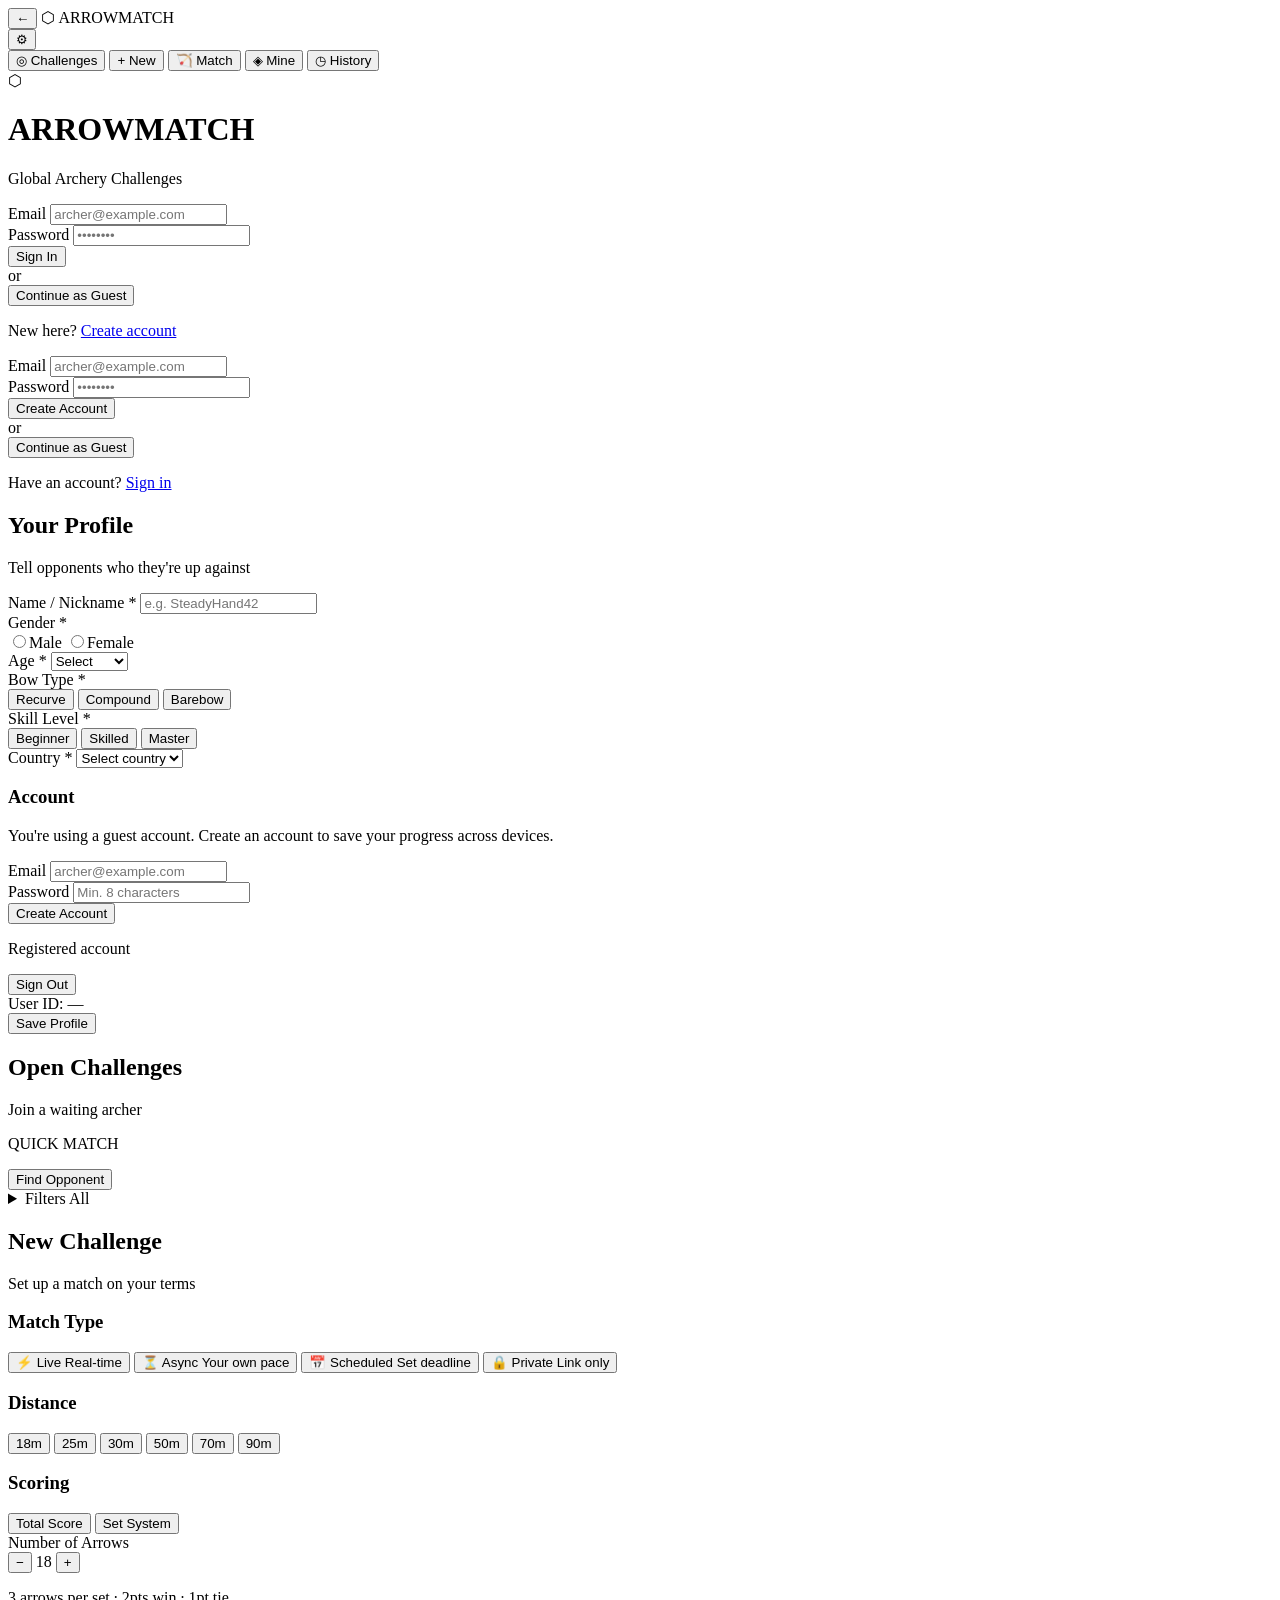
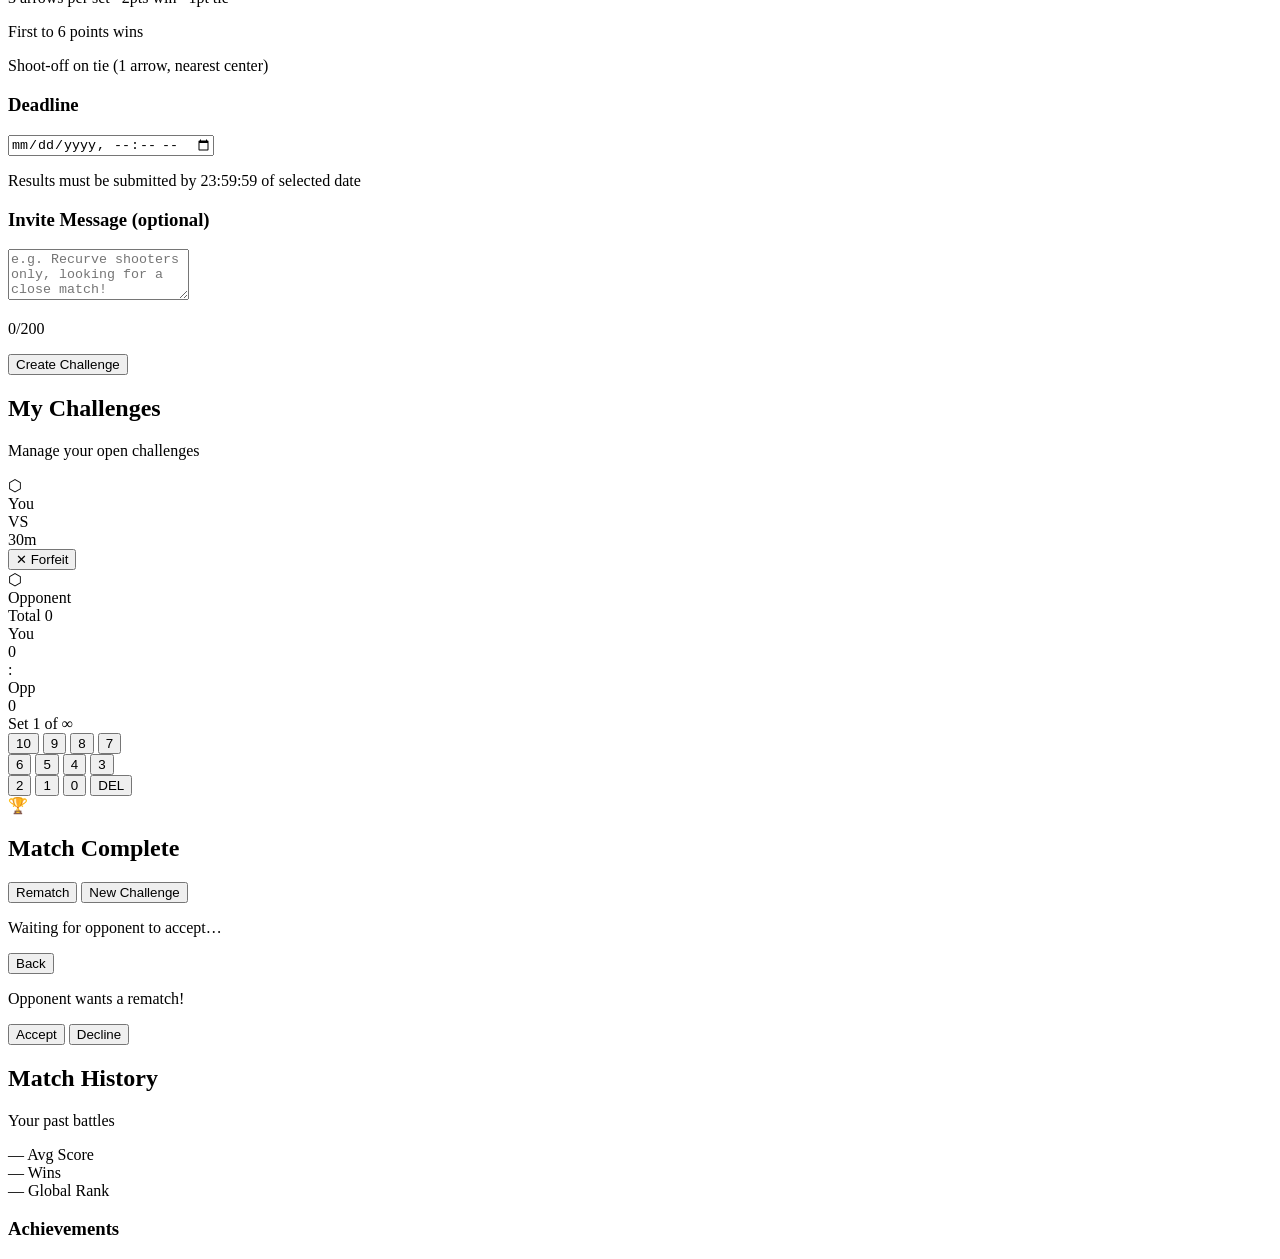
==== commit 1ab4868e: "gen2" ====
--- a/backend/static/index.html
+++ b/backend/static/index.html
@@ -442,9 +442,21 @@
             <div class="complete-icon" id="complete-icon">🏆</div>
             <h2 class="complete-title" id="complete-title">Match Complete</h2>
             <div class="complete-result" id="complete-result"></div>
-            <div class="complete-actions">
-              <button class="btn-primary" onclick="startRematch()">Rematch</button>
+            <!-- Primary actions (shown after completion) -->
+            <div class="complete-actions" id="complete-actions">
+              <button class="btn-primary" onclick="proposeRematch()">Rematch</button>
               <button class="btn-secondary" onclick="showScene('new-challenge')">New Challenge</button>
+            </div>
+            <!-- Rematch pending state (shown after proposer clicks Rematch) -->
+            <div class="complete-actions hidden" id="rematch-pending">
+              <p class="rematch-status-text">Waiting for opponent to accept…</p>
+              <button class="btn-secondary" onclick="showScene('my-challenges')">Back</button>
+            </div>
+            <!-- Rematch request received (shown to the opponent) -->
+            <div class="complete-actions hidden" id="rematch-request">
+              <p class="rematch-status-text" id="rematch-request-text">Opponent wants a rematch!</p>
+              <button class="btn-primary" onclick="acceptRematch()">Accept</button>
+              <button class="btn-secondary" onclick="declineRematch()">Decline</button>
             </div>
           </div>
         </div>
